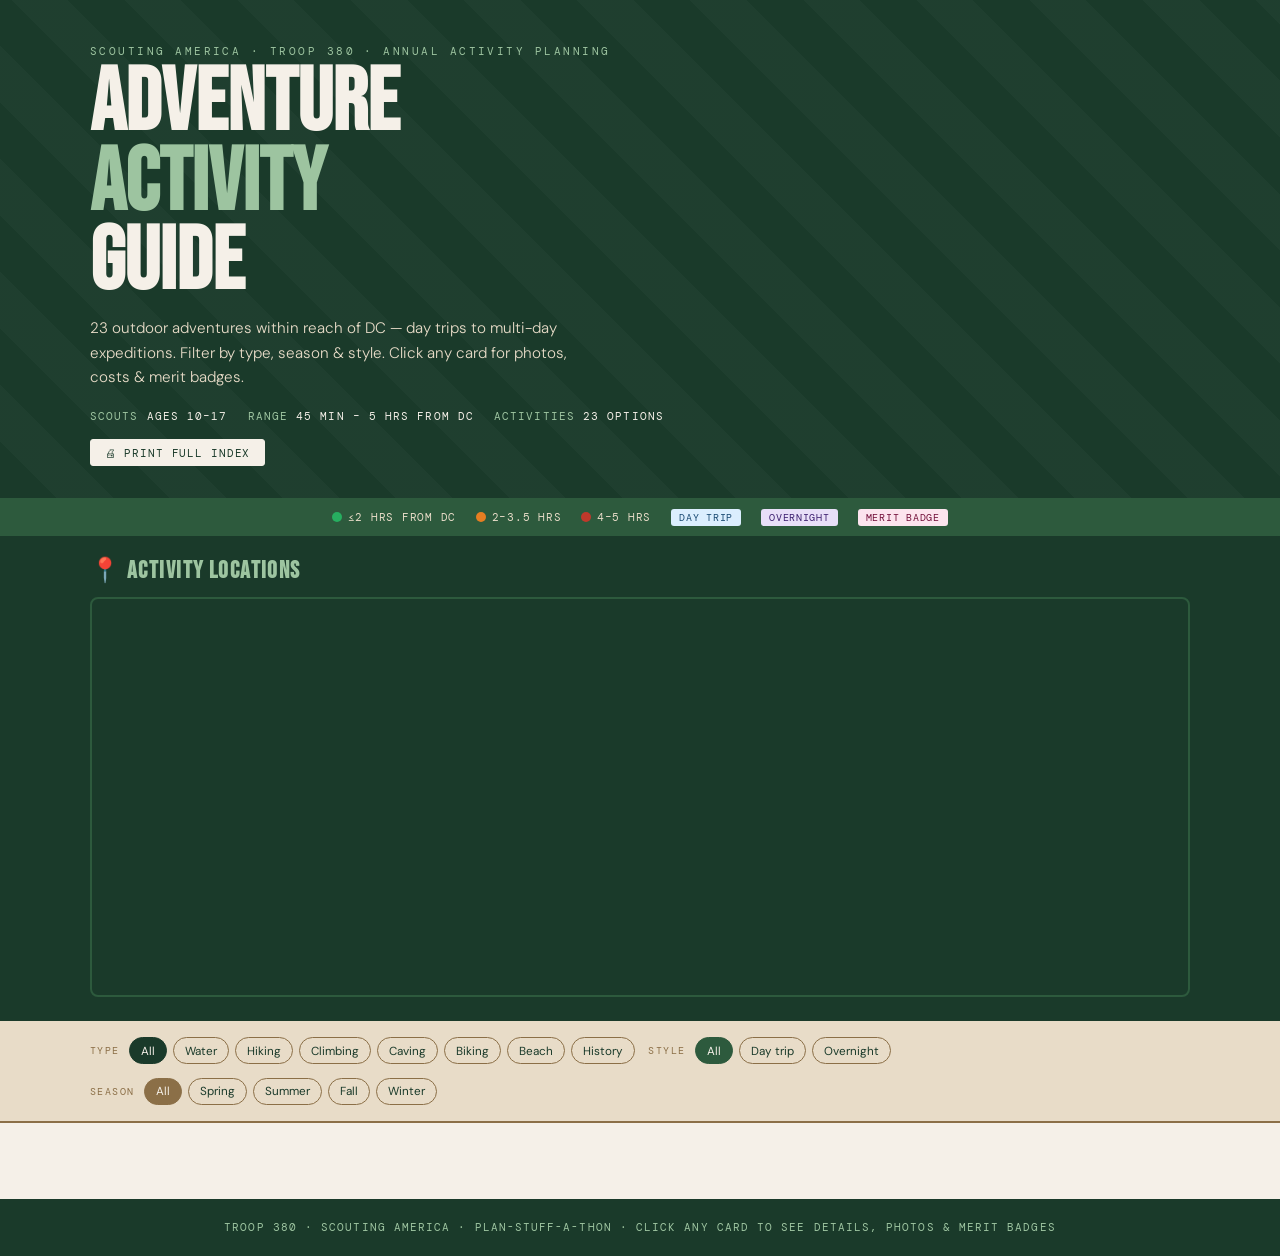
==== index.html @ 4d71c9b0 "Add location mini-maps to activity detail overlay Agent-Logs-Url: https://github.com/ajturner/plan-s" ====
<!DOCTYPE html>

<html lang="en">
<head>
<meta charset="UTF-8">
<meta name="viewport" content="width=device-width, initial-scale=1.0">
<title>Troop 380 · Adventure Activity Guide</title>

<!-- ArcGIS JS SDK 5 -->

<link rel="stylesheet" href="https://js.arcgis.com/5.0/esri/themes/light/main.css">

<!-- Google Fonts -->

<link rel="preconnect" href="https://fonts.googleapis.com">
<link rel="preconnect" href="https://fonts.gstatic.com" crossorigin>
<link href="https://fonts.googleapis.com/css2?family=Bebas+Neue&family=DM+Sans:wght@300;400;500&family=DM+Mono:wght@400;500&display=swap" rel="stylesheet">

<style>
/* ── TOKENS ── */
:root {
  --forest: #1a3a2a; --pine: #2d5a3d; --moss: #6b9c78; --fern: #9dc4a0;
  --cream: #f5f0e8; --sand: #e8dcc8; --bark: #8b6f47; --slate: #34495e;
  --c-near: #27ae60; --c-mid: #e67e22; --c-far: #c0392b;
}
* { box-sizing: border-box; margin: 0; padding: 0; }
html, body { height: 100%; }
body { font-family: 'DM Sans', sans-serif; background: var(--cream); color: var(--forest); }

/* ── HEADER ── */
header {
  background: var(--forest); color: var(--cream);
  padding: 2.75rem 2rem 2rem; position: relative; overflow: hidden;
}
header::before {
  content: ''; position: absolute; inset: 0;
  background: repeating-linear-gradient(45deg, transparent, transparent 40px,
    rgba(255,255,255,.025) 40px, rgba(255,255,255,.025) 80px);
  pointer-events: none;
}
.hdr { max-width: 1100px; margin: 0 auto; position: relative; }
.troop-label {
  font-family: 'DM Mono', monospace; font-size: .7rem;
  letter-spacing: .22em; text-transform: uppercase; color: var(--fern); margin-bottom: .4rem;
}
h1 {
  font-family: 'Bebas Neue', sans-serif;
  font-size: clamp(2.8rem, 7vw, 5.5rem); line-height: .9;
  color: var(--cream); margin-bottom: .9rem;
}
h1 em { color: var(--fern); font-style: normal; }
.hdr-sub { font-size: .95rem; color: var(--sand); max-width: 520px; line-height: 1.6; font-weight: 300; }
.hdr-meta {
  margin-top: 1.25rem; display: flex; flex-wrap: wrap; gap: 1.25rem;
  font-family: 'DM Mono', monospace; font-size: .68rem; letter-spacing: .1em; text-transform: uppercase;
}
.hdr-meta span { color: var(--fern); }
.hdr-meta b { color: var(--cream); font-weight: 400; }

/* ── LEGEND ── */
.legend {
  background: var(--pine); padding: .65rem 2rem;
  display: flex; flex-wrap: wrap; gap: 1.25rem; justify-content: center;
}
.leg-item {
  display: flex; align-items: center; gap: .35rem;
  font-family: 'DM Mono', monospace; font-size: .66rem;
  color: var(--sand); letter-spacing: .07em; text-transform: uppercase;
}
.leg-dot { width: 10px; height: 10px; border-radius: 50%; flex-shrink: 0; }
.leg-pill {
  padding: 2px 8px; border-radius: 3px;
  font-family: 'DM Mono', monospace; font-size: .62rem;
}

/* ── MAP ── */
#map-wrap { background: var(--forest); padding: 1.25rem 2rem 1.5rem; }
#map-wrap h2 {
  font-family: 'Bebas Neue', sans-serif; font-size: 1.5rem;
  color: var(--fern); letter-spacing: .06em;
  max-width: 1100px; margin: 0 auto .75rem;
}
#mapView {
  height: 400px; max-width: 1100px; margin: 0 auto;
  border-radius: 8px; border: 2px solid var(--pine);
  overflow: hidden;
}

/* ── FILTERS ── */
.filters {
  background: var(--sand); padding: 1rem 2rem;
  border-bottom: 2px solid var(--bark);
  position: sticky; top: 0; z-index: 100;
}
.filters-inner {
  max-width: 1100px; margin: 0 auto;
  display: flex; flex-wrap: wrap; gap: .85rem; align-items: center;
}
.fg { display: flex; flex-wrap: wrap; gap: .35rem; align-items: center; }
.flabel {
  font-family: 'DM Mono', monospace; font-size: .62rem;
  letter-spacing: .15em; text-transform: uppercase;
  color: var(--bark); margin-right: .2rem; white-space: nowrap;
}
.fb {
  padding: .28rem .7rem; border: 1.5px solid var(--bark); border-radius: 20px;
  background: transparent; color: var(--forest);
  font-family: 'DM Sans', sans-serif; font-size: .73rem;
  cursor: pointer; transition: all .14s; white-space: nowrap;
}
.fb:hover { background: var(--forest); color: var(--cream); border-color: var(--forest); }
.fb.on { background: var(--forest); color: var(--cream); border-color: var(--forest); }
.fb.on-t { background: var(--pine); color: var(--cream); border-color: var(--pine); }
.fb.on-s { background: var(--bark); color: var(--cream); border-color: var(--bark); }
#countBadge {
  margin-left: auto; font-family: 'DM Mono', monospace;
  font-size: .68rem; color: var(--bark); letter-spacing: .07em; white-space: nowrap;
}

/* ── GRID ── */
.main { max-width: 1100px; margin: 0 auto; padding: 1.75rem 2rem 3rem; }
.grid { display: grid; grid-template-columns: repeat(auto-fill, minmax(295px, 1fr)); gap: 1.1rem; }

/* ── CARD ── */
.card {
  background: #fff; border-radius: 8px; border: 1.5px solid var(--sand);
  overflow: hidden; display: flex; flex-direction: column;
  cursor: pointer; transition: transform .14s, box-shadow .14s;
}
.card:hover { transform: translateY(-3px); box-shadow: 0 8px 22px rgba(26,58,42,.13); }
.card:focus-visible { outline: 2px solid var(--pine); outline-offset: 2px; }
.c-stripe { height: 5px; }
.s-near { background: var(--c-near); }
.s-mid  { background: var(--c-mid);  }
.s-far  { background: var(--c-far);  }
.c-body { padding: .95rem 1.05rem .8rem; flex: 1; display: flex; flex-direction: column; gap: .5rem; }
.c-top  { display: flex; justify-content: space-between; align-items: flex-start; gap: .45rem; }
.c-title {
  font-family: 'Bebas Neue', sans-serif; font-size: 1.1rem;
  letter-spacing: .04em; color: var(--forest); line-height: 1.1; flex: 1;
}
.dbadge {
  font-family: 'DM Mono', monospace; font-size: .63rem;
  padding: 2px 7px; border-radius: 3px; white-space: nowrap; flex-shrink: 0; font-weight: 500;
}
.d-near { background: #d5f5e0; color: #1a6b37; }
.d-mid  { background: #fde8cc; color: #7d4b0a; }
.d-far  { background: #fad7d5; color: #7b1c19; }

/* Season dots */
.seas { display: flex; gap: 3px; }
.sd {
  width: 22px; height: 16px; border-radius: 3px;
  font-size: .58rem; font-family: 'DM Mono', monospace;
  display: flex; align-items: center; justify-content: center;
  font-weight: 500; opacity: .2;
}
.sd.on { opacity: 1; }
.sd-sp { background: #c8ebd0; color: #1a5c32; }
.sd-su { background: #fce4b0; color: #7d4a00; }
.sd-fa { background: #f5c8a8; color: #7d3010; }
.sd-wi { background: #c8dcf0; color: #1a3a5c; }

/* Tag badges */
.tags { display: flex; flex-wrap: wrap; gap: 3px; }
.tag {
  font-size: .62rem; padding: 2px 7px; border-radius: 3px;
  font-family: 'DM Mono', monospace; letter-spacing: .03em; font-weight: 500;
}
.t-day   { background: #dbeefe; color: #1a4a72; }
.t-over  { background: #e8dff8; color: #3d2070; }
.t-bike  { background: #fff0cc; color: #7d5200; }
.t-beach { background: #ccf0ea; color: #0a5a4a; }
.t-merit { background: #fce4ee; color: #72103a; }
.t-bsa   { background: #ffe0cc; color: #7d3000; }
.t-def   { background: #eee;    color: #555;    }

.c-desc { font-size: .8rem; color: var(--slate); line-height: 1.55; font-weight: 300; flex: 1; }
.c-cost { display: flex; align-items: center; gap: .35rem; }
.cost-lbl { font-family: 'DM Mono', monospace; font-size: .58rem; text-transform: uppercase; letter-spacing: .1em; color: var(--bark); }
.cost-val { font-family: 'DM Mono', monospace; font-size: .73rem; font-weight: 500; color: var(--forest); }
.c-foot { padding: .55rem 1.05rem .7rem; border-top: 1px solid var(--sand); }
.detail-btn {
  font-size: .7rem; font-family: 'DM Mono', monospace; color: var(--pine);
  background: none; border: 1px solid var(--pine); border-radius: 3px;
  padding: 3px 9px; cursor: pointer; letter-spacing: .04em; text-transform: uppercase;
  transition: all .14s;
}
.detail-btn:hover { background: var(--pine); color: var(--cream); }

.empty {
  grid-column: 1 / -1; text-align: center; padding: 3.5rem 2rem; color: var(--bark);
  font-size: .9rem;
}

/* ── OVERLAY ── */
.overlay {
  display: none; position: fixed; inset: 0; z-index: 500;
  background: rgba(10,20,15,.8); backdrop-filter: blur(3px);
  overflow-y: auto; padding: 1.5rem 1rem;
  align-items: flex-start; justify-content: center;
}
.overlay.open { display: flex; }
.ol-panel {
  background: var(--cream); border-radius: 10px;
  max-width: 760px; width: 100%; position: relative;
  overflow: hidden; box-shadow: 0 18px 55px rgba(0,0,0,.45);
  margin: auto;
}
.ol-close {
  position: absolute; top: .85rem; right: .85rem; z-index: 10;
  background: rgba(0,0,0,.48); color: #fff; border: none;
  border-radius: 50%; width: 32px; height: 32px; font-size: 1rem;
  cursor: pointer; display: flex; align-items: center; justify-content: center;
  transition: background .14s; line-height: 1;
}
.ol-close:hover { background: var(--c-far); }

/* Gallery */
.gallery {
  position: relative; height: 270px; background: var(--forest);
  overflow: hidden; flex-shrink: 0;
}
.g-img {
  position: absolute; inset: 0; width: 100%; height: 100%;
  object-fit: cover; opacity: 0; transition: opacity .3s;
}
.g-img.on { opacity: 1; }
.g-nav {
  position: absolute; top: 50%; transform: translateY(-50%);
  background: rgba(0,0,0,.42); color: #fff; border: none;
  border-radius: 50%; width: 34px; height: 34px; font-size: 1.2rem;
  cursor: pointer; z-index: 3; display: flex; align-items: center;
  justify-content: center; transition: background .14s; line-height: 1; padding: 0;
}
.g-nav:hover { background: rgba(0,0,0,.72); }
.g-prev { left: .65rem; } .g-next { right: .65rem; }
.g-dots {
  position: absolute; bottom: 2.6rem; left: 50%;
  transform: translateX(-50%); display: flex; gap: .35rem; z-index: 3;
}
.g-dot {
  width: 7px; height: 7px; border-radius: 50%; border: none; padding: 0;
  background: rgba(255,255,255,.38); cursor: pointer; transition: background .14s;
}
.g-dot.on { background: #fff; }
.g-cap {
  position: absolute; bottom: 0; left: 0; right: 0; z-index: 3;
  padding: .4rem .7rem; min-height: 1.8rem;
  background: linear-gradient(transparent, rgba(0,0,0,.52));
  font-size: .62rem; font-family: 'DM Mono', monospace;
  color: rgba(255,255,255,.82); letter-spacing: .04em; text-transform: uppercase;
}
.g-loader {
  position: absolute; inset: 0; z-index: 2;
  display: flex; flex-direction: column;
  align-items: center; justify-content: center; gap: .65rem;
  color: rgba(255,255,255,.55); font-family: 'DM Mono', monospace;
  font-size: .72rem; letter-spacing: .07em;
}
.spinner {
  width: 28px; height: 28px; border-radius: 50%;
  border: 3px solid rgba(255,255,255,.18);
  border-top-color: rgba(255,255,255,.72);
  animation: spin .75s linear infinite;
}
@keyframes spin { to { transform: rotate(360deg); } }
.g-empty {
  position: absolute; inset: 0; z-index: 2;
  display: flex; align-items: center; justify-content: center;
  color: rgba(255,255,255,.38); font-family: 'DM Mono', monospace;
  font-size: .78rem; text-align: center; padding: 1rem;
}

/* Overlay body */
.ol-body { padding: 1.35rem 1.5rem 1.5rem; }
.ol-title {
  font-family: 'Bebas Neue', sans-serif; font-size: 1.7rem;
  letter-spacing: .05em; color: var(--forest); margin-bottom: .55rem; line-height: 1;
}
.ol-meta { display: flex; flex-wrap: wrap; gap: .38rem; margin-bottom: .8rem; }
.ol-desc { font-size: .88rem; color: var(--slate); line-height: 1.65; margin-bottom: 1.15rem; font-weight: 300; }
.detail-grid { display: grid; grid-template-columns: 1fr 1fr; gap: .9rem; margin-bottom: .9rem; }
.dbox { background: #fff; border: 1px solid var(--sand); border-radius: 6px; padding: .8rem; }
.dbox-title {
  font-family: 'DM Mono', monospace; font-size: .62rem;
  text-transform: uppercase; letter-spacing: .12em;
  color: var(--bark); margin-bottom: .5rem;
}
.cost-big { font-family: 'Bebas Neue', sans-serif; font-size: 1.35rem; color: var(--pine); letter-spacing: .05em; }
.cost-note { font-size: .76rem; color: var(--slate); margin-top: .2rem; font-weight: 300; line-height: 1.5; }
.site-link {
  display: inline-block; margin-top: .45rem; font-size: .7rem;
  font-family: 'DM Mono', monospace; color: #2471a3;
  text-decoration: none; border-bottom: 1px solid #2471a3;
}
.site-link:hover { color: var(--pine); border-color: var(--pine); }
.req-list { list-style: none; display: flex; flex-direction: column; gap: .32rem; }
.req-list li {
  font-size: .8rem; color: var(--slate); line-height: 1.45;
  padding-left: 1rem; position: relative;
}
.req-list li::before { content: '→'; position: absolute; left: 0; color: var(--moss); font-size: .72rem; }
.merits-box { background: #fff; border: 1px solid var(--sand); border-radius: 6px; padding: .8rem; }
.merit-chips { display: flex; flex-wrap: wrap; gap: .38rem; margin-top: .38rem; }
.merit-chip {
  background: #fce4ee; color: #72103a; border-radius: 4px;
  padding: 2px 9px; font-family: 'DM Mono', monospace; font-size: .67rem; font-weight: 500;
}

/* ── OVERLAY MINI-MAPS ── */
.ol-maps {
  display: grid; grid-template-columns: 3fr 2fr; gap: .75rem; margin-bottom: 1.15rem;
}
.ol-map-label {
  font-family: 'DM Mono', monospace; font-size: .62rem;
  text-transform: uppercase; letter-spacing: .12em;
  color: var(--bark); margin-bottom: .3rem;
}
#olMapDetail, #olMapContext {
  height: 200px; border-radius: 6px;
  border: 1px solid var(--sand); overflow: hidden;
}

/* ArcGIS popup overrides */
.esri-widget { font-family: 'DM Sans', sans-serif !important; }
.esri-popup__header-title { font-family: 'Bebas Neue', sans-serif !important; font-size: 1.05rem !important; }

/* Footer */
footer {
  background: var(--forest); color: var(--fern); text-align: center;
  padding: 1.35rem; font-family: 'DM Mono', monospace;
  font-size: .67rem; letter-spacing: .1em; text-transform: uppercase;
}

@media (max-width: 600px) {
  header, #map-wrap, .filters, .main { padding-left: 1rem; padding-right: 1rem; }
  #mapView { height: 260px; }
  .detail-grid { grid-template-columns: 1fr; }
  .overlay { padding: .5rem; }
  .ol-body { padding: 1rem; }
  .gallery { height: 200px; }
}

/* ═══════════════════════════════════════════════════════════════════════════
   PRINT BUTTONS (screen)
   ═══════════════════════════════════════════════════════════════════════════ */
.print-btn {
  display: inline-flex; align-items: center; gap: .35rem;
  padding: .35rem .85rem; margin-top: 1rem;
  background: var(--cream); color: var(--forest);
  border: 1.5px solid var(--cream); border-radius: 3px;
  font-family: 'DM Mono', monospace; font-size: .68rem;
  letter-spacing: .08em; text-transform: uppercase;
  cursor: pointer; transition: all .14s;
}
.print-btn:hover { background: var(--fern); border-color: var(--fern); color: var(--forest); }
.print-btn-inline {
  background: transparent; color: var(--pine); border-color: var(--pine);
  margin-top: 1rem; padding: .3rem .7rem; font-size: .66rem;
}
.print-btn-inline:hover { background: var(--pine); color: var(--cream); }

/* Notes section in overlay — hidden on screen, only shown when printing single */
.notes-block { display: none; }

/* ═══════════════════════════════════════════════════════════════════════════
   PRINT STYLES — MODE A: full index (everything visible)
   Used when printing without .print-single class on body
   ═══════════════════════════════════════════════════════════════════════════ */
@media print {
  /* Reset page setup */
  @page {
    size: letter portrait;
    margin: 0.5in;
  }
  html, body { background: #fff !important; color: #000 !important; }
  body { font-family: 'DM Sans', Arial, sans-serif; font-size: 10pt; }

  /* Hide interactive / non-printable elements */
  .filters, .legend, footer, .overlay, .print-btn, #map-wrap,
  .leaflet-container, .esri-view, .detail-btn, .c-foot {
    display: none !important;
  }

  /* Header — compact print version */
  header {
    background: #fff !important; color: #000 !important;
    padding: 0 0 .25in 0 !important; border-bottom: 2px solid #1a3a2a;
    margin-bottom: .25in;
  }
  header::before { display: none !important; }
  .troop-label { color: #2d5a3d !important; font-size: 8pt; margin-bottom: 4pt; }
  h1 {
    color: #1a3a2a !important; font-size: 32pt !important;
    line-height: 1 !important; margin-bottom: 6pt !important;
  }
  h1 br { display: inline; }
  h1 br + em::before { content: ' '; }
  h1 em { color: #2d5a3d !important; }
  .hdr-sub { color: #333 !important; font-size: 9pt; margin-bottom: 4pt; }
  .hdr-meta { font-size: 8pt; color: #555 !important; gap: .75rem; margin-top: 4pt; }
  .hdr-meta span { color: #2d5a3d !important; }
  .hdr-meta b { color: #000 !important; }

  /* Card grid — 2 columns for print */
  .main { padding: 0 !important; max-width: none !important; }
  .grid {
    grid-template-columns: 1fr 1fr !important;
    gap: 8pt !important;
  }

  /* Cards — print appearance */
  .card {
    background: #fff !important; box-shadow: none !important;
    border: 1px solid #888 !important; border-radius: 4pt !important;
    transform: none !important; page-break-inside: avoid;
    break-inside: avoid;
  }
  .c-stripe { height: 3pt !important; }
  .s-near { background: #27ae60 !important; -webkit-print-color-adjust: exact; print-color-adjust: exact; }
  .s-mid  { background: #e67e22 !important; -webkit-print-color-adjust: exact; print-color-adjust: exact; }
  .s-far  { background: #c0392b !important; -webkit-print-color-adjust: exact; print-color-adjust: exact; }
  .c-body { padding: 6pt 8pt !important; gap: 4pt !important; }
  .c-title { font-size: 12pt !important; color: #000 !important; }
  .c-desc { font-size: 8.5pt !important; color: #333 !important; line-height: 1.35 !important; }
  .dbadge, .tag, .sd {
    -webkit-print-color-adjust: exact !important;
    print-color-adjust: exact !important;
  }
  .sd { width: 18pt !important; height: 12pt !important; font-size: 6pt !important; }
  .tag { font-size: 6.5pt !important; padding: 1pt 5pt !important; }
  .dbadge { font-size: 7pt !important; }
  .cost-lbl { font-size: 6.5pt !important; }
  .cost-val { font-size: 8pt !important; }

  /* Force colors to print on Chrome/Edge/Safari */
  * {
    -webkit-print-color-adjust: exact !important;
    print-color-adjust: exact !important;
  }
}

/* ═══════════════════════════════════════════════════════════════════════════
   PRINT STYLES — MODE B: single activity sheet (one-pager)
   Activated when body has .print-single class
   ═══════════════════════════════════════════════════════════════════════════ */
@media print {
  body.print-single header,
  body.print-single .grid,
  body.print-single .main,
  body.print-single .legend {
    display: none !important;
  }

  /* Show overlay panel as the print content, but stripped of overlay backdrop */
  body.print-single .overlay {
    display: block !important;
    position: static !important;
    background: none !important;
    backdrop-filter: none !important;
    padding: 0 !important;
    overflow: visible !important;
  }
  body.print-single .ol-panel {
    box-shadow: none !important;
    border-radius: 0 !important;
    max-width: none !important;
    width: 100% !important;
    background: #fff !important;
    margin: 0 !important;
  }
  body.print-single .ol-close,
  body.print-single .g-nav,
  body.print-single .g-dots,
  body.print-single .print-btn,
  body.print-single .g-loader {
    display: none !important;
  }

  /* Print header for single activity sheet */
  body.print-single .ol-panel::before {
    content: 'Troop 380  ·  Activity Planning Sheet';
    display: block;
    font-family: 'DM Mono', monospace;
    font-size: 8pt;
    letter-spacing: .15em;
    text-transform: uppercase;
    color: #2d5a3d;
    border-bottom: 2px solid #1a3a2a;
    padding-bottom: 4pt;
    margin-bottom: 8pt;
  }

  /* Gallery — show only the active image, smaller for print */
  body.print-single .gallery {
    height: 2in !important;
    background: #fff !important;
    border: 1px solid #ccc;
    margin-bottom: 10pt;
    page-break-inside: avoid;
  }
  body.print-single .g-img {
    position: static !important;
    height: 100% !important;
    width: 100% !important;
    object-fit: cover !important;
    display: none !important;
  }
  body.print-single .g-img.on {
    display: block !important;
    opacity: 1 !important;
  }
  body.print-single .g-cap {
    position: static !important;
    background: none !important;
    color: #555 !important;
    font-size: 7.5pt !important;
    padding: 2pt 0 !important;
    text-align: left;
  }
  body.print-single .g-empty {
    color: #888 !important;
    font-size: 9pt !important;
  }

  /* Body of the activity sheet */
  body.print-single .ol-body { padding: 0 !important; }
  body.print-single .ol-title {
    font-size: 26pt !important;
    color: #1a3a2a !important;
    margin-bottom: 6pt !important;
  }
  body.print-single .ol-meta {
    margin-bottom: 8pt !important;
    gap: 4pt !important;
  }
  body.print-single .ol-meta .tag,
  body.print-single .ol-meta .dbadge {
    font-size: 8pt !important;
    padding: 2pt 7pt !important;
  }
  body.print-single .ol-desc {
    font-size: 10pt !important;
    color: #222 !important;
    margin-bottom: 10pt !important;
  }

  body.print-single .detail-grid {
    grid-template-columns: 1fr 1fr !important;
    gap: 8pt !important;
    margin-bottom: 8pt !important;
  }
  body.print-single .dbox {
    border: 1px solid #888 !important;
    background: #fafaf5 !important;
    padding: 7pt !important;
    page-break-inside: avoid;
  }
  body.print-single .dbox-title {
    font-size: 7.5pt !important;
    color: #2d5a3d !important;
    margin-bottom: 4pt !important;
  }
  body.print-single .cost-big {
    font-size: 18pt !important;
    color: #2d5a3d !important;
  }
  body.print-single .cost-note {
    font-size: 8.5pt !important;
    color: #333 !important;
  }
  body.print-single .req-list li {
    font-size: 8.5pt !important;
    color: #222 !important;
  }
  body.print-single .req-list li::before { color: #2d5a3d !important; }
  body.print-single .site-link {
    color: #2471a3 !important;
    border-bottom: none !important;
    font-size: 8pt !important;
  }
  body.print-single .site-link::after { content: ' (' attr(href) ')'; font-size: 7pt; color: #555; }

  body.print-single .merits-box {
    border: 1px solid #888 !important;
    padding: 7pt !important;
    margin-bottom: 10pt !important;
    page-break-inside: avoid;
  }
  body.print-single .merit-chip {
    font-size: 8pt !important;
    padding: 1pt 7pt !important;
    background: #fce4ee !important;
    color: #72103a !important;
    -webkit-print-color-adjust: exact !important;
    print-color-adjust: exact !important;
  }

  /* Notes section — visible only when printing single */
  body.print-single .notes-block {
    display: block !important;
    margin-top: 14pt;
    page-break-inside: avoid;
  }
  body.print-single .notes-title {
    font-family: 'DM Mono', monospace;
    font-size: 8pt;
    color: #2d5a3d;
    text-transform: uppercase;
    letter-spacing: .12em;
    margin-bottom: 6pt;
    border-bottom: 1px solid #1a3a2a;
    padding-bottom: 3pt;
  }
  body.print-single .notes-grid {
    display: grid;
    grid-template-columns: 1fr 1fr;
    gap: 10pt;
    margin-bottom: 10pt;
  }
  body.print-single .notes-field {
    border: 1px solid #888;
    padding: 6pt;
    background: #fff;
  }
  body.print-single .notes-label {
    font-family: 'DM Mono', monospace;
    font-size: 7pt;
    color: #2d5a3d;
    text-transform: uppercase;
    letter-spacing: .1em;
    margin-bottom: 3pt;
  }
  body.print-single .notes-lines {
    border: 1px solid #888;
    padding: 6pt;
    min-height: 1.2in;
    background-image: repeating-linear-gradient(
      transparent, transparent 18pt,
      #ddd 18pt, #ddd 18.5pt
    );
    background-size: 100% 18.5pt;
  }
  body.print-single .notes-lines-large {
    min-height: 2in;
  }
  body.print-single .notes-lines-label {
    font-family: 'DM Mono', monospace;
    font-size: 7pt;
    color: #2d5a3d;
    text-transform: uppercase;
    letter-spacing: .1em;
    margin-bottom: 4pt;
  }

  /* Print footer — small line of text at bottom of single sheet */
  body.print-single .ol-panel::after {
    content: 'Scouting America · Troop 380 · Plan-Stuff-A-Thon';
    display: block;
    margin-top: 14pt;
    padding-top: 4pt;
    border-top: 1px solid #ccc;
    font-family: 'DM Mono', monospace;
    font-size: 7pt;
    letter-spacing: .12em;
    text-transform: uppercase;
    color: #888;
    text-align: center;
  }
}
</style>

</head>
<body>

<!-- HEADER -->

<header>
  <div class="hdr">
    <div class="troop-label">Scouting America · Troop 380 · Annual Activity Planning</div>
    <h1>Adventure<br><em>Activity</em><br>Guide</h1>
    <p class="hdr-sub">23 outdoor adventures within reach of DC — day trips to multi-day expeditions. Filter by type, season &amp; style. Click any card for photos, costs &amp; merit badges.</p>
    <div class="hdr-meta">
      <div><span>Scouts</span> <b>Ages 10–17</b></div>
      <div><span>Range</span> <b>45 min – 5 hrs from DC</b></div>
      <div><span>Activities</span> <b>23 options</b></div>
    </div>
    <button class="print-btn" id="printIndexBtn" type="button">🖨 Print full index</button>
  </div>
</header>

<!-- LEGEND -->

<div class="legend">
  <div class="leg-item"><div class="leg-dot" style="background:var(--c-near)"></div>≤2 hrs from DC</div>
  <div class="leg-item"><div class="leg-dot" style="background:var(--c-mid)"></div>2–3.5 hrs</div>
  <div class="leg-item"><div class="leg-dot" style="background:var(--c-far)"></div>4–5 hrs</div>
  <div class="leg-item"><span class="leg-pill t-day">Day trip</span></div>
  <div class="leg-item"><span class="leg-pill t-over">Overnight</span></div>
  <div class="leg-item"><span class="leg-pill t-merit">Merit badge</span></div>
</div>

<!-- MAP -->

<div id="map-wrap">
  <h2>📍 Activity Locations</h2>
  <div id="mapView"></div>
</div>

<!-- FILTERS -->

<div class="filters">
  <div class="filters-inner">
    <div class="fg">
      <span class="flabel">Type</span>
      <button class="fb on"  data-g="type" data-v="all">All</button>
      <button class="fb" data-g="type" data-v="water">Water</button>
      <button class="fb" data-g="type" data-v="hiking">Hiking</button>
      <button class="fb" data-g="type" data-v="climbing">Climbing</button>
      <button class="fb" data-g="type" data-v="cave">Caving</button>
      <button class="fb" data-g="type" data-v="bike">Biking</button>
      <button class="fb" data-g="type" data-v="beach">Beach</button>
      <button class="fb" data-g="type" data-v="history">History</button>
    </div>
    <div class="fg">
      <span class="flabel">Style</span>
      <button class="fb on-t" data-g="trip" data-v="all">All</button>
      <button class="fb" data-g="trip" data-v="day">Day trip</button>
      <button class="fb" data-g="trip" data-v="overnight">Overnight</button>
    </div>
    <div class="fg">
      <span class="flabel">Season</span>
      <button class="fb on-s" data-g="seas" data-v="all">All</button>
      <button class="fb" data-g="seas" data-v="Sp">Spring</button>
      <button class="fb" data-g="seas" data-v="Su">Summer</button>
      <button class="fb" data-g="seas" data-v="Fa">Fall</button>
      <button class="fb" data-g="seas" data-v="Wi">Winter</button>
    </div>
    <div id="countBadge"></div>
  </div>
</div>

<!-- CARDS -->

<main class="main">
  <div class="grid" id="grid"></div>
</main>

<footer>Troop 380 · Scouting America · Plan-Stuff-A-Thon · Click any card to see details, photos &amp; merit badges</footer>

<!-- OVERLAY -->

<div id="overlay" class="overlay" role="dialog" aria-modal="true" aria-label="Activity details">
  <div class="ol-panel">
    <button class="ol-close" id="olClose" aria-label="Close">✕</button>
    <div class="gallery" id="gallery">
      <button class="g-nav g-prev" id="gPrev" aria-label="Previous photo">&#8249;</button>
      <button class="g-nav g-next" id="gNext" aria-label="Next photo">&#8250;</button>
      <div class="g-dots" id="gDots"></div>
      <div class="g-cap"  id="gCap"></div>
    </div>
    <div class="ol-body">
      <div class="ol-title" id="olTitle"></div>
      <div class="ol-meta"  id="olMeta"></div>
      <p   class="ol-desc"  id="olDesc"></p>
      <div class="detail-grid" id="olGrid"></div>
      <div id="olMerits"></div>

```
  <!-- Print button (screen only) -->
  <button class="print-btn print-btn-inline" id="printActivityBtn" type="button">🖨 Print this activity sheet</button>

  <!-- Notes section — print-only, used when scouts/chairs annotate sheet -->
  <div class="notes-block">
    <div class="notes-title">📝 Planning Notes</div>
    <div class="notes-grid">
      <div class="notes-field">
        <div class="notes-label">Proposed Date(s)</div>
        <div style="min-height:.4in"></div>
      </div>
      <div class="notes-field">
        <div class="notes-label">Activity Chair</div>
        <div style="min-height:.4in"></div>
      </div>
      <div class="notes-field">
        <div class="notes-label">Estimated # of Scouts</div>
        <div style="min-height:.4in"></div>
      </div>
      <div class="notes-field">
        <div class="notes-label">Estimated # of Adults</div>
        <div style="min-height:.4in"></div>
      </div>
    </div>

    <div class="notes-lines-label">Scout Preferences &amp; Interest Level</div>
    <div class="notes-lines"></div>

    <div class="notes-lines-label" style="margin-top:10pt">Logistics &amp; Transportation Notes</div>
    <div class="notes-lines"></div>

    <div class="notes-lines-label" style="margin-top:10pt">Additional Notes / Action Items</div>
    <div class="notes-lines notes-lines-large"></div>
  </div>
</div>
```

  </div>
</div>

<script type="module">
'use strict';

/* ── DATA ──────────────────────────────────────────────────────────────────── */
var ACTS = [
  {id:1,lat:38.983,lng:-77.234,dist:'near',drive:'45 min',style:'day',types:['hiking'],seas:['Sp','Su','Fa','Wi'],badges:['day'],labels:['Day trip','Free trail'],title:'Billy Goat Trail — Great Falls',cost:'~$5/person',costNote:'$20/car at Great Falls Tavern lot. Free via Carderock lot (0.5 mi walk). No per-person fee.',desc:'Rugged river gorge scramble along the Potomac. Class A requires hand-over-hand boulder climbing — genuinely challenging. No dogs on Section A. One of the best half-day hikes near DC.',wiki:['Great_Falls_(Potomac_River)','Chesapeake_and_Ohio_Canal_National_Historical_Park','Potomac_River'],reqs:['Sturdy hiking shoes with ankle support','2–3 hrs for Section A loop','No dogs allowed on Section A','Bring 2L water minimum','Check flood closures at nps.gov before going','America the Beautiful pass or $20/car'],merits:['Hiking','Orienteering','Environmental Science'],website:'https://www.nps.gov/choh/planyourvisit/billy-goat-trail.htm'},
  {id:2,lat:38.914,lng:-77.098,dist:'near',drive:'30 min',style:'day',types:['hiking','bike'],seas:['Sp','Su','Fa','Wi'],badges:['day'],labels:['Day trip','Free'],title:'C&O Canal — day hike or bike',cost:'Free',costNote:'No trail fee. $20/car if parking at Great Falls. Free parking at Carderock, Brunswick, and other access points.',desc:'185-mile flat towpath starting in Georgetown. Perfect day ride or walk along the Potomac. Well-shaded, free access, easy for all levels.',wiki:['Chesapeake_and_Ohio_Canal_National_Historical_Park','Potomac_River','Great_Falls_(Potomac_River)'],reqs:['Hybrid or mountain bike recommended (gravel surface)','Bring food and water (limited services)','Free parking at most access points','Check trail conditions after heavy rain'],merits:['Cycling','Hiking','American Heritage'],website:'https://www.canaltrust.org'},
  {id:3,lat:38.850,lng:-77.850,dist:'near',drive:'0 min',style:'overnight',types:['bike','hiking'],seas:['Sp','Su','Fa'],badges:['over','bike','merit'],labels:['Overnight','Bikepacking','Lockhouse rentals'],title:'C&O Canal — bike camping',cost:'~$15–40/person',costNote:'Free hiker-biker campsites every ~10 miles. Historic lockhouse rentals $65–$110/night. Amtrak return from Cumberland ~$35.',desc:'Multi-day bikepacking from DC to Cumberland MD — 185 miles of flat car-free towpath. Free campsites every ~10 mi. Historic lockhouses via Canal Trust. Great as a 2-day section too.',wiki:['Chesapeake_and_Ohio_Canal_National_Historical_Park','Cumberland,_Maryland','Bicycle_camping'],reqs:['Bikepacking-capable bike (hybrid or MTB)','Tent and sleeping bag','Water filter (pump water may not be potable)','31 free hiker-biker campsites — no reservation needed','Lockhouses: reserve at canaltrust.org','Amtrak back from Cumberland $25–40'],merits:['Cycling','Camping','Environmental Science','American Heritage'],website:'https://www.canaltrust.org/plan/things-to-do-co-canal/camping-along-the-co-canal/'},
  {id:4,lat:39.100,lng:-77.730,dist:'near',drive:'30–60 min',style:'day',types:['water'],seas:['Sp','Su','Fa'],badges:['day'],labels:['Day trip','Beginner friendly'],title:'Potomac paddling — Georgetown/Harpers Ferry',cost:'$35–60/person',costNote:'Half-day kayak or canoe rental. Life jackets included. Key Bridge Boathouse, River & Trail, or Brunswick rentals available.',desc:'Kayak and canoe rentals on the Potomac. Calm beginner stretches near DC; Class I–II near Harpers Ferry. Multiple outfitters with guided and self-guided options.',wiki:['Potomac_River','Harpers_Ferry,_West_Virginia','Shenandoah_River'],reqs:['Minimum age varies by outfitter (typically 7+)','Life jackets provided','Check river levels before booking','Sunscreen, water shoes, dry change of clothes','Book in advance on summer weekends'],merits:['Kayaking','Canoeing','Swimming'],website:'https://www.rivertrail.com'},
  {id:5,lat:39.325,lng:-77.738,dist:'near',drive:'1 hr',style:'day',types:['water'],seas:['Sp','Su','Fa'],badges:['day','merit'],labels:['Day trip','Merit badge','Scout Days'],title:'Shenandoah River rafting',cost:'$45–75/person',costNote:'Scout Days May and Sept/Oct: ~$25/person. Standard guided trip $55–75. Whitewater Merit Badge program available.',desc:'Class I–III whitewater on the lower Shenandoah near Harpers Ferry. Scout Days in May and Sept/Oct. Merit Badge eligible. Min age 7 (12 for solo kayak).',wiki:['Shenandoah_River','Harpers_Ferry_National_Historical_Park','Harpers_Ferry,_West_Virginia'],reqs:['Ability to swim','Minimum age 7 (solo kayak: 12)','Life jackets and helmets provided','Book Scout Days rate in advance','Check river gauge levels'],merits:['Kayaking','Canoeing','Swimming','Whitewater'],website:'https://www.rivertrail.com'},
  {id:6,lat:38.551,lng:-78.315,dist:'near',drive:'1.5 hr',style:'day',types:['hiking','climbing'],seas:['Sp','Su','Fa'],badges:['day'],labels:['Day trip','Permit required','Rock scramble'],title:'Old Rag Mountain — Shenandoah NP',cost:'~$10/person',costNote:'$10 timed-entry permit per person at recreation.gov. $35/vehicle Shenandoah NP entry or America the Beautiful pass.',desc:'9-mile circuit with iconic rock scramble near the summit. Requires squeezing through crevices and hand-over-hand climbing — unforgettable. Timed-entry permit required.',wiki:['Old_Rag_Mountain','Shenandoah_National_Park'],reqs:['Reserve timed-entry permit at recreation.gov ($10/person)','$35/car Shenandoah entry or America the Beautiful','Sturdy hiking boots required','9 miles, 2,800 ft gain — plan 6–8 hrs','Bring 3L water minimum','No pets allowed'],merits:['Hiking','Climbing','Environmental Science'],website:'https://www.nps.gov/shen/planyourvisit/oldrag.htm'},
  {id:7,lat:38.475,lng:-78.453,dist:'near',drive:'1.5 hr',style:'overnight',types:['hiking'],seas:['Sp','Su','Fa'],badges:['over','merit'],labels:['Overnight','AT','Merit badge'],title:'Skyline Drive backpack — Shenandoah NP',cost:'~$15–25/person',costNote:'$35/car park entry. $10/night backcountry permit (waived at group sites). Group campsites at Big Meadows ~$30/night total.',desc:'Multi-day AT backpacking in Shenandoah National Park. Group campsites at Big Meadows, Loft Mountain, and Dundo. Dozens of route options at all difficulty levels.',wiki:['Appalachian_Trail','Shenandoah_National_Park','Big_Meadows'],reqs:['Backcountry permit required (recreation.gov)','Bear canister or food hang required','Leave No Trace — group max 10','$35/car Shenandoah NP entry','Water filter required (springs on trail)'],merits:['Backpacking','Hiking','Wilderness Survival','Camping','Environmental Science'],website:'https://www.nps.gov/shen/planyourvisit/backcountry.htm'},
  {id:8,lat:38.585,lng:-77.384,dist:'near',drive:'45 min',style:'overnight',types:['hiking'],seas:['Sp','Fa','Wi'],badges:['over','day'],labels:['Day or overnight','Near DC'],title:'Prince William Forest Park',cost:'~$10–20/person',costNote:'$20/car entry. Backcountry camping free with permit. Group campsites $30/night. Military/veterans free.',desc:'37 miles of trails across 15,000 acres near Triangle VA. Excellent first backpacking destination. Both car camping and backcountry sites available.',wiki:['Prince_William_Forest_Park','Northern_Virginia'],reqs:['Backcountry permit required (free at visitor center)','Bear-resistant food storage','$20/car or America the Beautiful','Check trail closures before visiting','Great first backpack destination'],merits:['Camping','Hiking','Environmental Science','Nature'],website:'https://www.nps.gov/prwi'},
  {id:9,lat:38.664,lng:-78.483,dist:'near',drive:'1.75 hr',style:'day',types:['cave'],seas:['Sp','Su','Fa','Wi'],badges:['day'],labels:['Day trip','Year-round','Group rates'],title:'Luray Caverns — show cave & spelunking',cost:'$32–38/person',costNote:'Adults $38, youth (6–14) $17. Group rates for 15+. Wild cave add-on extra. Open daily year-round at 54°F.',desc:'Largest caverns in the eastern US. 1.5-mile tour through massive formations and underground pools, including the Great Stalacpipe Organ. Wild spelunking add-on available.',wiki:['Luray_Caverns','Shenandoah_Valley'],reqs:['Comfortable walking shoes','Light jacket (54°F inside year-round)','Book group tour in advance','Photography allowed on standard tour','Wild cave requires old clothes'],merits:['Geology','Environmental Science','Nature'],website:'https://luraycaverns.com'},
  {id:10,lat:38.259,lng:-78.834,dist:'near',drive:'2 hr',style:'day',types:['cave'],seas:['Sp','Su','Fa','Wi'],badges:['day'],labels:['Day trip','3 difficulty levels'],title:'Grand Caverns — wild spelunking',cost:'$22–65/person',costNote:'Standard tour $22. Rock Bottom wild cave $45. Grottoes Crawl $55. The Gauntlet (3–4 hr) $65. Group discounts apply.',desc:'Oldest continually operating show cave in the US (1806). Three spelunking levels including the Gauntlet — 4 hours of crawling, squeezing, and rappelling.',wiki:['Grand_Caverns','Speleology'],reqs:['Closed-toe shoes required for wild cave tours','Old clothes — they will get muddy','Helmet and headlamp provided','Minimum age 8 for wild cave tours','Advance reservation required'],merits:['Geology','Environmental Science'],website:'http://www.grandcaverns.com'},
  {id:11,lat:39.370,lng:-77.860,dist:'near',drive:'1.25 hr',style:'day',types:['cave'],seas:['Sp','Su','Fa'],badges:['day','merit'],labels:['Day trip','Guided','Rappel option'],title:"Whiting's Neck — wild caving (GO Adventures)",cost:'~$55–75/person',costNote:'Group pricing for 8–15 scouts. Level 1 intro ~$55/person. Level 2 with rappel ~$75/person. All gear included.',desc:'Guided wild caving in WV for youth groups. Level 1 explores tight passages. Level 2 adds a 40-foot rappel into lower chambers. All gear provided.',wiki:['Harpers_Ferry,_West_Virginia','Caving'],reqs:['No experience needed for Level 1','Level 2: comfort with heights required','No claustrophobia','Old clothes (will get muddy)','Minimum group size 8','Advance reservation required'],merits:['Geology','Climbing','Environmental Science'],website:'https://www.goadventures.com'},
  {id:12,lat:39.211,lng:-78.386,dist:'near',drive:'1.5 hr',style:'overnight',types:['climbing'],seas:['Sp','Su','Fa'],badges:['over','bsa','merit'],labels:['Overnight','BSA camp','Natural rock'],title:'Camp Rock Enon — climbing & rappelling',cost:'~$30–60/person/night',costNote:'Unit camping fee + per-person activity fee. Climbing merit badge program ~$40–60 extra. Contact camp for group rates.',desc:'BSA Scout camp near Winchester VA with natural rock faces — best Mid-Atlantic climbing for scouts. Merit badge programs, open climbing periods, BSA-certified staff.',wiki:['Rock_climbing','Rappelling','Shenandoah_Valley'],reqs:['BSA climbing safety standards apply','Closed-toe shoes required','Helmets and harnesses provided','Medical form required','Reserve through NCAC','Open spring through fall'],merits:['Climbing','Camping','Physical Fitness'],website:'https://www.camprockenon.org'},
  {id:13,lat:39.325,lng:-77.740,dist:'near',drive:'1 hr',style:'overnight',types:['water','hiking','history'],seas:['Sp','Su','Fa'],badges:['over','merit'],labels:['Overnight','Multi-activity','4 national parks'],title:'Harpers Ferry — multi-activity weekend',cost:'~$60–100/person',costNote:'Brunswick campground $8/youth. Rafting $55. NPS entry free with America the Beautiful. Budget ~$80 all-in for 2 days.',desc:'Ultimate Troop basecamp: raft the Shenandoah, hike Maryland Heights, explore historic Harpers Ferry, camp at Brunswick — within 30 min of 4 national parks.',wiki:['Harpers_Ferry_National_Historical_Park','Harpers_Ferry,_West_Virginia','Maryland_Heights'],reqs:['NPS entry: $20/car or America the Beautiful','Campsite: reserve at brunswickfamilycampground.com','Rafting: book River & Trail Outfitters','Comfortable shoes for historic town tour','Swim ability for water activities'],merits:['American Heritage','Kayaking','Canoeing','Hiking','Citizenship in the Nation'],website:'https://www.nps.gov/hafe'},
  {id:14,lat:39.467,lng:-77.736,dist:'near',drive:'1.25 hr',style:'overnight',types:['hiking','history'],seas:['Sp','Su','Fa'],badges:['over','bsa'],labels:['Overnight','Scouts only','Civil War'],title:'Antietam Battlefield — hike & camp',cost:'~$15–25/person',costNote:'Free for scout groups. Rohrbach campground free for organized youth (Mar–Nov). NPS entry $20/car or America the Beautiful.',desc:'Rohrbach Group Campground for scouts/youth groups only. Hike the battlefield, climb the observation tower, attend ranger programs.',wiki:['Antietam_National_Battlefield','Battle_of_Antietam'],reqs:['Reservation required at nps.gov/anti','Primitive camping — bring your own water or filter','Portable toilets on-site, no showers','Group max 30 per site','Open March 1 – November 30'],merits:['American Heritage','Citizenship in the Nation','Hiking'],website:'https://www.nps.gov/anti'},
  {id:15,lat:38.780,lng:-76.799,dist:'near',drive:'45 min',style:'day',types:['bike'],seas:['Sp','Su','Fa'],badges:['day','bike'],labels:['Day trip','MTB','Youth pass'],title:'Rosaryville — mountain biking',cost:'Free',costNote:'MD Youth Group Pass provides free day-use. Apply at MD DNR 4–6 weeks ahead. Bring your own bikes — no rental on-site.',desc:'9.75-mile singletrack network in Upper Marlboro MD. Mix of technical sections and fast descents. Great intro to trail mountain biking, very close to DC.',wiki:['Mountain_biking','Singletrack'],reqs:['Mountain bike required (no rental on-site)','Helmet required','MD Youth Group Pass (apply 4–6 weeks ahead)','Trails close when wet — check conditions','Skill level: beginner to intermediate'],merits:['Cycling','Physical Fitness'],website:'https://dnr.maryland.gov/publiclands/pages/southern/rosaryville.aspx'},
  {id:16,lat:39.805,lng:-77.242,dist:'mid',drive:'1.5 hr',style:'overnight',types:['history','bike','hiking'],seas:['Sp','Su','Fa'],badges:['over','bsa','bike'],labels:['Overnight','Civil War','Biking','Heritage patch'],title:'Gettysburg — bike, hike & camp',cost:'~$20–40/person',costNote:'NPS entry free. Scout camping free at McMillan Woods (verify open status). Museum/Cyclorama $15/adult. Commercial camping ~$20/night.',desc:'Bike or hike 40+ miles of tour roads through the Civil War battlefield. Scout-only campground (verify status). Ranger programs and the Heritage Trail patch program.',wiki:['Gettysburg_National_Military_Park','Battle_of_Gettysburg','Little_Round_Top'],reqs:['Bikes: 40 mi of paved tour roads (helmets required)','McMillan Woods: primitive, youth groups only — VERIFY availability','Museum: $15/adult, $9/youth','Heritage Trail Patch: contact NBNF council','Ranger-led programs are free'],merits:['Cycling','American Heritage','Citizenship in the Nation','Hiking'],website:'https://www.nps.gov/gett'},
  {id:17,lat:38.834,lng:-79.377,dist:'mid',drive:'2.5 hr',style:'overnight',types:['climbing'],seas:['Sp','Su','Fa'],badges:['over','merit'],labels:['Overnight','Advanced','Guided'],title:'Seneca Rocks — rock climbing',cost:'~$120–180/person',costNote:'Half-day guided climb ~$150/person (1 guide per 2 scouts). Camping at Seneca Shadows USFS campground ~$25/night.',desc:'World-class quartzite ridgeline in WV. Guided multi-pitch climbs for youth. Seneca Rocks Mountain Guides is 5-star rated. Camp next door at Seneca Shadows.',wiki:['Seneca_Rocks','Monongahela_National_Forest'],reqs:['Guided only — contact Seneca Rocks Mountain Guides','1 guide per 2 scouts recommended','All gear provided','Minimum age 12 recommended','Reserve camping at recreation.gov (Seneca Shadows)','Sturdy lug-sole boots required'],merits:['Climbing','Physical Fitness'],website:'http://www.senecarocks.com'},
  {id:18,lat:38.075,lng:-75.235,dist:'mid',drive:'3 hr',style:'overnight',types:['beach','water'],seas:['Sp','Su','Fa'],badges:['over','beach'],labels:['Overnight','Beach','Wild ponies'],title:'Assateague Island — beach camping',cost:'~$30–50/person',costNote:'Group sites $30/night + $15/vehicle NPS entry. Reserve at recreation.gov up to 6 months ahead. Summer fills extremely fast.',desc:'Wild ponies roam your campsite. Ocean-side and bay-side group camping on Assateague National Seashore. Swimming, kayaking, crabbing, fishing, biking.',wiki:['Assateague_Island_National_Seashore','Chincoteague_pony'],reqs:['Reserve group sites at recreation.gov 6 months ahead','Secure ALL food from ponies in hard-sided coolers','$15/vehicle NPS entry','Bring sunscreen, bug spray (biting flies May–Sept)','Unheated showers available Mar 15–Nov 15 only'],merits:['Camping','Environmental Science','Nature','Swimming'],website:'https://www.nps.gov/asis'},
  {id:19,lat:38.782,lng:-75.103,dist:'mid',drive:'2.5 hr',style:'overnight',types:['beach'],seas:['Sp','Su','Fa'],badges:['over','beach'],labels:['Overnight','Bay + ocean beach','WWII history'],title:'Cape Henlopen — beach camping, DE',cost:'~$40–65/person',costNote:'DE state park entry $4–8/person. Tent camping $35–55/night per site. Army barracks ~$60/night for group. Reserve at destateparks.com.',desc:'Bay-side (calm, shallow) and ocean-side (life-guarded) beaches in Delaware. Army barracks cabin stays. Biking, kayaking, WWII bunker exploration, ranger-led programs.',wiki:['Cape_Henlopen_State_Park','Lewes,_Delaware'],reqs:['Reserve at destateparks.com (fills fast in summer)','Army barracks: book well ahead for groups','DE park entry: $4–8/person','FREE bike rentals at Bike Barn','Life-guarded ocean beach in season'],merits:['Camping','Swimming','Environmental Science','Nature'],website:'https://www.destateparks.com/park/cape-henlopen'},
  {id:20,lat:39.868,lng:-79.494,dist:'far',drive:'3.5 hr',style:'overnight',types:['water','climbing','bike'],seas:['Sp','Su','Fa'],badges:['over','merit'],labels:['Overnight','Merit badge','Class III+'],title:'Ohiopyle — Lower Yough rafting',cost:'~$100–160/person',costNote:'Guided raft $60–90/person. Camping $15–30/night. Paddles & Biners package (2-night + raft + climb) ~$150/person.',desc:"Class III–III+ whitewater in PA's largest state park. Scout merit badge packages include rafting, climbing, and fly fishing. Also connects to the Great Allegheny Passage for biking.",wiki:['Ohiopyle_State_Park','Youghiogheny_River'],reqs:['Min age 12 for Lower Yough','Swim ability required','Helmets and life jackets provided','Book Wilderness Voyageurs well in advance','PA State Park camping reservation required'],merits:['Kayaking','Canoeing','Whitewater','Climbing','Environmental Science'],website:'https://www.dcnr.pa.gov/StateParks/FindAPark/OhiopyleStatePark'},
  {id:21,lat:37.975,lng:-81.097,dist:'far',drive:'4 hr',style:'overnight',types:['multi','water','climbing'],seas:['Su'],badges:['over','merit'],labels:['Multi-day','High adventure','Merit badge'],title:'ACE Adventure Resort — New River Gorge',cost:'~$200–350/person',costNote:'2-night package with rafting + activities ~$250/person. Day raft only $80–120. Climbing add-on $75. On-site camping or lodging included.',desc:'1,500-acre scout-focused resort in New River Gorge NP WV. 40+ years serving scouts. Class III–V rafting, rock climbing, zip line, aerial park. Near Summit Bechtel Reserve.',wiki:['New_River_Gorge_National_Park','New_River_Gorge_Bridge'],reqs:['Book 6+ months ahead for summer','BSA high adventure qualifying trip','Min age 12 for Class V sections','All safety equipment provided','Tour 72 requirements apply for youth','Liability waivers required for all participants'],merits:['Whitewater','Climbing','Camping','Physical Fitness'],website:'https://aceraft.com'},
  {id:22,lat:39.044,lng:-79.343,dist:'far',drive:'3.5 hr',style:'overnight',types:['hiking'],seas:['Sp','Fa','Wi'],badges:['over'],labels:['Multi-day','Advanced','Winter capable'],title:'Dolly Sods — wilderness backpack',cost:'~$10–20/person',costNote:'Free dispersed camping (no fee, no permit). $35/car Monongahela NF entry or America the Beautiful pass.',desc:'Remote WV high plateau wilderness — open heath barrens, rocky outcrops, boreal forest. Ice hiking Nov–Mar. Your troop has been here before. Rugged and spectacular.',wiki:['Dolly_Sods_Wilderness','Monongahela_National_Forest'],reqs:['No permits required (dispersed camping)','7-mile rocky access road — high clearance vehicle recommended','Bear canister required','Navigation skills required (limited signage)','Microspikes or crampons for winter visits','Emergency device recommended — no cell signal'],merits:['Backpacking','Wilderness Survival','Environmental Science','Camping'],website:'https://www.fs.usda.gov/recarea/mnf/recarea/?recid=12382'},
  {id:23,lat:41.335,lng:-76.260,dist:'far',drive:'3.5 hr',style:'day',types:['hiking'],seas:['Sp','Fa','Wi'],badges:['day','over'],labels:['Day or overnight','22 waterfalls','Winter ice hiking'],title:'Ricketts Glen — waterfall/ice hike',cost:'~$5–8/person',costNote:'PA state park vehicle entry $3–8. Camping available $20–30/night. Free on some weekday off-season visits.',desc:'22 named waterfalls in Pennsylvania. In winter (Dec–Feb) the falls freeze into dramatic ice formations. Microspikes required. Your troop has visited before.',wiki:['Ricketts_Glen_State_Park','Waterfall'],reqs:['Falls Trail: 7.2 miles, 900 ft elevation change','Winter: microspikes or crampons REQUIRED','Some sections closed Dec–Mar — check pa.gov before going','Falls Trail extremely slippery when icy','Camping: reserve at PA State Parks online','Trekking poles strongly recommended in winter'],merits:['Hiking','Environmental Science','Nature'],website:'https://www.dcnr.pa.gov/StateParks/FindAPark/RickettsGlenStatePark'}
];

/* ── ARCGIS MAP (SDK 5 ES modules) ─────────────────────────────────────────── */
import Map          from 'https://js.arcgis.com/5.0/@arcgis/core/Map.js';
import MapView      from 'https://js.arcgis.com/5.0/@arcgis/core/views/MapView.js';
import Graphic      from 'https://js.arcgis.com/5.0/@arcgis/core/Graphic.js';
import GraphicsLayer from 'https://js.arcgis.com/5.0/@arcgis/core/layers/GraphicsLayer.js';

(function initMap() {
  var esriMap = new Map({ basemap: 'topo-vector' });

  var view = new MapView({
    container: 'mapView',
    map: esriMap,
    center: [-77.8, 38.95],
    zoom: 7
  });

  var layer = new GraphicsLayer();
  esriMap.add(layer);

  var distColor = { near: [39, 174, 96], mid: [230, 126, 34], far: [192, 57, 43] };

  ACTS.forEach(function(a) {
    var popupContent =
      '<div style="font-family:DM Sans,sans-serif;font-size:13px;line-height:1.5">' +
      '<div style="font-family:Bebas Neue,sans-serif;font-size:1.1rem;letter-spacing:.04em;color:#1a3a2a;margin-bottom:3px">' + a.title + '</div>' +
      '<div style="font-family:DM Mono,monospace;font-size:.68rem;color:#8b6f47">' + a.drive + ' from DC · ' + (a.style === 'day' ? 'Day trip' : 'Overnight') + '</div>' +
      '<div style="font-family:DM Mono,monospace;font-size:.72rem;color:#2d5a3d;font-weight:500;margin:4px 0">' + a.cost + '</div>' +
      '<button onclick="window.openOverlay(' + a.id + ')" style="margin-top:6px;padding:4px 12px;background:#2d5a3d;color:#fff;border:none;border-radius:3px;font-size:.68rem;font-family:DM Mono,monospace;cursor:pointer;text-transform:uppercase;letter-spacing:.04em">View details</button>' +
      '</div>';
    var graphic = new Graphic({
      geometry: { type: 'point', longitude: a.lng, latitude: a.lat },
      symbol: {
        type: 'simple-marker',
        style: 'circle',
        color: distColor[a.dist],
        size: '14px',
        outline: { color: [255, 255, 255], width: 2 }
      },
      popupTemplate: { title: a.title, content: popupContent }
    });
    layer.add(graphic);
  });
}());

/* ── GALLERY ───────────────────────────────────────────────────────────────── */
var gPhotos = [];
var gIdx = 0;

function gSetPhoto(idx) {
  if (!gPhotos.length) return;
  gIdx = ((idx % gPhotos.length) + gPhotos.length) % gPhotos.length;
  document.querySelectorAll('.g-img').forEach(function(el, i) {
    el.classList.toggle('on', i === gIdx);
  });
  document.querySelectorAll('.g-dot').forEach(function(el, i) {
    el.classList.toggle('on', i === gIdx);
  });
  document.getElementById('gCap').textContent = gPhotos[gIdx] ? gPhotos[gIdx].cap : '';
}

document.getElementById('gPrev').addEventListener('click', function() { gSetPhoto(gIdx - 1); });
document.getElementById('gNext').addEventListener('click', function() { gSetPhoto(gIdx + 1); });

async function loadGallery(wikiTitles) {
  var gallery = document.getElementById('gallery');
  // Remove previous dynamic elements
  gallery.querySelectorAll('.g-img, .g-loader, .g-empty').forEach(function(el) { el.remove(); });
  document.getElementById('gDots').innerHTML = '';
  document.getElementById('gCap').textContent = '';
  gPhotos = [];
  gIdx = 0;

  // Spinner
  var loader = document.createElement('div');
  loader.className = 'g-loader';
  loader.innerHTML = '<div class="spinner"></div><span>Loading photos…</span>';
  gallery.insertBefore(loader, document.getElementById('gPrev'));

  // Fetch from Wikipedia Action API (CORS-safe, more reliable than REST v1 summary)
  var imgs = [];
  for (var i = 0; i < wikiTitles.length && imgs.length < 3; i++) {
    try {
      var t = wikiTitles[i].replace(/_/g, ' ');
      // Primary: Wikipedia representative page image
      var wpUrl = 'https://en.wikipedia.org/w/api.php?action=query' +
        '&titles=' + encodeURIComponent(t) +
        '&prop=pageimages&pithumbsize=800&pilicense=any&format=json&origin=*';
      var resp = await fetch(wpUrl);
      if (resp.ok) {
        var data = await resp.json();
        var pages = data.query && data.query.pages;
        if (pages) {
          var page = Object.values(pages)[0];
          if (page && page.thumbnail && page.thumbnail.source) {
            imgs.push({ url: page.thumbnail.source, cap: page.title || t });
            continue;
          }
        }
      }
      // Fallback: Wikimedia Commons image search
      var commonsUrl = 'https://commons.wikimedia.org/w/api.php?action=query' +
        '&generator=search&gsrnamespace=6&gsrlimit=3' +
        '&gsrsearch=' + encodeURIComponent(t) +
        '&prop=imageinfo&iiprop=url&iiurlwidth=800&format=json&origin=*';
      var cresp = await fetch(commonsUrl);
      if (!cresp.ok) continue;
      var cdata = await cresp.json();
      if (!cdata.query || !cdata.query.pages) continue;
      var cpages = Object.values(cdata.query.pages);
      for (var j = 0; j < cpages.length && imgs.length < 3; j++) {
        var cp = cpages[j];
        if (!cp.imageinfo || !cp.imageinfo[0] || !cp.imageinfo[0].thumburl) continue;
        var thu = cp.imageinfo[0].thumburl;
        // Skip SVG diagrams, animations, and icons
        if (/\.(svg|gif|ico|ogv|ogg)/i.test(thu)) continue;
        var cap = (cp.title || t).replace(/^File:/, '').replace(/\.[^.]+$/, '');
        imgs.push({ url: thu, cap: cap });
      }
    } catch (_) { /* network error — skip */ }
  }

  loader.remove();

  if (!imgs.length) {
    var empty = document.createElement('div');
    empty.className = 'g-empty';
    empty.textContent = '📷 Photos load when connected to the internet';
    gallery.insertBefore(empty, document.getElementById('gPrev'));
    return;
  }

  gPhotos = imgs;
  var dotsEl = document.getElementById('gDots');

  imgs.forEach(function(p, i) {
    var img = document.createElement('img');
    img.className = 'g-img' + (i === 0 ? ' on' : '');
    img.src = p.url;
    img.alt = p.cap;
    img.onerror = function() { this.style.display = 'none'; };
    gallery.insertBefore(img, document.getElementById('gPrev'));

    var dot = document.createElement('button');
    dot.className = 'g-dot' + (i === 0 ? ' on' : '');
    dot.setAttribute('aria-label', 'Photo ' + (i + 1));
    // Closure to capture correct index
    (function(idx) {
      dot.addEventListener('click', function() { gSetPhoto(idx); });
    }(i));
    dotsEl.appendChild(dot);
  });

  document.getElementById('gCap').textContent = imgs[0].cap;
}

/* ── OVERLAY ───────────────────────────────────────────────────────────────── */
var BADGE_CLS = { day:'t-day', over:'t-over', bike:'t-bike', beach:'t-beach', merit:'t-merit', bsa:'t-bsa' };

function openOverlay(id) {
  var a = null;
  for (var i = 0; i < ACTS.length; i++) { if (ACTS[i].id === id) { a = ACTS[i]; break; } }
  if (!a) return;

  loadGallery(a.wiki || []);

  document.getElementById('olTitle').textContent = a.title;

  var metaHtml = '';
  metaHtml += '<span class="tag dbadge d-' + a.dist + '">' + a.drive + '</span>';
  metaHtml += '<span class="tag ' + (a.style === 'day' ? 't-day' : 't-over') + '">' + (a.style === 'day' ? 'Day trip' : 'Overnight') + '</span>';
  if (a.badges.indexOf('merit') !== -1) metaHtml += '<span class="tag t-merit">Merit badge eligible</span>';
  if (a.badges.indexOf('bsa')   !== -1) metaHtml += '<span class="tag t-bsa">BSA camp</span>';
  document.getElementById('olMeta').innerHTML = metaHtml;

  document.getElementById('olDesc').textContent = a.desc;

  var reqHtml = '';
  (a.reqs || []).forEach(function(r) { reqHtml += '<li>' + r + '</li>'; });
  var siteHtml = a.website
    ? '<a class="site-link" href="' + a.website + '" target="_blank" rel="noopener">Official website &#8599;</a>'
    : '';
  document.getElementById('olGrid').innerHTML =
    '<div class="dbox">' +
      '<div class="dbox-title">&#128176; Cost &amp; Logistics</div>' +
      '<div class="cost-big">' + a.cost + '</div>' +
      '<p class="cost-note">' + a.costNote + '</p>' +
      siteHtml +
    '</div>' +
    '<div class="dbox">' +
      '<div class="dbox-title">&#9989; Requirements &amp; What to Know</div>' +
      '<ul class="req-list">' + reqHtml + '</ul>' +
    '</div>';

  var meritsEl = document.getElementById('olMerits');
  if (a.merits && a.merits.length) {
    var chips = '';
    a.merits.forEach(function(m) { chips += '<span class="merit-chip">' + m + '</span>'; });
    meritsEl.innerHTML =
      '<div class="merits-box">' +
        '<div class="dbox-title">&#127885; Merit Badge Opportunities</div>' +
        '<div class="merit-chips">' + chips + '</div>' +
      '</div>';
  } else {
    meritsEl.innerHTML = '';
  }

  document.getElementById('overlay').classList.add('open');
  document.body.style.overflow = 'hidden';
}

function closeOverlay() {
  document.getElementById('overlay').classList.remove('open');
  document.body.style.overflow = '';
}

// Expose to window scope so ArcGIS popup buttons (inline HTML) can call it
window.openOverlay = openOverlay;

document.getElementById('olClose').addEventListener('click', closeOverlay);
document.getElementById('overlay').addEventListener('click', function(e) {
  if (e.target === this) closeOverlay();
});
document.addEventListener('keydown', function(e) {
  if (e.key === 'Escape') closeOverlay();
});

/* ── CARDS ─────────────────────────────────────────────────────────────────── */
var fType = 'all', fTrip = 'all', fSeas = 'all';
var SD_CLS = { Sp: 'sd-sp', Su: 'sd-su', Fa: 'sd-fa', Wi: 'sd-wi' };

function renderCards() {
  var filtered = ACTS.filter(function(a) {
    return (fType === 'all' || a.types.indexOf(fType) !== -1) &&
           (fTrip === 'all' || a.style === fTrip) &&
           (fSeas === 'all' || a.seas.indexOf(fSeas) !== -1);
  });

  document.getElementById('countBadge').textContent =
    filtered.length + ' activit' + (filtered.length === 1 ? 'y' : 'ies');

  if (!filtered.length) {
    document.getElementById('grid').innerHTML =
      '<div class="empty">&#127957;&#65039; No activities match — try broadening your filters.</div>';
    return;
  }

  var html = '';
  filtered.forEach(function(a) {
    var seaDots = '';
    ['Sp','Su','Fa','Wi'].forEach(function(s) {
      seaDots += '<div class="sd ' + SD_CLS[s] + (a.seas.indexOf(s) !== -1 ? ' on' : '') + '">' + s + '</div>';
    });

    var tagHtml = '';
    a.badges.forEach(function(b, i) {
      var cls = BADGE_CLS[b] || 't-def';
      tagHtml += '<span class="tag ' + cls + '">' + (a.labels[i] || '') + '</span>';
    });
    for (var j = a.badges.length; j < a.labels.length; j++) {
      tagHtml += '<span class="tag t-def">' + a.labels[j] + '</span>';
    }

    html +=
      '<article class="card" onclick="window.openOverlay(' + a.id + ')" tabindex="0" role="button" aria-label="' + a.title.replace(/'/g, '&#39;') + '">' +
        '<div class="c-stripe s-' + a.dist + '"></div>' +
        '<div class="c-body">' +
          '<div class="c-top">' +
            '<div class="c-title">' + a.title + '</div>' +
            '<span class="dbadge d-' + a.dist + '">' + a.drive + '</span>' +
          '</div>' +
          '<div class="seas">' + seaDots + '</div>' +
          '<div class="tags">' + tagHtml + '</div>' +
          '<p class="c-desc">' + a.desc + '</p>' +
          '<div class="c-cost"><span class="cost-lbl">Cost:</span><span class="cost-val">' + a.cost + '</span></div>' +
        '</div>' +
        '<div class="c-foot">' +
          '<button class="detail-btn" onclick="event.stopPropagation();window.openOverlay(' + a.id + ')">Details + Photos &#8594;</button>' +
        '</div>' +
      '</article>';
  });
  document.getElementById('grid').innerHTML = html;

  // Keyboard support
  document.querySelectorAll('.card').forEach(function(card) {
    card.addEventListener('keydown', function(e) {
      if (e.key === 'Enter' || e.key === ' ') { e.preventDefault(); card.click(); }
    });
  });
}

/* ── FILTERS ───────────────────────────────────────────────────────────────── */
document.querySelectorAll('.fb').forEach(function(btn) {
  btn.addEventListener('click', function() {
    var g = btn.getAttribute('data-g');
    var v = btn.getAttribute('data-v');
    document.querySelectorAll('[data-g="' + g + '"]').forEach(function(b) {
      b.classList.remove('on', 'on-t', 'on-s');
    });
    btn.classList.add(g === 'type' ? 'on' : g === 'trip' ? 'on-t' : 'on-s');
    if      (g === 'type') fType = v;
    else if (g === 'trip') fTrip = v;
    else                   fSeas = v;
    renderCards();
  });
});

/* ── PRINT HANDLERS ────────────────────────────────────────────────────────── */
var currentActivityId = null;

document.getElementById('printIndexBtn').addEventListener('click', function() {
  // Make sure we are NOT in single-activity print mode
  document.body.classList.remove('print-single');
  // Close any open overlay
  closeOverlay();
  // Slight delay so DOM updates before print dialog
  setTimeout(function() { window.print(); }, 50);
});

document.getElementById('printActivityBtn').addEventListener('click', function() {
  // Add the print-single class so the print stylesheet shows just this overlay
  document.body.classList.add('print-single');
  setTimeout(function() { window.print(); }, 50);
});

// Always remove print-single class after the print dialog closes
window.addEventListener('afterprint', function() {
  document.body.classList.remove('print-single');
});

// Track which activity is open (helpful for future single-activity print routes)
var _origOpenOverlay = openOverlay;
window.openOverlay = function(id) {
  currentActivityId = id;
  _origOpenOverlay(id);
};

/* ── INIT ──────────────────────────────────────────────────────────────────── */
renderCards();
</script>

</body>
</html>
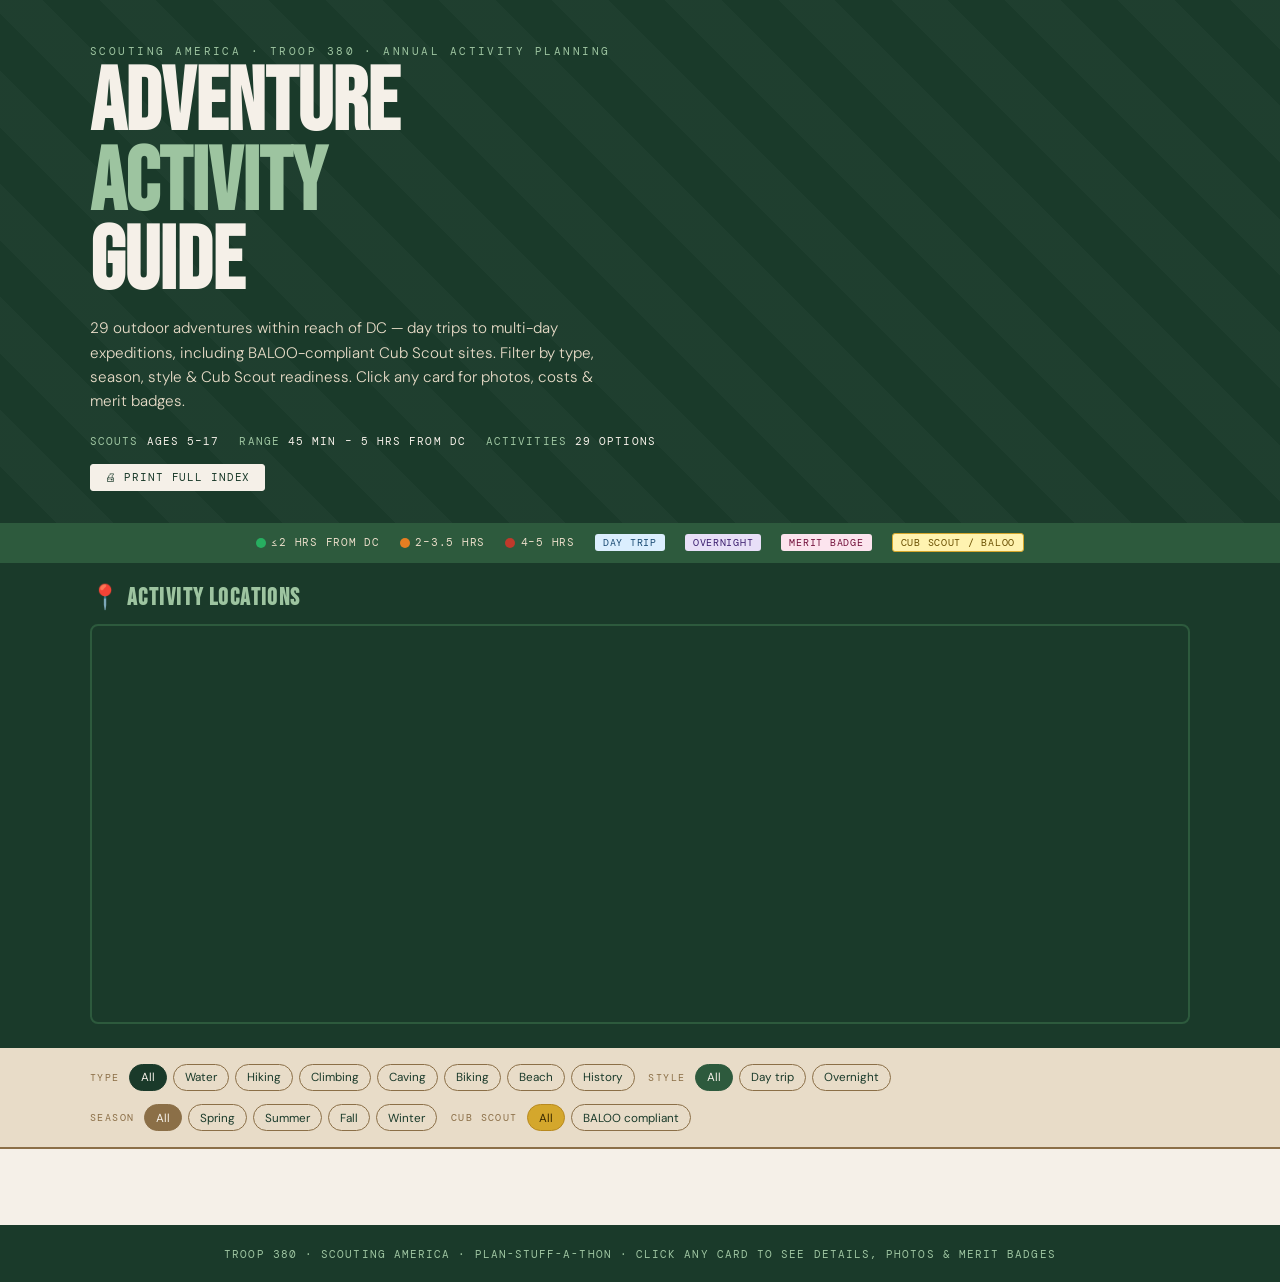
==== commit 2b4830aa: "Add BALOO-compliant Cub Scout sites, label, and filter Adds 6 new family-friendly camping/activity s" ====
--- a/index.html
+++ b/index.html
@@ -7,669 +7,15 @@
 <title>Troop 380 · Adventure Activity Guide</title>
 
 <!-- ArcGIS JS SDK 5 -->
-
 <link rel="stylesheet" href="https://js.arcgis.com/5.0/esri/themes/light/main.css">
 
 <!-- Google Fonts -->
-
 <link rel="preconnect" href="https://fonts.googleapis.com">
 <link rel="preconnect" href="https://fonts.gstatic.com" crossorigin>
 <link href="https://fonts.googleapis.com/css2?family=Bebas+Neue&family=DM+Sans:wght@300;400;500&family=DM+Mono:wght@400;500&display=swap" rel="stylesheet">
 
-<style>
-/* ── TOKENS ── */
-:root {
-  --forest: #1a3a2a; --pine: #2d5a3d; --moss: #6b9c78; --fern: #9dc4a0;
-  --cream: #f5f0e8; --sand: #e8dcc8; --bark: #8b6f47; --slate: #34495e;
-  --c-near: #27ae60; --c-mid: #e67e22; --c-far: #c0392b;
-}
-* { box-sizing: border-box; margin: 0; padding: 0; }
-html, body { height: 100%; }
-body { font-family: 'DM Sans', sans-serif; background: var(--cream); color: var(--forest); }
-
-/* ── HEADER ── */
-header {
-  background: var(--forest); color: var(--cream);
-  padding: 2.75rem 2rem 2rem; position: relative; overflow: hidden;
-}
-header::before {
-  content: ''; position: absolute; inset: 0;
-  background: repeating-linear-gradient(45deg, transparent, transparent 40px,
-    rgba(255,255,255,.025) 40px, rgba(255,255,255,.025) 80px);
-  pointer-events: none;
-}
-.hdr { max-width: 1100px; margin: 0 auto; position: relative; }
-.troop-label {
-  font-family: 'DM Mono', monospace; font-size: .7rem;
-  letter-spacing: .22em; text-transform: uppercase; color: var(--fern); margin-bottom: .4rem;
-}
-h1 {
-  font-family: 'Bebas Neue', sans-serif;
-  font-size: clamp(2.8rem, 7vw, 5.5rem); line-height: .9;
-  color: var(--cream); margin-bottom: .9rem;
-}
-h1 em { color: var(--fern); font-style: normal; }
-.hdr-sub { font-size: .95rem; color: var(--sand); max-width: 520px; line-height: 1.6; font-weight: 300; }
-.hdr-meta {
-  margin-top: 1.25rem; display: flex; flex-wrap: wrap; gap: 1.25rem;
-  font-family: 'DM Mono', monospace; font-size: .68rem; letter-spacing: .1em; text-transform: uppercase;
-}
-.hdr-meta span { color: var(--fern); }
-.hdr-meta b { color: var(--cream); font-weight: 400; }
-
-/* ── LEGEND ── */
-.legend {
-  background: var(--pine); padding: .65rem 2rem;
-  display: flex; flex-wrap: wrap; gap: 1.25rem; justify-content: center;
-}
-.leg-item {
-  display: flex; align-items: center; gap: .35rem;
-  font-family: 'DM Mono', monospace; font-size: .66rem;
-  color: var(--sand); letter-spacing: .07em; text-transform: uppercase;
-}
-.leg-dot { width: 10px; height: 10px; border-radius: 50%; flex-shrink: 0; }
-.leg-pill {
-  padding: 2px 8px; border-radius: 3px;
-  font-family: 'DM Mono', monospace; font-size: .62rem;
-}
-
-/* ── MAP ── */
-#map-wrap { background: var(--forest); padding: 1.25rem 2rem 1.5rem; }
-#map-wrap h2 {
-  font-family: 'Bebas Neue', sans-serif; font-size: 1.5rem;
-  color: var(--fern); letter-spacing: .06em;
-  max-width: 1100px; margin: 0 auto .75rem;
-}
-#mapView {
-  height: 400px; max-width: 1100px; margin: 0 auto;
-  border-radius: 8px; border: 2px solid var(--pine);
-  overflow: hidden;
-}
-
-/* ── FILTERS ── */
-.filters {
-  background: var(--sand); padding: 1rem 2rem;
-  border-bottom: 2px solid var(--bark);
-  position: sticky; top: 0; z-index: 100;
-}
-.filters-inner {
-  max-width: 1100px; margin: 0 auto;
-  display: flex; flex-wrap: wrap; gap: .85rem; align-items: center;
-}
-.fg { display: flex; flex-wrap: wrap; gap: .35rem; align-items: center; }
-.flabel {
-  font-family: 'DM Mono', monospace; font-size: .62rem;
-  letter-spacing: .15em; text-transform: uppercase;
-  color: var(--bark); margin-right: .2rem; white-space: nowrap;
-}
-.fb {
-  padding: .28rem .7rem; border: 1.5px solid var(--bark); border-radius: 20px;
-  background: transparent; color: var(--forest);
-  font-family: 'DM Sans', sans-serif; font-size: .73rem;
-  cursor: pointer; transition: all .14s; white-space: nowrap;
-}
-.fb:hover { background: var(--forest); color: var(--cream); border-color: var(--forest); }
-.fb.on { background: var(--forest); color: var(--cream); border-color: var(--forest); }
-.fb.on-t { background: var(--pine); color: var(--cream); border-color: var(--pine); }
-.fb.on-s { background: var(--bark); color: var(--cream); border-color: var(--bark); }
-#countBadge {
-  margin-left: auto; font-family: 'DM Mono', monospace;
-  font-size: .68rem; color: var(--bark); letter-spacing: .07em; white-space: nowrap;
-}
-
-/* ── GRID ── */
-.main { max-width: 1100px; margin: 0 auto; padding: 1.75rem 2rem 3rem; }
-.grid { display: grid; grid-template-columns: repeat(auto-fill, minmax(295px, 1fr)); gap: 1.1rem; }
-
-/* ── CARD ── */
-.card {
-  background: #fff; border-radius: 8px; border: 1.5px solid var(--sand);
-  overflow: hidden; display: flex; flex-direction: column;
-  cursor: pointer; transition: transform .14s, box-shadow .14s;
-}
-.card:hover { transform: translateY(-3px); box-shadow: 0 8px 22px rgba(26,58,42,.13); }
-.card:focus-visible { outline: 2px solid var(--pine); outline-offset: 2px; }
-.c-stripe { height: 5px; }
-.s-near { background: var(--c-near); }
-.s-mid  { background: var(--c-mid);  }
-.s-far  { background: var(--c-far);  }
-.c-body { padding: .95rem 1.05rem .8rem; flex: 1; display: flex; flex-direction: column; gap: .5rem; }
-.c-top  { display: flex; justify-content: space-between; align-items: flex-start; gap: .45rem; }
-.c-title {
-  font-family: 'Bebas Neue', sans-serif; font-size: 1.1rem;
-  letter-spacing: .04em; color: var(--forest); line-height: 1.1; flex: 1;
-}
-.dbadge {
-  font-family: 'DM Mono', monospace; font-size: .63rem;
-  padding: 2px 7px; border-radius: 3px; white-space: nowrap; flex-shrink: 0; font-weight: 500;
-}
-.d-near { background: #d5f5e0; color: #1a6b37; }
-.d-mid  { background: #fde8cc; color: #7d4b0a; }
-.d-far  { background: #fad7d5; color: #7b1c19; }
-
-/* Season dots */
-.seas { display: flex; gap: 3px; }
-.sd {
-  width: 22px; height: 16px; border-radius: 3px;
-  font-size: .58rem; font-family: 'DM Mono', monospace;
-  display: flex; align-items: center; justify-content: center;
-  font-weight: 500; opacity: .2;
-}
-.sd.on { opacity: 1; }
-.sd-sp { background: #c8ebd0; color: #1a5c32; }
-.sd-su { background: #fce4b0; color: #7d4a00; }
-.sd-fa { background: #f5c8a8; color: #7d3010; }
-.sd-wi { background: #c8dcf0; color: #1a3a5c; }
-
-/* Tag badges */
-.tags { display: flex; flex-wrap: wrap; gap: 3px; }
-.tag {
-  font-size: .62rem; padding: 2px 7px; border-radius: 3px;
-  font-family: 'DM Mono', monospace; letter-spacing: .03em; font-weight: 500;
-}
-.t-day   { background: #dbeefe; color: #1a4a72; }
-.t-over  { background: #e8dff8; color: #3d2070; }
-.t-bike  { background: #fff0cc; color: #7d5200; }
-.t-beach { background: #ccf0ea; color: #0a5a4a; }
-.t-merit { background: #fce4ee; color: #72103a; }
-.t-bsa   { background: #ffe0cc; color: #7d3000; }
-.t-def   { background: #eee;    color: #555;    }
-
-.c-desc { font-size: .8rem; color: var(--slate); line-height: 1.55; font-weight: 300; flex: 1; }
-.c-cost { display: flex; align-items: center; gap: .35rem; }
-.cost-lbl { font-family: 'DM Mono', monospace; font-size: .58rem; text-transform: uppercase; letter-spacing: .1em; color: var(--bark); }
-.cost-val { font-family: 'DM Mono', monospace; font-size: .73rem; font-weight: 500; color: var(--forest); }
-.c-foot { padding: .55rem 1.05rem .7rem; border-top: 1px solid var(--sand); }
-.detail-btn {
-  font-size: .7rem; font-family: 'DM Mono', monospace; color: var(--pine);
-  background: none; border: 1px solid var(--pine); border-radius: 3px;
-  padding: 3px 9px; cursor: pointer; letter-spacing: .04em; text-transform: uppercase;
-  transition: all .14s;
-}
-.detail-btn:hover { background: var(--pine); color: var(--cream); }
-
-.empty {
-  grid-column: 1 / -1; text-align: center; padding: 3.5rem 2rem; color: var(--bark);
-  font-size: .9rem;
-}
-
-/* ── OVERLAY ── */
-.overlay {
-  display: none; position: fixed; inset: 0; z-index: 500;
-  background: rgba(10,20,15,.8); backdrop-filter: blur(3px);
-  overflow-y: auto; padding: 1.5rem 1rem;
-  align-items: flex-start; justify-content: center;
-}
-.overlay.open { display: flex; }
-.ol-panel {
-  background: var(--cream); border-radius: 10px;
-  max-width: 760px; width: 100%; position: relative;
-  overflow: hidden; box-shadow: 0 18px 55px rgba(0,0,0,.45);
-  margin: auto;
-}
-.ol-close {
-  position: absolute; top: .85rem; right: .85rem; z-index: 10;
-  background: rgba(0,0,0,.48); color: #fff; border: none;
-  border-radius: 50%; width: 32px; height: 32px; font-size: 1rem;
-  cursor: pointer; display: flex; align-items: center; justify-content: center;
-  transition: background .14s; line-height: 1;
-}
-.ol-close:hover { background: var(--c-far); }
-
-/* Gallery */
-.gallery {
-  position: relative; height: 270px; background: var(--forest);
-  overflow: hidden; flex-shrink: 0;
-}
-.g-img {
-  position: absolute; inset: 0; width: 100%; height: 100%;
-  object-fit: cover; opacity: 0; transition: opacity .3s;
-}
-.g-img.on { opacity: 1; }
-.g-nav {
-  position: absolute; top: 50%; transform: translateY(-50%);
-  background: rgba(0,0,0,.42); color: #fff; border: none;
-  border-radius: 50%; width: 34px; height: 34px; font-size: 1.2rem;
-  cursor: pointer; z-index: 3; display: flex; align-items: center;
-  justify-content: center; transition: background .14s; line-height: 1; padding: 0;
-}
-.g-nav:hover { background: rgba(0,0,0,.72); }
-.g-prev { left: .65rem; } .g-next { right: .65rem; }
-.g-dots {
-  position: absolute; bottom: 2.6rem; left: 50%;
-  transform: translateX(-50%); display: flex; gap: .35rem; z-index: 3;
-}
-.g-dot {
-  width: 7px; height: 7px; border-radius: 50%; border: none; padding: 0;
-  background: rgba(255,255,255,.38); cursor: pointer; transition: background .14s;
-}
-.g-dot.on { background: #fff; }
-.g-cap {
-  position: absolute; bottom: 0; left: 0; right: 0; z-index: 3;
-  padding: .4rem .7rem; min-height: 1.8rem;
-  background: linear-gradient(transparent, rgba(0,0,0,.52));
-  font-size: .62rem; font-family: 'DM Mono', monospace;
-  color: rgba(255,255,255,.82); letter-spacing: .04em; text-transform: uppercase;
-}
-.g-loader {
-  position: absolute; inset: 0; z-index: 2;
-  display: flex; flex-direction: column;
-  align-items: center; justify-content: center; gap: .65rem;
-  color: rgba(255,255,255,.55); font-family: 'DM Mono', monospace;
-  font-size: .72rem; letter-spacing: .07em;
-}
-.spinner {
-  width: 28px; height: 28px; border-radius: 50%;
-  border: 3px solid rgba(255,255,255,.18);
-  border-top-color: rgba(255,255,255,.72);
-  animation: spin .75s linear infinite;
-}
-@keyframes spin { to { transform: rotate(360deg); } }
-.g-empty {
-  position: absolute; inset: 0; z-index: 2;
-  display: flex; align-items: center; justify-content: center;
-  color: rgba(255,255,255,.38); font-family: 'DM Mono', monospace;
-  font-size: .78rem; text-align: center; padding: 1rem;
-}
-
-/* Overlay body */
-.ol-body { padding: 1.35rem 1.5rem 1.5rem; }
-.ol-title {
-  font-family: 'Bebas Neue', sans-serif; font-size: 1.7rem;
-  letter-spacing: .05em; color: var(--forest); margin-bottom: .55rem; line-height: 1;
-}
-.ol-meta { display: flex; flex-wrap: wrap; gap: .38rem; margin-bottom: .8rem; }
-.ol-desc { font-size: .88rem; color: var(--slate); line-height: 1.65; margin-bottom: 1.15rem; font-weight: 300; }
-.detail-grid { display: grid; grid-template-columns: 1fr 1fr; gap: .9rem; margin-bottom: .9rem; }
-.dbox { background: #fff; border: 1px solid var(--sand); border-radius: 6px; padding: .8rem; }
-.dbox-title {
-  font-family: 'DM Mono', monospace; font-size: .62rem;
-  text-transform: uppercase; letter-spacing: .12em;
-  color: var(--bark); margin-bottom: .5rem;
-}
-.cost-big { font-family: 'Bebas Neue', sans-serif; font-size: 1.35rem; color: var(--pine); letter-spacing: .05em; }
-.cost-note { font-size: .76rem; color: var(--slate); margin-top: .2rem; font-weight: 300; line-height: 1.5; }
-.site-link {
-  display: inline-block; margin-top: .45rem; font-size: .7rem;
-  font-family: 'DM Mono', monospace; color: #2471a3;
-  text-decoration: none; border-bottom: 1px solid #2471a3;
-}
-.site-link:hover { color: var(--pine); border-color: var(--pine); }
-.req-list { list-style: none; display: flex; flex-direction: column; gap: .32rem; }
-.req-list li {
-  font-size: .8rem; color: var(--slate); line-height: 1.45;
-  padding-left: 1rem; position: relative;
-}
-.req-list li::before { content: '→'; position: absolute; left: 0; color: var(--moss); font-size: .72rem; }
-.merits-box { background: #fff; border: 1px solid var(--sand); border-radius: 6px; padding: .8rem; }
-.merit-chips { display: flex; flex-wrap: wrap; gap: .38rem; margin-top: .38rem; }
-.merit-chip {
-  background: #fce4ee; color: #72103a; border-radius: 4px;
-  padding: 2px 9px; font-family: 'DM Mono', monospace; font-size: .67rem; font-weight: 500;
-}
-
-/* ── OVERLAY MINI-MAPS ── */
-.ol-maps {
-  display: grid; grid-template-columns: 3fr 2fr; gap: .75rem; margin-bottom: 1.15rem;
-}
-.ol-map-label {
-  font-family: 'DM Mono', monospace; font-size: .62rem;
-  text-transform: uppercase; letter-spacing: .12em;
-  color: var(--bark); margin-bottom: .3rem;
-}
-#olMapDetail, #olMapContext {
-  height: 200px; border-radius: 6px;
-  border: 1px solid var(--sand); overflow: hidden;
-}
-
-/* ArcGIS popup overrides */
-.esri-widget { font-family: 'DM Sans', sans-serif !important; }
-.esri-popup__header-title { font-family: 'Bebas Neue', sans-serif !important; font-size: 1.05rem !important; }
-
-/* Footer */
-footer {
-  background: var(--forest); color: var(--fern); text-align: center;
-  padding: 1.35rem; font-family: 'DM Mono', monospace;
-  font-size: .67rem; letter-spacing: .1em; text-transform: uppercase;
-}
-
-@media (max-width: 600px) {
-  header, #map-wrap, .filters, .main { padding-left: 1rem; padding-right: 1rem; }
-  #mapView { height: 260px; }
-  .detail-grid { grid-template-columns: 1fr; }
-  .overlay { padding: .5rem; }
-  .ol-body { padding: 1rem; }
-  .gallery { height: 200px; }
-}
-
-/* ═══════════════════════════════════════════════════════════════════════════
-   PRINT BUTTONS (screen)
-   ═══════════════════════════════════════════════════════════════════════════ */
-.print-btn {
-  display: inline-flex; align-items: center; gap: .35rem;
-  padding: .35rem .85rem; margin-top: 1rem;
-  background: var(--cream); color: var(--forest);
-  border: 1.5px solid var(--cream); border-radius: 3px;
-  font-family: 'DM Mono', monospace; font-size: .68rem;
-  letter-spacing: .08em; text-transform: uppercase;
-  cursor: pointer; transition: all .14s;
-}
-.print-btn:hover { background: var(--fern); border-color: var(--fern); color: var(--forest); }
-.print-btn-inline {
-  background: transparent; color: var(--pine); border-color: var(--pine);
-  margin-top: 1rem; padding: .3rem .7rem; font-size: .66rem;
-}
-.print-btn-inline:hover { background: var(--pine); color: var(--cream); }
-
-/* Notes section in overlay — hidden on screen, only shown when printing single */
-.notes-block { display: none; }
-
-/* ═══════════════════════════════════════════════════════════════════════════
-   PRINT STYLES — MODE A: full index (everything visible)
-   Used when printing without .print-single class on body
-   ═══════════════════════════════════════════════════════════════════════════ */
-@media print {
-  /* Reset page setup */
-  @page {
-    size: letter portrait;
-    margin: 0.5in;
-  }
-  html, body { background: #fff !important; color: #000 !important; }
-  body { font-family: 'DM Sans', Arial, sans-serif; font-size: 10pt; }
-
-  /* Hide interactive / non-printable elements */
-  .filters, .legend, footer, .overlay, .print-btn, #map-wrap,
-  .leaflet-container, .esri-view, .detail-btn, .c-foot {
-    display: none !important;
-  }
-
-  /* Header — compact print version */
-  header {
-    background: #fff !important; color: #000 !important;
-    padding: 0 0 .25in 0 !important; border-bottom: 2px solid #1a3a2a;
-    margin-bottom: .25in;
-  }
-  header::before { display: none !important; }
-  .troop-label { color: #2d5a3d !important; font-size: 8pt; margin-bottom: 4pt; }
-  h1 {
-    color: #1a3a2a !important; font-size: 32pt !important;
-    line-height: 1 !important; margin-bottom: 6pt !important;
-  }
-  h1 br { display: inline; }
-  h1 br + em::before { content: ' '; }
-  h1 em { color: #2d5a3d !important; }
-  .hdr-sub { color: #333 !important; font-size: 9pt; margin-bottom: 4pt; }
-  .hdr-meta { font-size: 8pt; color: #555 !important; gap: .75rem; margin-top: 4pt; }
-  .hdr-meta span { color: #2d5a3d !important; }
-  .hdr-meta b { color: #000 !important; }
-
-  /* Card grid — 2 columns for print */
-  .main { padding: 0 !important; max-width: none !important; }
-  .grid {
-    grid-template-columns: 1fr 1fr !important;
-    gap: 8pt !important;
-  }
-
-  /* Cards — print appearance */
-  .card {
-    background: #fff !important; box-shadow: none !important;
-    border: 1px solid #888 !important; border-radius: 4pt !important;
-    transform: none !important; page-break-inside: avoid;
-    break-inside: avoid;
-  }
-  .c-stripe { height: 3pt !important; }
-  .s-near { background: #27ae60 !important; -webkit-print-color-adjust: exact; print-color-adjust: exact; }
-  .s-mid  { background: #e67e22 !important; -webkit-print-color-adjust: exact; print-color-adjust: exact; }
-  .s-far  { background: #c0392b !important; -webkit-print-color-adjust: exact; print-color-adjust: exact; }
-  .c-body { padding: 6pt 8pt !important; gap: 4pt !important; }
-  .c-title { font-size: 12pt !important; color: #000 !important; }
-  .c-desc { font-size: 8.5pt !important; color: #333 !important; line-height: 1.35 !important; }
-  .dbadge, .tag, .sd {
-    -webkit-print-color-adjust: exact !important;
-    print-color-adjust: exact !important;
-  }
-  .sd { width: 18pt !important; height: 12pt !important; font-size: 6pt !important; }
-  .tag { font-size: 6.5pt !important; padding: 1pt 5pt !important; }
-  .dbadge { font-size: 7pt !important; }
-  .cost-lbl { font-size: 6.5pt !important; }
-  .cost-val { font-size: 8pt !important; }
-
-  /* Force colors to print on Chrome/Edge/Safari */
-  * {
-    -webkit-print-color-adjust: exact !important;
-    print-color-adjust: exact !important;
-  }
-}
-
-/* ═══════════════════════════════════════════════════════════════════════════
-   PRINT STYLES — MODE B: single activity sheet (one-pager)
-   Activated when body has .print-single class
-   ═══════════════════════════════════════════════════════════════════════════ */
-@media print {
-  body.print-single header,
-  body.print-single .grid,
-  body.print-single .main,
-  body.print-single .legend {
-    display: none !important;
-  }
-
-  /* Show overlay panel as the print content, but stripped of overlay backdrop */
-  body.print-single .overlay {
-    display: block !important;
-    position: static !important;
-    background: none !important;
-    backdrop-filter: none !important;
-    padding: 0 !important;
-    overflow: visible !important;
-  }
-  body.print-single .ol-panel {
-    box-shadow: none !important;
-    border-radius: 0 !important;
-    max-width: none !important;
-    width: 100% !important;
-    background: #fff !important;
-    margin: 0 !important;
-  }
-  body.print-single .ol-close,
-  body.print-single .g-nav,
-  body.print-single .g-dots,
-  body.print-single .print-btn,
-  body.print-single .g-loader {
-    display: none !important;
-  }
-
-  /* Print header for single activity sheet */
-  body.print-single .ol-panel::before {
-    content: 'Troop 380  ·  Activity Planning Sheet';
-    display: block;
-    font-family: 'DM Mono', monospace;
-    font-size: 8pt;
-    letter-spacing: .15em;
-    text-transform: uppercase;
-    color: #2d5a3d;
-    border-bottom: 2px solid #1a3a2a;
-    padding-bottom: 4pt;
-    margin-bottom: 8pt;
-  }
-
-  /* Gallery — show only the active image, smaller for print */
-  body.print-single .gallery {
-    height: 2in !important;
-    background: #fff !important;
-    border: 1px solid #ccc;
-    margin-bottom: 10pt;
-    page-break-inside: avoid;
-  }
-  body.print-single .g-img {
-    position: static !important;
-    height: 100% !important;
-    width: 100% !important;
-    object-fit: cover !important;
-    display: none !important;
-  }
-  body.print-single .g-img.on {
-    display: block !important;
-    opacity: 1 !important;
-  }
-  body.print-single .g-cap {
-    position: static !important;
-    background: none !important;
-    color: #555 !important;
-    font-size: 7.5pt !important;
-    padding: 2pt 0 !important;
-    text-align: left;
-  }
-  body.print-single .g-empty {
-    color: #888 !important;
-    font-size: 9pt !important;
-  }
-
-  /* Body of the activity sheet */
-  body.print-single .ol-body { padding: 0 !important; }
-  body.print-single .ol-title {
-    font-size: 26pt !important;
-    color: #1a3a2a !important;
-    margin-bottom: 6pt !important;
-  }
-  body.print-single .ol-meta {
-    margin-bottom: 8pt !important;
-    gap: 4pt !important;
-  }
-  body.print-single .ol-meta .tag,
-  body.print-single .ol-meta .dbadge {
-    font-size: 8pt !important;
-    padding: 2pt 7pt !important;
-  }
-  body.print-single .ol-desc {
-    font-size: 10pt !important;
-    color: #222 !important;
-    margin-bottom: 10pt !important;
-  }
-
-  body.print-single .detail-grid {
-    grid-template-columns: 1fr 1fr !important;
-    gap: 8pt !important;
-    margin-bottom: 8pt !important;
-  }
-  body.print-single .dbox {
-    border: 1px solid #888 !important;
-    background: #fafaf5 !important;
-    padding: 7pt !important;
-    page-break-inside: avoid;
-  }
-  body.print-single .dbox-title {
-    font-size: 7.5pt !important;
-    color: #2d5a3d !important;
-    margin-bottom: 4pt !important;
-  }
-  body.print-single .cost-big {
-    font-size: 18pt !important;
-    color: #2d5a3d !important;
-  }
-  body.print-single .cost-note {
-    font-size: 8.5pt !important;
-    color: #333 !important;
-  }
-  body.print-single .req-list li {
-    font-size: 8.5pt !important;
-    color: #222 !important;
-  }
-  body.print-single .req-list li::before { color: #2d5a3d !important; }
-  body.print-single .site-link {
-    color: #2471a3 !important;
-    border-bottom: none !important;
-    font-size: 8pt !important;
-  }
-  body.print-single .site-link::after { content: ' (' attr(href) ')'; font-size: 7pt; color: #555; }
-
-  body.print-single .merits-box {
-    border: 1px solid #888 !important;
-    padding: 7pt !important;
-    margin-bottom: 10pt !important;
-    page-break-inside: avoid;
-  }
-  body.print-single .merit-chip {
-    font-size: 8pt !important;
-    padding: 1pt 7pt !important;
-    background: #fce4ee !important;
-    color: #72103a !important;
-    -webkit-print-color-adjust: exact !important;
-    print-color-adjust: exact !important;
-  }
-
-  /* Notes section — visible only when printing single */
-  body.print-single .notes-block {
-    display: block !important;
-    margin-top: 14pt;
-    page-break-inside: avoid;
-  }
-  body.print-single .notes-title {
-    font-family: 'DM Mono', monospace;
-    font-size: 8pt;
-    color: #2d5a3d;
-    text-transform: uppercase;
-    letter-spacing: .12em;
-    margin-bottom: 6pt;
-    border-bottom: 1px solid #1a3a2a;
-    padding-bottom: 3pt;
-  }
-  body.print-single .notes-grid {
-    display: grid;
-    grid-template-columns: 1fr 1fr;
-    gap: 10pt;
-    margin-bottom: 10pt;
-  }
-  body.print-single .notes-field {
-    border: 1px solid #888;
-    padding: 6pt;
-    background: #fff;
-  }
-  body.print-single .notes-label {
-    font-family: 'DM Mono', monospace;
-    font-size: 7pt;
-    color: #2d5a3d;
-    text-transform: uppercase;
-    letter-spacing: .1em;
-    margin-bottom: 3pt;
-  }
-  body.print-single .notes-lines {
-    border: 1px solid #888;
-    padding: 6pt;
-    min-height: 1.2in;
-    background-image: repeating-linear-gradient(
-      transparent, transparent 18pt,
-      #ddd 18pt, #ddd 18.5pt
-    );
-    background-size: 100% 18.5pt;
-  }
-  body.print-single .notes-lines-large {
-    min-height: 2in;
-  }
-  body.print-single .notes-lines-label {
-    font-family: 'DM Mono', monospace;
-    font-size: 7pt;
-    color: #2d5a3d;
-    text-transform: uppercase;
-    letter-spacing: .1em;
-    margin-bottom: 4pt;
-  }
-
-  /* Print footer — small line of text at bottom of single sheet */
-  body.print-single .ol-panel::after {
-    content: 'Scouting America · Troop 380 · Plan-Stuff-A-Thon';
-    display: block;
-    margin-top: 14pt;
-    padding-top: 4pt;
-    border-top: 1px solid #ccc;
-    font-family: 'DM Mono', monospace;
-    font-size: 7pt;
-    letter-spacing: .12em;
-    text-transform: uppercase;
-    color: #888;
-    text-align: center;
-  }
-}
-</style>
+<!-- App styles -->
+<link rel="stylesheet" href="styles.css">
 
 </head>
 <body>
@@ -680,11 +26,11 @@
   <div class="hdr">
     <div class="troop-label">Scouting America · Troop 380 · Annual Activity Planning</div>
     <h1>Adventure<br><em>Activity</em><br>Guide</h1>
-    <p class="hdr-sub">23 outdoor adventures within reach of DC — day trips to multi-day expeditions. Filter by type, season &amp; style. Click any card for photos, costs &amp; merit badges.</p>
+    <p class="hdr-sub">29 outdoor adventures within reach of DC — day trips to multi-day expeditions, including BALOO-compliant Cub Scout sites. Filter by type, season, style &amp; Cub Scout readiness. Click any card for photos, costs &amp; merit badges.</p>
     <div class="hdr-meta">
-      <div><span>Scouts</span> <b>Ages 10–17</b></div>
+      <div><span>Scouts</span> <b>Ages 5–17</b></div>
       <div><span>Range</span> <b>45 min – 5 hrs from DC</b></div>
-      <div><span>Activities</span> <b>23 options</b></div>
+      <div><span>Activities</span> <b>29 options</b></div>
     </div>
     <button class="print-btn" id="printIndexBtn" type="button">🖨 Print full index</button>
   </div>
@@ -699,6 +45,7 @@
   <div class="leg-item"><span class="leg-pill t-day">Day trip</span></div>
   <div class="leg-item"><span class="leg-pill t-over">Overnight</span></div>
   <div class="leg-item"><span class="leg-pill t-merit">Merit badge</span></div>
+  <div class="leg-item"><span class="leg-pill t-baloo">Cub Scout / BALOO</span></div>
 </div>
 
 <!-- MAP -->
@@ -737,6 +84,11 @@
       <button class="fb" data-g="seas" data-v="Fa">Fall</button>
       <button class="fb" data-g="seas" data-v="Wi">Winter</button>
     </div>
+    <div class="fg">
+      <span class="flabel">Cub Scout</span>
+      <button class="fb on-b" data-g="baloo" data-v="all">All</button>
+      <button class="fb" data-g="baloo" data-v="yes">BALOO compliant</button>
+    </div>
     <div id="countBadge"></div>
   </div>
 </div>
@@ -767,416 +119,45 @@
       <div class="detail-grid" id="olGrid"></div>
       <div id="olMerits"></div>
 
-```
-  <!-- Print button (screen only) -->
-  <button class="print-btn print-btn-inline" id="printActivityBtn" type="button">🖨 Print this activity sheet</button>
+      <!-- Print button (screen only) -->
+      <button class="print-btn print-btn-inline" id="printActivityBtn" type="button">🖨 Print this activity sheet</button>
 
-  <!-- Notes section — print-only, used when scouts/chairs annotate sheet -->
-  <div class="notes-block">
-    <div class="notes-title">📝 Planning Notes</div>
-    <div class="notes-grid">
-      <div class="notes-field">
-        <div class="notes-label">Proposed Date(s)</div>
-        <div style="min-height:.4in"></div>
-      </div>
-      <div class="notes-field">
-        <div class="notes-label">Activity Chair</div>
-        <div style="min-height:.4in"></div>
-      </div>
-      <div class="notes-field">
-        <div class="notes-label">Estimated # of Scouts</div>
-        <div style="min-height:.4in"></div>
-      </div>
-      <div class="notes-field">
-        <div class="notes-label">Estimated # of Adults</div>
-        <div style="min-height:.4in"></div>
+      <!-- Notes section — print-only, used when scouts/chairs annotate sheet -->
+      <div class="notes-block">
+        <div class="notes-title">📝 Planning Notes</div>
+        <div class="notes-grid">
+          <div class="notes-field">
+            <div class="notes-label">Proposed Date(s)</div>
+            <div style="min-height:.4in"></div>
+          </div>
+          <div class="notes-field">
+            <div class="notes-label">Activity Chair</div>
+            <div style="min-height:.4in"></div>
+          </div>
+          <div class="notes-field">
+            <div class="notes-label">Estimated # of Scouts</div>
+            <div style="min-height:.4in"></div>
+          </div>
+          <div class="notes-field">
+            <div class="notes-label">Estimated # of Adults</div>
+            <div style="min-height:.4in"></div>
+          </div>
+        </div>
+
+        <div class="notes-lines-label">Scout Preferences &amp; Interest Level</div>
+        <div class="notes-lines"></div>
+
+        <div class="notes-lines-label" style="margin-top:10pt">Logistics &amp; Transportation Notes</div>
+        <div class="notes-lines"></div>
+
+        <div class="notes-lines-label" style="margin-top:10pt">Additional Notes / Action Items</div>
+        <div class="notes-lines notes-lines-large"></div>
       </div>
     </div>
-
-    <div class="notes-lines-label">Scout Preferences &amp; Interest Level</div>
-    <div class="notes-lines"></div>
-
-    <div class="notes-lines-label" style="margin-top:10pt">Logistics &amp; Transportation Notes</div>
-    <div class="notes-lines"></div>
-
-    <div class="notes-lines-label" style="margin-top:10pt">Additional Notes / Action Items</div>
-    <div class="notes-lines notes-lines-large"></div>
-  </div>
-</div>
-```
-
   </div>
 </div>
 
-<script type="module">
-'use strict';
-
-/* ── DATA ──────────────────────────────────────────────────────────────────── */
-var ACTS = [
-  {id:1,lat:38.983,lng:-77.234,dist:'near',drive:'45 min',style:'day',types:['hiking'],seas:['Sp','Su','Fa','Wi'],badges:['day'],labels:['Day trip','Free trail'],title:'Billy Goat Trail — Great Falls',cost:'~$5/person',costNote:'$20/car at Great Falls Tavern lot. Free via Carderock lot (0.5 mi walk). No per-person fee.',desc:'Rugged river gorge scramble along the Potomac. Class A requires hand-over-hand boulder climbing — genuinely challenging. No dogs on Section A. One of the best half-day hikes near DC.',wiki:['Great_Falls_(Potomac_River)','Chesapeake_and_Ohio_Canal_National_Historical_Park','Potomac_River'],reqs:['Sturdy hiking shoes with ankle support','2–3 hrs for Section A loop','No dogs allowed on Section A','Bring 2L water minimum','Check flood closures at nps.gov before going','America the Beautiful pass or $20/car'],merits:['Hiking','Orienteering','Environmental Science'],website:'https://www.nps.gov/choh/planyourvisit/billy-goat-trail.htm'},
-  {id:2,lat:38.914,lng:-77.098,dist:'near',drive:'30 min',style:'day',types:['hiking','bike'],seas:['Sp','Su','Fa','Wi'],badges:['day'],labels:['Day trip','Free'],title:'C&O Canal — day hike or bike',cost:'Free',costNote:'No trail fee. $20/car if parking at Great Falls. Free parking at Carderock, Brunswick, and other access points.',desc:'185-mile flat towpath starting in Georgetown. Perfect day ride or walk along the Potomac. Well-shaded, free access, easy for all levels.',wiki:['Chesapeake_and_Ohio_Canal_National_Historical_Park','Potomac_River','Great_Falls_(Potomac_River)'],reqs:['Hybrid or mountain bike recommended (gravel surface)','Bring food and water (limited services)','Free parking at most access points','Check trail conditions after heavy rain'],merits:['Cycling','Hiking','American Heritage'],website:'https://www.canaltrust.org'},
-  {id:3,lat:38.850,lng:-77.850,dist:'near',drive:'0 min',style:'overnight',types:['bike','hiking'],seas:['Sp','Su','Fa'],badges:['over','bike','merit'],labels:['Overnight','Bikepacking','Lockhouse rentals'],title:'C&O Canal — bike camping',cost:'~$15–40/person',costNote:'Free hiker-biker campsites every ~10 miles. Historic lockhouse rentals $65–$110/night. Amtrak return from Cumberland ~$35.',desc:'Multi-day bikepacking from DC to Cumberland MD — 185 miles of flat car-free towpath. Free campsites every ~10 mi. Historic lockhouses via Canal Trust. Great as a 2-day section too.',wiki:['Chesapeake_and_Ohio_Canal_National_Historical_Park','Cumberland,_Maryland','Bicycle_camping'],reqs:['Bikepacking-capable bike (hybrid or MTB)','Tent and sleeping bag','Water filter (pump water may not be potable)','31 free hiker-biker campsites — no reservation needed','Lockhouses: reserve at canaltrust.org','Amtrak back from Cumberland $25–40'],merits:['Cycling','Camping','Environmental Science','American Heritage'],website:'https://www.canaltrust.org/plan/things-to-do-co-canal/camping-along-the-co-canal/'},
-  {id:4,lat:39.100,lng:-77.730,dist:'near',drive:'30–60 min',style:'day',types:['water'],seas:['Sp','Su','Fa'],badges:['day'],labels:['Day trip','Beginner friendly'],title:'Potomac paddling — Georgetown/Harpers Ferry',cost:'$35–60/person',costNote:'Half-day kayak or canoe rental. Life jackets included. Key Bridge Boathouse, River & Trail, or Brunswick rentals available.',desc:'Kayak and canoe rentals on the Potomac. Calm beginner stretches near DC; Class I–II near Harpers Ferry. Multiple outfitters with guided and self-guided options.',wiki:['Potomac_River','Harpers_Ferry,_West_Virginia','Shenandoah_River'],reqs:['Minimum age varies by outfitter (typically 7+)','Life jackets provided','Check river levels before booking','Sunscreen, water shoes, dry change of clothes','Book in advance on summer weekends'],merits:['Kayaking','Canoeing','Swimming'],website:'https://www.rivertrail.com'},
-  {id:5,lat:39.325,lng:-77.738,dist:'near',drive:'1 hr',style:'day',types:['water'],seas:['Sp','Su','Fa'],badges:['day','merit'],labels:['Day trip','Merit badge','Scout Days'],title:'Shenandoah River rafting',cost:'$45–75/person',costNote:'Scout Days May and Sept/Oct: ~$25/person. Standard guided trip $55–75. Whitewater Merit Badge program available.',desc:'Class I–III whitewater on the lower Shenandoah near Harpers Ferry. Scout Days in May and Sept/Oct. Merit Badge eligible. Min age 7 (12 for solo kayak).',wiki:['Shenandoah_River','Harpers_Ferry_National_Historical_Park','Harpers_Ferry,_West_Virginia'],reqs:['Ability to swim','Minimum age 7 (solo kayak: 12)','Life jackets and helmets provided','Book Scout Days rate in advance','Check river gauge levels'],merits:['Kayaking','Canoeing','Swimming','Whitewater'],website:'https://www.rivertrail.com'},
-  {id:6,lat:38.551,lng:-78.315,dist:'near',drive:'1.5 hr',style:'day',types:['hiking','climbing'],seas:['Sp','Su','Fa'],badges:['day'],labels:['Day trip','Permit required','Rock scramble'],title:'Old Rag Mountain — Shenandoah NP',cost:'~$10/person',costNote:'$10 timed-entry permit per person at recreation.gov. $35/vehicle Shenandoah NP entry or America the Beautiful pass.',desc:'9-mile circuit with iconic rock scramble near the summit. Requires squeezing through crevices and hand-over-hand climbing — unforgettable. Timed-entry permit required.',wiki:['Old_Rag_Mountain','Shenandoah_National_Park'],reqs:['Reserve timed-entry permit at recreation.gov ($10/person)','$35/car Shenandoah entry or America the Beautiful','Sturdy hiking boots required','9 miles, 2,800 ft gain — plan 6–8 hrs','Bring 3L water minimum','No pets allowed'],merits:['Hiking','Climbing','Environmental Science'],website:'https://www.nps.gov/shen/planyourvisit/oldrag.htm'},
-  {id:7,lat:38.475,lng:-78.453,dist:'near',drive:'1.5 hr',style:'overnight',types:['hiking'],seas:['Sp','Su','Fa'],badges:['over','merit'],labels:['Overnight','AT','Merit badge'],title:'Skyline Drive backpack — Shenandoah NP',cost:'~$15–25/person',costNote:'$35/car park entry. $10/night backcountry permit (waived at group sites). Group campsites at Big Meadows ~$30/night total.',desc:'Multi-day AT backpacking in Shenandoah National Park. Group campsites at Big Meadows, Loft Mountain, and Dundo. Dozens of route options at all difficulty levels.',wiki:['Appalachian_Trail','Shenandoah_National_Park','Big_Meadows'],reqs:['Backcountry permit required (recreation.gov)','Bear canister or food hang required','Leave No Trace — group max 10','$35/car Shenandoah NP entry','Water filter required (springs on trail)'],merits:['Backpacking','Hiking','Wilderness Survival','Camping','Environmental Science'],website:'https://www.nps.gov/shen/planyourvisit/backcountry.htm'},
-  {id:8,lat:38.585,lng:-77.384,dist:'near',drive:'45 min',style:'overnight',types:['hiking'],seas:['Sp','Fa','Wi'],badges:['over','day'],labels:['Day or overnight','Near DC'],title:'Prince William Forest Park',cost:'~$10–20/person',costNote:'$20/car entry. Backcountry camping free with permit. Group campsites $30/night. Military/veterans free.',desc:'37 miles of trails across 15,000 acres near Triangle VA. Excellent first backpacking destination. Both car camping and backcountry sites available.',wiki:['Prince_William_Forest_Park','Northern_Virginia'],reqs:['Backcountry permit required (free at visitor center)','Bear-resistant food storage','$20/car or America the Beautiful','Check trail closures before visiting','Great first backpack destination'],merits:['Camping','Hiking','Environmental Science','Nature'],website:'https://www.nps.gov/prwi'},
-  {id:9,lat:38.664,lng:-78.483,dist:'near',drive:'1.75 hr',style:'day',types:['cave'],seas:['Sp','Su','Fa','Wi'],badges:['day'],labels:['Day trip','Year-round','Group rates'],title:'Luray Caverns — show cave & spelunking',cost:'$32–38/person',costNote:'Adults $38, youth (6–14) $17. Group rates for 15+. Wild cave add-on extra. Open daily year-round at 54°F.',desc:'Largest caverns in the eastern US. 1.5-mile tour through massive formations and underground pools, including the Great Stalacpipe Organ. Wild spelunking add-on available.',wiki:['Luray_Caverns','Shenandoah_Valley'],reqs:['Comfortable walking shoes','Light jacket (54°F inside year-round)','Book group tour in advance','Photography allowed on standard tour','Wild cave requires old clothes'],merits:['Geology','Environmental Science','Nature'],website:'https://luraycaverns.com'},
-  {id:10,lat:38.259,lng:-78.834,dist:'near',drive:'2 hr',style:'day',types:['cave'],seas:['Sp','Su','Fa','Wi'],badges:['day'],labels:['Day trip','3 difficulty levels'],title:'Grand Caverns — wild spelunking',cost:'$22–65/person',costNote:'Standard tour $22. Rock Bottom wild cave $45. Grottoes Crawl $55. The Gauntlet (3–4 hr) $65. Group discounts apply.',desc:'Oldest continually operating show cave in the US (1806). Three spelunking levels including the Gauntlet — 4 hours of crawling, squeezing, and rappelling.',wiki:['Grand_Caverns','Speleology'],reqs:['Closed-toe shoes required for wild cave tours','Old clothes — they will get muddy','Helmet and headlamp provided','Minimum age 8 for wild cave tours','Advance reservation required'],merits:['Geology','Environmental Science'],website:'http://www.grandcaverns.com'},
-  {id:11,lat:39.370,lng:-77.860,dist:'near',drive:'1.25 hr',style:'day',types:['cave'],seas:['Sp','Su','Fa'],badges:['day','merit'],labels:['Day trip','Guided','Rappel option'],title:"Whiting's Neck — wild caving (GO Adventures)",cost:'~$55–75/person',costNote:'Group pricing for 8–15 scouts. Level 1 intro ~$55/person. Level 2 with rappel ~$75/person. All gear included.',desc:'Guided wild caving in WV for youth groups. Level 1 explores tight passages. Level 2 adds a 40-foot rappel into lower chambers. All gear provided.',wiki:['Harpers_Ferry,_West_Virginia','Caving'],reqs:['No experience needed for Level 1','Level 2: comfort with heights required','No claustrophobia','Old clothes (will get muddy)','Minimum group size 8','Advance reservation required'],merits:['Geology','Climbing','Environmental Science'],website:'https://www.goadventures.com'},
-  {id:12,lat:39.211,lng:-78.386,dist:'near',drive:'1.5 hr',style:'overnight',types:['climbing'],seas:['Sp','Su','Fa'],badges:['over','bsa','merit'],labels:['Overnight','BSA camp','Natural rock'],title:'Camp Rock Enon — climbing & rappelling',cost:'~$30–60/person/night',costNote:'Unit camping fee + per-person activity fee. Climbing merit badge program ~$40–60 extra. Contact camp for group rates.',desc:'BSA Scout camp near Winchester VA with natural rock faces — best Mid-Atlantic climbing for scouts. Merit badge programs, open climbing periods, BSA-certified staff.',wiki:['Rock_climbing','Rappelling','Shenandoah_Valley'],reqs:['BSA climbing safety standards apply','Closed-toe shoes required','Helmets and harnesses provided','Medical form required','Reserve through NCAC','Open spring through fall'],merits:['Climbing','Camping','Physical Fitness'],website:'https://www.camprockenon.org'},
-  {id:13,lat:39.325,lng:-77.740,dist:'near',drive:'1 hr',style:'overnight',types:['water','hiking','history'],seas:['Sp','Su','Fa'],badges:['over','merit'],labels:['Overnight','Multi-activity','4 national parks'],title:'Harpers Ferry — multi-activity weekend',cost:'~$60–100/person',costNote:'Brunswick campground $8/youth. Rafting $55. NPS entry free with America the Beautiful. Budget ~$80 all-in for 2 days.',desc:'Ultimate Troop basecamp: raft the Shenandoah, hike Maryland Heights, explore historic Harpers Ferry, camp at Brunswick — within 30 min of 4 national parks.',wiki:['Harpers_Ferry_National_Historical_Park','Harpers_Ferry,_West_Virginia','Maryland_Heights'],reqs:['NPS entry: $20/car or America the Beautiful','Campsite: reserve at brunswickfamilycampground.com','Rafting: book River & Trail Outfitters','Comfortable shoes for historic town tour','Swim ability for water activities'],merits:['American Heritage','Kayaking','Canoeing','Hiking','Citizenship in the Nation'],website:'https://www.nps.gov/hafe'},
-  {id:14,lat:39.467,lng:-77.736,dist:'near',drive:'1.25 hr',style:'overnight',types:['hiking','history'],seas:['Sp','Su','Fa'],badges:['over','bsa'],labels:['Overnight','Scouts only','Civil War'],title:'Antietam Battlefield — hike & camp',cost:'~$15–25/person',costNote:'Free for scout groups. Rohrbach campground free for organized youth (Mar–Nov). NPS entry $20/car or America the Beautiful.',desc:'Rohrbach Group Campground for scouts/youth groups only. Hike the battlefield, climb the observation tower, attend ranger programs.',wiki:['Antietam_National_Battlefield','Battle_of_Antietam'],reqs:['Reservation required at nps.gov/anti','Primitive camping — bring your own water or filter','Portable toilets on-site, no showers','Group max 30 per site','Open March 1 – November 30'],merits:['American Heritage','Citizenship in the Nation','Hiking'],website:'https://www.nps.gov/anti'},
-  {id:15,lat:38.780,lng:-76.799,dist:'near',drive:'45 min',style:'day',types:['bike'],seas:['Sp','Su','Fa'],badges:['day','bike'],labels:['Day trip','MTB','Youth pass'],title:'Rosaryville — mountain biking',cost:'Free',costNote:'MD Youth Group Pass provides free day-use. Apply at MD DNR 4–6 weeks ahead. Bring your own bikes — no rental on-site.',desc:'9.75-mile singletrack network in Upper Marlboro MD. Mix of technical sections and fast descents. Great intro to trail mountain biking, very close to DC.',wiki:['Mountain_biking','Singletrack'],reqs:['Mountain bike required (no rental on-site)','Helmet required','MD Youth Group Pass (apply 4–6 weeks ahead)','Trails close when wet — check conditions','Skill level: beginner to intermediate'],merits:['Cycling','Physical Fitness'],website:'https://dnr.maryland.gov/publiclands/pages/southern/rosaryville.aspx'},
-  {id:16,lat:39.805,lng:-77.242,dist:'mid',drive:'1.5 hr',style:'overnight',types:['history','bike','hiking'],seas:['Sp','Su','Fa'],badges:['over','bsa','bike'],labels:['Overnight','Civil War','Biking','Heritage patch'],title:'Gettysburg — bike, hike & camp',cost:'~$20–40/person',costNote:'NPS entry free. Scout camping free at McMillan Woods (verify open status). Museum/Cyclorama $15/adult. Commercial camping ~$20/night.',desc:'Bike or hike 40+ miles of tour roads through the Civil War battlefield. Scout-only campground (verify status). Ranger programs and the Heritage Trail patch program.',wiki:['Gettysburg_National_Military_Park','Battle_of_Gettysburg','Little_Round_Top'],reqs:['Bikes: 40 mi of paved tour roads (helmets required)','McMillan Woods: primitive, youth groups only — VERIFY availability','Museum: $15/adult, $9/youth','Heritage Trail Patch: contact NBNF council','Ranger-led programs are free'],merits:['Cycling','American Heritage','Citizenship in the Nation','Hiking'],website:'https://www.nps.gov/gett'},
-  {id:17,lat:38.834,lng:-79.377,dist:'mid',drive:'2.5 hr',style:'overnight',types:['climbing'],seas:['Sp','Su','Fa'],badges:['over','merit'],labels:['Overnight','Advanced','Guided'],title:'Seneca Rocks — rock climbing',cost:'~$120–180/person',costNote:'Half-day guided climb ~$150/person (1 guide per 2 scouts). Camping at Seneca Shadows USFS campground ~$25/night.',desc:'World-class quartzite ridgeline in WV. Guided multi-pitch climbs for youth. Seneca Rocks Mountain Guides is 5-star rated. Camp next door at Seneca Shadows.',wiki:['Seneca_Rocks','Monongahela_National_Forest'],reqs:['Guided only — contact Seneca Rocks Mountain Guides','1 guide per 2 scouts recommended','All gear provided','Minimum age 12 recommended','Reserve camping at recreation.gov (Seneca Shadows)','Sturdy lug-sole boots required'],merits:['Climbing','Physical Fitness'],website:'http://www.senecarocks.com'},
-  {id:18,lat:38.075,lng:-75.235,dist:'mid',drive:'3 hr',style:'overnight',types:['beach','water'],seas:['Sp','Su','Fa'],badges:['over','beach'],labels:['Overnight','Beach','Wild ponies'],title:'Assateague Island — beach camping',cost:'~$30–50/person',costNote:'Group sites $30/night + $15/vehicle NPS entry. Reserve at recreation.gov up to 6 months ahead. Summer fills extremely fast.',desc:'Wild ponies roam your campsite. Ocean-side and bay-side group camping on Assateague National Seashore. Swimming, kayaking, crabbing, fishing, biking.',wiki:['Assateague_Island_National_Seashore','Chincoteague_pony'],reqs:['Reserve group sites at recreation.gov 6 months ahead','Secure ALL food from ponies in hard-sided coolers','$15/vehicle NPS entry','Bring sunscreen, bug spray (biting flies May–Sept)','Unheated showers available Mar 15–Nov 15 only'],merits:['Camping','Environmental Science','Nature','Swimming'],website:'https://www.nps.gov/asis'},
-  {id:19,lat:38.782,lng:-75.103,dist:'mid',drive:'2.5 hr',style:'overnight',types:['beach'],seas:['Sp','Su','Fa'],badges:['over','beach'],labels:['Overnight','Bay + ocean beach','WWII history'],title:'Cape Henlopen — beach camping, DE',cost:'~$40–65/person',costNote:'DE state park entry $4–8/person. Tent camping $35–55/night per site. Army barracks ~$60/night for group. Reserve at destateparks.com.',desc:'Bay-side (calm, shallow) and ocean-side (life-guarded) beaches in Delaware. Army barracks cabin stays. Biking, kayaking, WWII bunker exploration, ranger-led programs.',wiki:['Cape_Henlopen_State_Park','Lewes,_Delaware'],reqs:['Reserve at destateparks.com (fills fast in summer)','Army barracks: book well ahead for groups','DE park entry: $4–8/person','FREE bike rentals at Bike Barn','Life-guarded ocean beach in season'],merits:['Camping','Swimming','Environmental Science','Nature'],website:'https://www.destateparks.com/park/cape-henlopen'},
-  {id:20,lat:39.868,lng:-79.494,dist:'far',drive:'3.5 hr',style:'overnight',types:['water','climbing','bike'],seas:['Sp','Su','Fa'],badges:['over','merit'],labels:['Overnight','Merit badge','Class III+'],title:'Ohiopyle — Lower Yough rafting',cost:'~$100–160/person',costNote:'Guided raft $60–90/person. Camping $15–30/night. Paddles & Biners package (2-night + raft + climb) ~$150/person.',desc:"Class III–III+ whitewater in PA's largest state park. Scout merit badge packages include rafting, climbing, and fly fishing. Also connects to the Great Allegheny Passage for biking.",wiki:['Ohiopyle_State_Park','Youghiogheny_River'],reqs:['Min age 12 for Lower Yough','Swim ability required','Helmets and life jackets provided','Book Wilderness Voyageurs well in advance','PA State Park camping reservation required'],merits:['Kayaking','Canoeing','Whitewater','Climbing','Environmental Science'],website:'https://www.dcnr.pa.gov/StateParks/FindAPark/OhiopyleStatePark'},
-  {id:21,lat:37.975,lng:-81.097,dist:'far',drive:'4 hr',style:'overnight',types:['multi','water','climbing'],seas:['Su'],badges:['over','merit'],labels:['Multi-day','High adventure','Merit badge'],title:'ACE Adventure Resort — New River Gorge',cost:'~$200–350/person',costNote:'2-night package with rafting + activities ~$250/person. Day raft only $80–120. Climbing add-on $75. On-site camping or lodging included.',desc:'1,500-acre scout-focused resort in New River Gorge NP WV. 40+ years serving scouts. Class III–V rafting, rock climbing, zip line, aerial park. Near Summit Bechtel Reserve.',wiki:['New_River_Gorge_National_Park','New_River_Gorge_Bridge'],reqs:['Book 6+ months ahead for summer','BSA high adventure qualifying trip','Min age 12 for Class V sections','All safety equipment provided','Tour 72 requirements apply for youth','Liability waivers required for all participants'],merits:['Whitewater','Climbing','Camping','Physical Fitness'],website:'https://aceraft.com'},
-  {id:22,lat:39.044,lng:-79.343,dist:'far',drive:'3.5 hr',style:'overnight',types:['hiking'],seas:['Sp','Fa','Wi'],badges:['over'],labels:['Multi-day','Advanced','Winter capable'],title:'Dolly Sods — wilderness backpack',cost:'~$10–20/person',costNote:'Free dispersed camping (no fee, no permit). $35/car Monongahela NF entry or America the Beautiful pass.',desc:'Remote WV high plateau wilderness — open heath barrens, rocky outcrops, boreal forest. Ice hiking Nov–Mar. Your troop has been here before. Rugged and spectacular.',wiki:['Dolly_Sods_Wilderness','Monongahela_National_Forest'],reqs:['No permits required (dispersed camping)','7-mile rocky access road — high clearance vehicle recommended','Bear canister required','Navigation skills required (limited signage)','Microspikes or crampons for winter visits','Emergency device recommended — no cell signal'],merits:['Backpacking','Wilderness Survival','Environmental Science','Camping'],website:'https://www.fs.usda.gov/recarea/mnf/recarea/?recid=12382'},
-  {id:23,lat:41.335,lng:-76.260,dist:'far',drive:'3.5 hr',style:'day',types:['hiking'],seas:['Sp','Fa','Wi'],badges:['day','over'],labels:['Day or overnight','22 waterfalls','Winter ice hiking'],title:'Ricketts Glen — waterfall/ice hike',cost:'~$5–8/person',costNote:'PA state park vehicle entry $3–8. Camping available $20–30/night. Free on some weekday off-season visits.',desc:'22 named waterfalls in Pennsylvania. In winter (Dec–Feb) the falls freeze into dramatic ice formations. Microspikes required. Your troop has visited before.',wiki:['Ricketts_Glen_State_Park','Waterfall'],reqs:['Falls Trail: 7.2 miles, 900 ft elevation change','Winter: microspikes or crampons REQUIRED','Some sections closed Dec–Mar — check pa.gov before going','Falls Trail extremely slippery when icy','Camping: reserve at PA State Parks online','Trekking poles strongly recommended in winter'],merits:['Hiking','Environmental Science','Nature'],website:'https://www.dcnr.pa.gov/StateParks/FindAPark/RickettsGlenStatePark'}
-];
-
-/* ── ARCGIS MAP (SDK 5 ES modules) ─────────────────────────────────────────── */
-import Map          from 'https://js.arcgis.com/5.0/@arcgis/core/Map.js';
-import MapView      from 'https://js.arcgis.com/5.0/@arcgis/core/views/MapView.js';
-import Graphic      from 'https://js.arcgis.com/5.0/@arcgis/core/Graphic.js';
-import GraphicsLayer from 'https://js.arcgis.com/5.0/@arcgis/core/layers/GraphicsLayer.js';
-
-(function initMap() {
-  var esriMap = new Map({ basemap: 'topo-vector' });
-
-  var view = new MapView({
-    container: 'mapView',
-    map: esriMap,
-    center: [-77.8, 38.95],
-    zoom: 7
-  });
-
-  var layer = new GraphicsLayer();
-  esriMap.add(layer);
-
-  var distColor = { near: [39, 174, 96], mid: [230, 126, 34], far: [192, 57, 43] };
-
-  ACTS.forEach(function(a) {
-    var popupContent =
-      '<div style="font-family:DM Sans,sans-serif;font-size:13px;line-height:1.5">' +
-      '<div style="font-family:Bebas Neue,sans-serif;font-size:1.1rem;letter-spacing:.04em;color:#1a3a2a;margin-bottom:3px">' + a.title + '</div>' +
-      '<div style="font-family:DM Mono,monospace;font-size:.68rem;color:#8b6f47">' + a.drive + ' from DC · ' + (a.style === 'day' ? 'Day trip' : 'Overnight') + '</div>' +
-      '<div style="font-family:DM Mono,monospace;font-size:.72rem;color:#2d5a3d;font-weight:500;margin:4px 0">' + a.cost + '</div>' +
-      '<button onclick="window.openOverlay(' + a.id + ')" style="margin-top:6px;padding:4px 12px;background:#2d5a3d;color:#fff;border:none;border-radius:3px;font-size:.68rem;font-family:DM Mono,monospace;cursor:pointer;text-transform:uppercase;letter-spacing:.04em">View details</button>' +
-      '</div>';
-    var graphic = new Graphic({
-      geometry: { type: 'point', longitude: a.lng, latitude: a.lat },
-      symbol: {
-        type: 'simple-marker',
-        style: 'circle',
-        color: distColor[a.dist],
-        size: '14px',
-        outline: { color: [255, 255, 255], width: 2 }
-      },
-      popupTemplate: { title: a.title, content: popupContent }
-    });
-    layer.add(graphic);
-  });
-}());
-
-/* ── GALLERY ───────────────────────────────────────────────────────────────── */
-var gPhotos = [];
-var gIdx = 0;
-
-function gSetPhoto(idx) {
-  if (!gPhotos.length) return;
-  gIdx = ((idx % gPhotos.length) + gPhotos.length) % gPhotos.length;
-  document.querySelectorAll('.g-img').forEach(function(el, i) {
-    el.classList.toggle('on', i === gIdx);
-  });
-  document.querySelectorAll('.g-dot').forEach(function(el, i) {
-    el.classList.toggle('on', i === gIdx);
-  });
-  document.getElementById('gCap').textContent = gPhotos[gIdx] ? gPhotos[gIdx].cap : '';
-}
-
-document.getElementById('gPrev').addEventListener('click', function() { gSetPhoto(gIdx - 1); });
-document.getElementById('gNext').addEventListener('click', function() { gSetPhoto(gIdx + 1); });
-
-async function loadGallery(wikiTitles) {
-  var gallery = document.getElementById('gallery');
-  // Remove previous dynamic elements
-  gallery.querySelectorAll('.g-img, .g-loader, .g-empty').forEach(function(el) { el.remove(); });
-  document.getElementById('gDots').innerHTML = '';
-  document.getElementById('gCap').textContent = '';
-  gPhotos = [];
-  gIdx = 0;
-
-  // Spinner
-  var loader = document.createElement('div');
-  loader.className = 'g-loader';
-  loader.innerHTML = '<div class="spinner"></div><span>Loading photos…</span>';
-  gallery.insertBefore(loader, document.getElementById('gPrev'));
-
-  // Fetch from Wikipedia Action API (CORS-safe, more reliable than REST v1 summary)
-  var imgs = [];
-  for (var i = 0; i < wikiTitles.length && imgs.length < 3; i++) {
-    try {
-      var t = wikiTitles[i].replace(/_/g, ' ');
-      // Primary: Wikipedia representative page image
-      var wpUrl = 'https://en.wikipedia.org/w/api.php?action=query' +
-        '&titles=' + encodeURIComponent(t) +
-        '&prop=pageimages&pithumbsize=800&pilicense=any&format=json&origin=*';
-      var resp = await fetch(wpUrl);
-      if (resp.ok) {
-        var data = await resp.json();
-        var pages = data.query && data.query.pages;
-        if (pages) {
-          var page = Object.values(pages)[0];
-          if (page && page.thumbnail && page.thumbnail.source) {
-            imgs.push({ url: page.thumbnail.source, cap: page.title || t });
-            continue;
-          }
-        }
-      }
-      // Fallback: Wikimedia Commons image search
-      var commonsUrl = 'https://commons.wikimedia.org/w/api.php?action=query' +
-        '&generator=search&gsrnamespace=6&gsrlimit=3' +
-        '&gsrsearch=' + encodeURIComponent(t) +
-        '&prop=imageinfo&iiprop=url&iiurlwidth=800&format=json&origin=*';
-      var cresp = await fetch(commonsUrl);
-      if (!cresp.ok) continue;
-      var cdata = await cresp.json();
-      if (!cdata.query || !cdata.query.pages) continue;
-      var cpages = Object.values(cdata.query.pages);
-      for (var j = 0; j < cpages.length && imgs.length < 3; j++) {
-        var cp = cpages[j];
-        if (!cp.imageinfo || !cp.imageinfo[0] || !cp.imageinfo[0].thumburl) continue;
-        var thu = cp.imageinfo[0].thumburl;
-        // Skip SVG diagrams, animations, and icons
-        if (/\.(svg|gif|ico|ogv|ogg)/i.test(thu)) continue;
-        var cap = (cp.title || t).replace(/^File:/, '').replace(/\.[^.]+$/, '');
-        imgs.push({ url: thu, cap: cap });
-      }
-    } catch (_) { /* network error — skip */ }
-  }
-
-  loader.remove();
-
-  if (!imgs.length) {
-    var empty = document.createElement('div');
-    empty.className = 'g-empty';
-    empty.textContent = '📷 Photos load when connected to the internet';
-    gallery.insertBefore(empty, document.getElementById('gPrev'));
-    return;
-  }
-
-  gPhotos = imgs;
-  var dotsEl = document.getElementById('gDots');
-
-  imgs.forEach(function(p, i) {
-    var img = document.createElement('img');
-    img.className = 'g-img' + (i === 0 ? ' on' : '');
-    img.src = p.url;
-    img.alt = p.cap;
-    img.onerror = function() { this.style.display = 'none'; };
-    gallery.insertBefore(img, document.getElementById('gPrev'));
-
-    var dot = document.createElement('button');
-    dot.className = 'g-dot' + (i === 0 ? ' on' : '');
-    dot.setAttribute('aria-label', 'Photo ' + (i + 1));
-    // Closure to capture correct index
-    (function(idx) {
-      dot.addEventListener('click', function() { gSetPhoto(idx); });
-    }(i));
-    dotsEl.appendChild(dot);
-  });
-
-  document.getElementById('gCap').textContent = imgs[0].cap;
-}
-
-/* ── OVERLAY ───────────────────────────────────────────────────────────────── */
-var BADGE_CLS = { day:'t-day', over:'t-over', bike:'t-bike', beach:'t-beach', merit:'t-merit', bsa:'t-bsa' };
-
-function openOverlay(id) {
-  var a = null;
-  for (var i = 0; i < ACTS.length; i++) { if (ACTS[i].id === id) { a = ACTS[i]; break; } }
-  if (!a) return;
-
-  loadGallery(a.wiki || []);
-
-  document.getElementById('olTitle').textContent = a.title;
-
-  var metaHtml = '';
-  metaHtml += '<span class="tag dbadge d-' + a.dist + '">' + a.drive + '</span>';
-  metaHtml += '<span class="tag ' + (a.style === 'day' ? 't-day' : 't-over') + '">' + (a.style === 'day' ? 'Day trip' : 'Overnight') + '</span>';
-  if (a.badges.indexOf('merit') !== -1) metaHtml += '<span class="tag t-merit">Merit badge eligible</span>';
-  if (a.badges.indexOf('bsa')   !== -1) metaHtml += '<span class="tag t-bsa">BSA camp</span>';
-  document.getElementById('olMeta').innerHTML = metaHtml;
-
-  document.getElementById('olDesc').textContent = a.desc;
-
-  var reqHtml = '';
-  (a.reqs || []).forEach(function(r) { reqHtml += '<li>' + r + '</li>'; });
-  var siteHtml = a.website
-    ? '<a class="site-link" href="' + a.website + '" target="_blank" rel="noopener">Official website &#8599;</a>'
-    : '';
-  document.getElementById('olGrid').innerHTML =
-    '<div class="dbox">' +
-      '<div class="dbox-title">&#128176; Cost &amp; Logistics</div>' +
-      '<div class="cost-big">' + a.cost + '</div>' +
-      '<p class="cost-note">' + a.costNote + '</p>' +
-      siteHtml +
-    '</div>' +
-    '<div class="dbox">' +
-      '<div class="dbox-title">&#9989; Requirements &amp; What to Know</div>' +
-      '<ul class="req-list">' + reqHtml + '</ul>' +
-    '</div>';
-
-  var meritsEl = document.getElementById('olMerits');
-  if (a.merits && a.merits.length) {
-    var chips = '';
-    a.merits.forEach(function(m) { chips += '<span class="merit-chip">' + m + '</span>'; });
-    meritsEl.innerHTML =
-      '<div class="merits-box">' +
-        '<div class="dbox-title">&#127885; Merit Badge Opportunities</div>' +
-        '<div class="merit-chips">' + chips + '</div>' +
-      '</div>';
-  } else {
-    meritsEl.innerHTML = '';
-  }
-
-  document.getElementById('overlay').classList.add('open');
-  document.body.style.overflow = 'hidden';
-}
-
-function closeOverlay() {
-  document.getElementById('overlay').classList.remove('open');
-  document.body.style.overflow = '';
-}
-
-// Expose to window scope so ArcGIS popup buttons (inline HTML) can call it
-window.openOverlay = openOverlay;
-
-document.getElementById('olClose').addEventListener('click', closeOverlay);
-document.getElementById('overlay').addEventListener('click', function(e) {
-  if (e.target === this) closeOverlay();
-});
-document.addEventListener('keydown', function(e) {
-  if (e.key === 'Escape') closeOverlay();
-});
-
-/* ── CARDS ─────────────────────────────────────────────────────────────────── */
-var fType = 'all', fTrip = 'all', fSeas = 'all';
-var SD_CLS = { Sp: 'sd-sp', Su: 'sd-su', Fa: 'sd-fa', Wi: 'sd-wi' };
-
-function renderCards() {
-  var filtered = ACTS.filter(function(a) {
-    return (fType === 'all' || a.types.indexOf(fType) !== -1) &&
-           (fTrip === 'all' || a.style === fTrip) &&
-           (fSeas === 'all' || a.seas.indexOf(fSeas) !== -1);
-  });
-
-  document.getElementById('countBadge').textContent =
-    filtered.length + ' activit' + (filtered.length === 1 ? 'y' : 'ies');
-
-  if (!filtered.length) {
-    document.getElementById('grid').innerHTML =
-      '<div class="empty">&#127957;&#65039; No activities match — try broadening your filters.</div>';
-    return;
-  }
-
-  var html = '';
-  filtered.forEach(function(a) {
-    var seaDots = '';
-    ['Sp','Su','Fa','Wi'].forEach(function(s) {
-      seaDots += '<div class="sd ' + SD_CLS[s] + (a.seas.indexOf(s) !== -1 ? ' on' : '') + '">' + s + '</div>';
-    });
-
-    var tagHtml = '';
-    a.badges.forEach(function(b, i) {
-      var cls = BADGE_CLS[b] || 't-def';
-      tagHtml += '<span class="tag ' + cls + '">' + (a.labels[i] || '') + '</span>';
-    });
-    for (var j = a.badges.length; j < a.labels.length; j++) {
-      tagHtml += '<span class="tag t-def">' + a.labels[j] + '</span>';
-    }
-
-    html +=
-      '<article class="card" onclick="window.openOverlay(' + a.id + ')" tabindex="0" role="button" aria-label="' + a.title.replace(/'/g, '&#39;') + '">' +
-        '<div class="c-stripe s-' + a.dist + '"></div>' +
-        '<div class="c-body">' +
-          '<div class="c-top">' +
-            '<div class="c-title">' + a.title + '</div>' +
-            '<span class="dbadge d-' + a.dist + '">' + a.drive + '</span>' +
-          '</div>' +
-          '<div class="seas">' + seaDots + '</div>' +
-          '<div class="tags">' + tagHtml + '</div>' +
-          '<p class="c-desc">' + a.desc + '</p>' +
-          '<div class="c-cost"><span class="cost-lbl">Cost:</span><span class="cost-val">' + a.cost + '</span></div>' +
-        '</div>' +
-        '<div class="c-foot">' +
-          '<button class="detail-btn" onclick="event.stopPropagation();window.openOverlay(' + a.id + ')">Details + Photos &#8594;</button>' +
-        '</div>' +
-      '</article>';
-  });
-  document.getElementById('grid').innerHTML = html;
-
-  // Keyboard support
-  document.querySelectorAll('.card').forEach(function(card) {
-    card.addEventListener('keydown', function(e) {
-      if (e.key === 'Enter' || e.key === ' ') { e.preventDefault(); card.click(); }
-    });
-  });
-}
-
-/* ── FILTERS ───────────────────────────────────────────────────────────────── */
-document.querySelectorAll('.fb').forEach(function(btn) {
-  btn.addEventListener('click', function() {
-    var g = btn.getAttribute('data-g');
-    var v = btn.getAttribute('data-v');
-    document.querySelectorAll('[data-g="' + g + '"]').forEach(function(b) {
-      b.classList.remove('on', 'on-t', 'on-s');
-    });
-    btn.classList.add(g === 'type' ? 'on' : g === 'trip' ? 'on-t' : 'on-s');
-    if      (g === 'type') fType = v;
-    else if (g === 'trip') fTrip = v;
-    else                   fSeas = v;
-    renderCards();
-  });
-});
-
-/* ── PRINT HANDLERS ────────────────────────────────────────────────────────── */
-var currentActivityId = null;
-
-document.getElementById('printIndexBtn').addEventListener('click', function() {
-  // Make sure we are NOT in single-activity print mode
-  document.body.classList.remove('print-single');
-  // Close any open overlay
-  closeOverlay();
-  // Slight delay so DOM updates before print dialog
-  setTimeout(function() { window.print(); }, 50);
-});
-
-document.getElementById('printActivityBtn').addEventListener('click', function() {
-  // Add the print-single class so the print stylesheet shows just this overlay
-  document.body.classList.add('print-single');
-  setTimeout(function() { window.print(); }, 50);
-});
-
-// Always remove print-single class after the print dialog closes
-window.addEventListener('afterprint', function() {
-  document.body.classList.remove('print-single');
-});
-
-// Track which activity is open (helpful for future single-activity print routes)
-var _origOpenOverlay = openOverlay;
-window.openOverlay = function(id) {
-  currentActivityId = id;
-  _origOpenOverlay(id);
-};
-
-/* ── INIT ──────────────────────────────────────────────────────────────────── */
-renderCards();
-</script>
+<script type="module" src="app.js"></script>
 
 </body>
 </html>
--- a/styles.css
+++ b/styles.css
@@ -0,0 +1,656 @@
+/* ── TOKENS ── */
+:root {
+  --forest: #1a3a2a; --pine: #2d5a3d; --moss: #6b9c78; --fern: #9dc4a0;
+  --cream: #f5f0e8; --sand: #e8dcc8; --bark: #8b6f47; --slate: #34495e;
+  --c-near: #27ae60; --c-mid: #e67e22; --c-far: #c0392b;
+}
+* { box-sizing: border-box; margin: 0; padding: 0; }
+html, body { height: 100%; }
+body { font-family: 'DM Sans', sans-serif; background: var(--cream); color: var(--forest); }
+
+/* ── HEADER ── */
+header {
+  background: var(--forest); color: var(--cream);
+  padding: 2.75rem 2rem 2rem; position: relative; overflow: hidden;
+}
+header::before {
+  content: ''; position: absolute; inset: 0;
+  background: repeating-linear-gradient(45deg, transparent, transparent 40px,
+    rgba(255,255,255,.025) 40px, rgba(255,255,255,.025) 80px);
+  pointer-events: none;
+}
+.hdr { max-width: 1100px; margin: 0 auto; position: relative; }
+.troop-label {
+  font-family: 'DM Mono', monospace; font-size: .7rem;
+  letter-spacing: .22em; text-transform: uppercase; color: var(--fern); margin-bottom: .4rem;
+}
+h1 {
+  font-family: 'Bebas Neue', sans-serif;
+  font-size: clamp(2.8rem, 7vw, 5.5rem); line-height: .9;
+  color: var(--cream); margin-bottom: .9rem;
+}
+h1 em { color: var(--fern); font-style: normal; }
+.hdr-sub { font-size: .95rem; color: var(--sand); max-width: 520px; line-height: 1.6; font-weight: 300; }
+.hdr-meta {
+  margin-top: 1.25rem; display: flex; flex-wrap: wrap; gap: 1.25rem;
+  font-family: 'DM Mono', monospace; font-size: .68rem; letter-spacing: .1em; text-transform: uppercase;
+}
+.hdr-meta span { color: var(--fern); }
+.hdr-meta b { color: var(--cream); font-weight: 400; }
+
+/* ── LEGEND ── */
+.legend {
+  background: var(--pine); padding: .65rem 2rem;
+  display: flex; flex-wrap: wrap; gap: 1.25rem; justify-content: center;
+}
+.leg-item {
+  display: flex; align-items: center; gap: .35rem;
+  font-family: 'DM Mono', monospace; font-size: .66rem;
+  color: var(--sand); letter-spacing: .07em; text-transform: uppercase;
+}
+.leg-dot { width: 10px; height: 10px; border-radius: 50%; flex-shrink: 0; }
+.leg-pill {
+  padding: 2px 8px; border-radius: 3px;
+  font-family: 'DM Mono', monospace; font-size: .62rem;
+}
+
+/* ── MAP ── */
+#map-wrap { background: var(--forest); padding: 1.25rem 2rem 1.5rem; }
+#map-wrap h2 {
+  font-family: 'Bebas Neue', sans-serif; font-size: 1.5rem;
+  color: var(--fern); letter-spacing: .06em;
+  max-width: 1100px; margin: 0 auto .75rem;
+}
+#mapView {
+  height: 400px; max-width: 1100px; margin: 0 auto;
+  border-radius: 8px; border: 2px solid var(--pine);
+  overflow: hidden;
+}
+
+/* ── FILTERS ── */
+.filters {
+  background: var(--sand); padding: 1rem 2rem;
+  border-bottom: 2px solid var(--bark);
+  position: sticky; top: 0; z-index: 100;
+}
+.filters-inner {
+  max-width: 1100px; margin: 0 auto;
+  display: flex; flex-wrap: wrap; gap: .85rem; align-items: center;
+}
+.fg { display: flex; flex-wrap: wrap; gap: .35rem; align-items: center; }
+.flabel {
+  font-family: 'DM Mono', monospace; font-size: .62rem;
+  letter-spacing: .15em; text-transform: uppercase;
+  color: var(--bark); margin-right: .2rem; white-space: nowrap;
+}
+.fb {
+  padding: .28rem .7rem; border: 1.5px solid var(--bark); border-radius: 20px;
+  background: transparent; color: var(--forest);
+  font-family: 'DM Sans', sans-serif; font-size: .73rem;
+  cursor: pointer; transition: all .14s; white-space: nowrap;
+}
+.fb:hover { background: var(--forest); color: var(--cream); border-color: var(--forest); }
+.fb.on { background: var(--forest); color: var(--cream); border-color: var(--forest); }
+.fb.on-t { background: var(--pine); color: var(--cream); border-color: var(--pine); }
+.fb.on-s { background: var(--bark); color: var(--cream); border-color: var(--bark); }
+.fb.on-b { background: #d4a72c; color: #3a2a00; border-color: #b8891f; }
+#countBadge {
+  margin-left: auto; font-family: 'DM Mono', monospace;
+  font-size: .68rem; color: var(--bark); letter-spacing: .07em; white-space: nowrap;
+}
+
+/* ── GRID ── */
+.main { max-width: 1100px; margin: 0 auto; padding: 1.75rem 2rem 3rem; }
+.grid { display: grid; grid-template-columns: repeat(auto-fill, minmax(295px, 1fr)); gap: 1.1rem; }
+
+/* ── CARD ── */
+.card {
+  background: #fff; border-radius: 8px; border: 1.5px solid var(--sand);
+  overflow: hidden; display: flex; flex-direction: column;
+  cursor: pointer; transition: transform .14s, box-shadow .14s;
+}
+.card:hover { transform: translateY(-3px); box-shadow: 0 8px 22px rgba(26,58,42,.13); }
+.card:focus-visible { outline: 2px solid var(--pine); outline-offset: 2px; }
+.c-stripe { height: 5px; }
+.s-near { background: var(--c-near); }
+.s-mid  { background: var(--c-mid);  }
+.s-far  { background: var(--c-far);  }
+.c-body { padding: .95rem 1.05rem .8rem; flex: 1; display: flex; flex-direction: column; gap: .5rem; }
+.c-top  { display: flex; justify-content: space-between; align-items: flex-start; gap: .45rem; }
+.c-title {
+  font-family: 'Bebas Neue', sans-serif; font-size: 1.1rem;
+  letter-spacing: .04em; color: var(--forest); line-height: 1.1; flex: 1;
+}
+.dbadge {
+  font-family: 'DM Mono', monospace; font-size: .63rem;
+  padding: 2px 7px; border-radius: 3px; white-space: nowrap; flex-shrink: 0; font-weight: 500;
+}
+.d-near { background: #d5f5e0; color: #1a6b37; }
+.d-mid  { background: #fde8cc; color: #7d4b0a; }
+.d-far  { background: #fad7d5; color: #7b1c19; }
+
+/* Season dots */
+.seas { display: flex; gap: 3px; }
+.sd {
+  width: 22px; height: 16px; border-radius: 3px;
+  font-size: .58rem; font-family: 'DM Mono', monospace;
+  display: flex; align-items: center; justify-content: center;
+  font-weight: 500; opacity: .2;
+}
+.sd.on { opacity: 1; }
+.sd-sp { background: #c8ebd0; color: #1a5c32; }
+.sd-su { background: #fce4b0; color: #7d4a00; }
+.sd-fa { background: #f5c8a8; color: #7d3010; }
+.sd-wi { background: #c8dcf0; color: #1a3a5c; }
+
+/* Tag badges */
+.tags { display: flex; flex-wrap: wrap; gap: 3px; }
+.tag {
+  font-size: .62rem; padding: 2px 7px; border-radius: 3px;
+  font-family: 'DM Mono', monospace; letter-spacing: .03em; font-weight: 500;
+}
+.t-day   { background: #dbeefe; color: #1a4a72; }
+.t-over  { background: #e8dff8; color: #3d2070; }
+.t-bike  { background: #fff0cc; color: #7d5200; }
+.t-beach { background: #ccf0ea; color: #0a5a4a; }
+.t-merit { background: #fce4ee; color: #72103a; }
+.t-bsa   { background: #ffe0cc; color: #7d3000; }
+.t-baloo { background: #fff3b0; color: #6a4f00; border: 1px solid #d4a72c; }
+.t-def   { background: #eee;    color: #555;    }
+
+.c-desc { font-size: .8rem; color: var(--slate); line-height: 1.55; font-weight: 300; flex: 1; }
+.c-cost { display: flex; align-items: center; gap: .35rem; }
+.cost-lbl { font-family: 'DM Mono', monospace; font-size: .58rem; text-transform: uppercase; letter-spacing: .1em; color: var(--bark); }
+.cost-val { font-family: 'DM Mono', monospace; font-size: .73rem; font-weight: 500; color: var(--forest); }
+.c-foot { padding: .55rem 1.05rem .7rem; border-top: 1px solid var(--sand); }
+.detail-btn {
+  font-size: .7rem; font-family: 'DM Mono', monospace; color: var(--pine);
+  background: none; border: 1px solid var(--pine); border-radius: 3px;
+  padding: 3px 9px; cursor: pointer; letter-spacing: .04em; text-transform: uppercase;
+  transition: all .14s;
+}
+.detail-btn:hover { background: var(--pine); color: var(--cream); }
+
+.empty {
+  grid-column: 1 / -1; text-align: center; padding: 3.5rem 2rem; color: var(--bark);
+  font-size: .9rem;
+}
+
+/* ── OVERLAY ── */
+.overlay {
+  display: none; position: fixed; inset: 0; z-index: 500;
+  background: rgba(10,20,15,.8); backdrop-filter: blur(3px);
+  overflow-y: auto; padding: 1.5rem 1rem;
+  align-items: flex-start; justify-content: center;
+}
+.overlay.open { display: flex; }
+.ol-panel {
+  background: var(--cream); border-radius: 10px;
+  max-width: 760px; width: 100%; position: relative;
+  overflow: hidden; box-shadow: 0 18px 55px rgba(0,0,0,.45);
+  margin: auto;
+}
+.ol-close {
+  position: absolute; top: .85rem; right: .85rem; z-index: 10;
+  background: rgba(0,0,0,.48); color: #fff; border: none;
+  border-radius: 50%; width: 32px; height: 32px; font-size: 1rem;
+  cursor: pointer; display: flex; align-items: center; justify-content: center;
+  transition: background .14s; line-height: 1;
+}
+.ol-close:hover { background: var(--c-far); }
+
+/* Gallery */
+.gallery {
+  position: relative; height: 270px; background: var(--forest);
+  overflow: hidden; flex-shrink: 0;
+}
+.g-img {
+  position: absolute; inset: 0; width: 100%; height: 100%;
+  object-fit: cover; opacity: 0; transition: opacity .3s;
+}
+.g-img.on { opacity: 1; }
+.g-nav {
+  position: absolute; top: 50%; transform: translateY(-50%);
+  background: rgba(0,0,0,.42); color: #fff; border: none;
+  border-radius: 50%; width: 34px; height: 34px; font-size: 1.2rem;
+  cursor: pointer; z-index: 3; display: flex; align-items: center;
+  justify-content: center; transition: background .14s; line-height: 1; padding: 0;
+}
+.g-nav:hover { background: rgba(0,0,0,.72); }
+.g-prev { left: .65rem; } .g-next { right: .65rem; }
+.g-dots {
+  position: absolute; bottom: 2.6rem; left: 50%;
+  transform: translateX(-50%); display: flex; gap: .35rem; z-index: 3;
+}
+.g-dot {
+  width: 7px; height: 7px; border-radius: 50%; border: none; padding: 0;
+  background: rgba(255,255,255,.38); cursor: pointer; transition: background .14s;
+}
+.g-dot.on { background: #fff; }
+.g-cap {
+  position: absolute; bottom: 0; left: 0; right: 0; z-index: 3;
+  padding: .4rem .7rem; min-height: 1.8rem;
+  background: linear-gradient(transparent, rgba(0,0,0,.52));
+  font-size: .62rem; font-family: 'DM Mono', monospace;
+  color: rgba(255,255,255,.82); letter-spacing: .04em; text-transform: uppercase;
+}
+.g-loader {
+  position: absolute; inset: 0; z-index: 2;
+  display: flex; flex-direction: column;
+  align-items: center; justify-content: center; gap: .65rem;
+  color: rgba(255,255,255,.55); font-family: 'DM Mono', monospace;
+  font-size: .72rem; letter-spacing: .07em;
+}
+.spinner {
+  width: 28px; height: 28px; border-radius: 50%;
+  border: 3px solid rgba(255,255,255,.18);
+  border-top-color: rgba(255,255,255,.72);
+  animation: spin .75s linear infinite;
+}
+@keyframes spin { to { transform: rotate(360deg); } }
+.g-empty {
+  position: absolute; inset: 0; z-index: 2;
+  display: flex; align-items: center; justify-content: center;
+  color: rgba(255,255,255,.38); font-family: 'DM Mono', monospace;
+  font-size: .78rem; text-align: center; padding: 1rem;
+}
+
+/* Overlay body */
+.ol-body { padding: 1.35rem 1.5rem 1.5rem; }
+.ol-title {
+  font-family: 'Bebas Neue', sans-serif; font-size: 1.7rem;
+  letter-spacing: .05em; color: var(--forest); margin-bottom: .55rem; line-height: 1;
+}
+.ol-meta { display: flex; flex-wrap: wrap; gap: .38rem; margin-bottom: .8rem; }
+.ol-desc { font-size: .88rem; color: var(--slate); line-height: 1.65; margin-bottom: 1.15rem; font-weight: 300; }
+.detail-grid { display: grid; grid-template-columns: 1fr 1fr; gap: .9rem; margin-bottom: .9rem; }
+.dbox { background: #fff; border: 1px solid var(--sand); border-radius: 6px; padding: .8rem; }
+.dbox-title {
+  font-family: 'DM Mono', monospace; font-size: .62rem;
+  text-transform: uppercase; letter-spacing: .12em;
+  color: var(--bark); margin-bottom: .5rem;
+}
+.cost-big { font-family: 'Bebas Neue', sans-serif; font-size: 1.35rem; color: var(--pine); letter-spacing: .05em; }
+.cost-note { font-size: .76rem; color: var(--slate); margin-top: .2rem; font-weight: 300; line-height: 1.5; }
+.site-link {
+  display: inline-block; margin-top: .45rem; font-size: .7rem;
+  font-family: 'DM Mono', monospace; color: #2471a3;
+  text-decoration: none; border-bottom: 1px solid #2471a3;
+}
+.site-link:hover { color: var(--pine); border-color: var(--pine); }
+.req-list { list-style: none; display: flex; flex-direction: column; gap: .32rem; }
+.req-list li {
+  font-size: .8rem; color: var(--slate); line-height: 1.45;
+  padding-left: 1rem; position: relative;
+}
+.req-list li::before { content: '→'; position: absolute; left: 0; color: var(--moss); font-size: .72rem; }
+.merits-box { background: #fff; border: 1px solid var(--sand); border-radius: 6px; padding: .8rem; }
+.merit-chips { display: flex; flex-wrap: wrap; gap: .38rem; margin-top: .38rem; }
+.merit-chip {
+  background: #fce4ee; color: #72103a; border-radius: 4px;
+  padding: 2px 9px; font-family: 'DM Mono', monospace; font-size: .67rem; font-weight: 500;
+}
+
+/* ── OVERLAY MINI-MAPS ── */
+.ol-maps {
+  display: grid; grid-template-columns: 3fr 2fr; gap: .75rem; margin-bottom: 1.15rem;
+}
+.ol-map-label {
+  font-family: 'DM Mono', monospace; font-size: .62rem;
+  text-transform: uppercase; letter-spacing: .12em;
+  color: var(--bark); margin-bottom: .3rem;
+}
+#olMapDetail, #olMapContext {
+  height: 200px; border-radius: 6px;
+  border: 1px solid var(--sand); overflow: hidden;
+}
+
+/* ArcGIS popup overrides */
+.esri-widget { font-family: 'DM Sans', sans-serif !important; }
+.esri-popup__header-title { font-family: 'Bebas Neue', sans-serif !important; font-size: 1.05rem !important; }
+
+/* Footer */
+footer {
+  background: var(--forest); color: var(--fern); text-align: center;
+  padding: 1.35rem; font-family: 'DM Mono', monospace;
+  font-size: .67rem; letter-spacing: .1em; text-transform: uppercase;
+}
+
+@media (max-width: 600px) {
+  header, #map-wrap, .filters, .main { padding-left: 1rem; padding-right: 1rem; }
+  #mapView { height: 260px; }
+  .detail-grid { grid-template-columns: 1fr; }
+  .overlay { padding: .5rem; }
+  .ol-body { padding: 1rem; }
+  .gallery { height: 200px; }
+  .ol-maps { grid-template-columns: 1fr; }
+}
+
+/* ═══════════════════════════════════════════════════════════════════════════
+   PRINT BUTTONS (screen)
+   ═══════════════════════════════════════════════════════════════════════════ */
+.print-btn {
+  display: inline-flex; align-items: center; gap: .35rem;
+  padding: .35rem .85rem; margin-top: 1rem;
+  background: var(--cream); color: var(--forest);
+  border: 1.5px solid var(--cream); border-radius: 3px;
+  font-family: 'DM Mono', monospace; font-size: .68rem;
+  letter-spacing: .08em; text-transform: uppercase;
+  cursor: pointer; transition: all .14s;
+}
+.print-btn:hover { background: var(--fern); border-color: var(--fern); color: var(--forest); }
+.print-btn-inline {
+  background: transparent; color: var(--pine); border-color: var(--pine);
+  margin-top: 1rem; padding: .3rem .7rem; font-size: .66rem;
+}
+.print-btn-inline:hover { background: var(--pine); color: var(--cream); }
+
+/* Notes section in overlay — hidden on screen, only shown when printing single */
+.notes-block { display: none; }
+
+/* ═══════════════════════════════════════════════════════════════════════════
+   PRINT STYLES — MODE A: full index (everything visible)
+   Used when printing without .print-single class on body
+   ═══════════════════════════════════════════════════════════════════════════ */
+@media print {
+  /* Reset page setup */
+  @page {
+    size: letter portrait;
+    margin: 0.5in;
+  }
+  html, body { background: #fff !important; color: #000 !important; }
+  body { font-family: 'DM Sans', Arial, sans-serif; font-size: 10pt; }
+
+  /* Hide interactive / non-printable elements */
+  .filters, .legend, footer, .overlay, .print-btn, #map-wrap,
+  .leaflet-container, .esri-view, .detail-btn, .c-foot {
+    display: none !important;
+  }
+
+  /* Header — compact print version */
+  header {
+    background: #fff !important; color: #000 !important;
+    padding: 0 0 .25in 0 !important; border-bottom: 2px solid #1a3a2a;
+    margin-bottom: .25in;
+  }
+  header::before { display: none !important; }
+  .troop-label { color: #2d5a3d !important; font-size: 8pt; margin-bottom: 4pt; }
+  h1 {
+    color: #1a3a2a !important; font-size: 32pt !important;
+    line-height: 1 !important; margin-bottom: 6pt !important;
+  }
+  h1 br { display: inline; }
+  h1 br + em::before { content: ' '; }
+  h1 em { color: #2d5a3d !important; }
+  .hdr-sub { color: #333 !important; font-size: 9pt; margin-bottom: 4pt; }
+  .hdr-meta { font-size: 8pt; color: #555 !important; gap: .75rem; margin-top: 4pt; }
+  .hdr-meta span { color: #2d5a3d !important; }
+  .hdr-meta b { color: #000 !important; }
+
+  /* Card grid — 2 columns for print */
+  .main { padding: 0 !important; max-width: none !important; }
+  .grid {
+    grid-template-columns: 1fr 1fr !important;
+    gap: 8pt !important;
+  }
+
+  /* Cards — print appearance */
+  .card {
+    background: #fff !important; box-shadow: none !important;
+    border: 1px solid #888 !important; border-radius: 4pt !important;
+    transform: none !important; page-break-inside: avoid;
+    break-inside: avoid;
+  }
+  .c-stripe { height: 3pt !important; }
+  .s-near { background: #27ae60 !important; -webkit-print-color-adjust: exact; print-color-adjust: exact; }
+  .s-mid  { background: #e67e22 !important; -webkit-print-color-adjust: exact; print-color-adjust: exact; }
+  .s-far  { background: #c0392b !important; -webkit-print-color-adjust: exact; print-color-adjust: exact; }
+  .c-body { padding: 6pt 8pt !important; gap: 4pt !important; }
+  .c-title { font-size: 12pt !important; color: #000 !important; }
+  .c-desc { font-size: 8.5pt !important; color: #333 !important; line-height: 1.35 !important; }
+  .dbadge, .tag, .sd {
+    -webkit-print-color-adjust: exact !important;
+    print-color-adjust: exact !important;
+  }
+  .sd { width: 18pt !important; height: 12pt !important; font-size: 6pt !important; }
+  .tag { font-size: 6.5pt !important; padding: 1pt 5pt !important; }
+  .dbadge { font-size: 7pt !important; }
+  .cost-lbl { font-size: 6.5pt !important; }
+  .cost-val { font-size: 8pt !important; }
+
+  /* Force colors to print on Chrome/Edge/Safari */
+  * {
+    -webkit-print-color-adjust: exact !important;
+    print-color-adjust: exact !important;
+  }
+}
+
+/* ═══════════════════════════════════════════════════════════════════════════
+   PRINT STYLES — MODE B: single activity sheet (one-pager)
+   Activated when body has .print-single class
+   ═══════════════════════════════════════════════════════════════════════════ */
+@media print {
+  body.print-single header,
+  body.print-single .grid,
+  body.print-single .main,
+  body.print-single .legend {
+    display: none !important;
+  }
+
+  /* Show overlay panel as the print content, but stripped of overlay backdrop */
+  body.print-single .overlay {
+    display: block !important;
+    position: static !important;
+    background: none !important;
+    backdrop-filter: none !important;
+    padding: 0 !important;
+    overflow: visible !important;
+  }
+  body.print-single .ol-panel {
+    box-shadow: none !important;
+    border-radius: 0 !important;
+    max-width: none !important;
+    width: 100% !important;
+    background: #fff !important;
+    margin: 0 !important;
+  }
+  body.print-single .ol-close,
+  body.print-single .g-nav,
+  body.print-single .g-dots,
+  body.print-single .print-btn,
+  body.print-single .g-loader,
+  body.print-single .ol-maps {
+    display: none !important;
+  }
+
+  /* Print header for single activity sheet */
+  body.print-single .ol-panel::before {
+    content: 'Troop 380  ·  Activity Planning Sheet';
+    display: block;
+    font-family: 'DM Mono', monospace;
+    font-size: 8pt;
+    letter-spacing: .15em;
+    text-transform: uppercase;
+    color: #2d5a3d;
+    border-bottom: 2px solid #1a3a2a;
+    padding-bottom: 4pt;
+    margin-bottom: 8pt;
+  }
+
+  /* Gallery — show only the active image, smaller for print */
+  body.print-single .gallery {
+    height: 2in !important;
+    background: #fff !important;
+    border: 1px solid #ccc;
+    margin-bottom: 10pt;
+    page-break-inside: avoid;
+  }
+  body.print-single .g-img {
+    position: static !important;
+    height: 100% !important;
+    width: 100% !important;
+    object-fit: cover !important;
+    display: none !important;
+  }
+  body.print-single .g-img.on {
+    display: block !important;
+    opacity: 1 !important;
+  }
+  body.print-single .g-cap {
+    position: static !important;
+    background: none !important;
+    color: #555 !important;
+    font-size: 7.5pt !important;
+    padding: 2pt 0 !important;
+    text-align: left;
+  }
+  body.print-single .g-empty {
+    color: #888 !important;
+    font-size: 9pt !important;
+  }
+
+  /* Body of the activity sheet */
+  body.print-single .ol-body { padding: 0 !important; }
+  body.print-single .ol-title {
+    font-size: 26pt !important;
+    color: #1a3a2a !important;
+    margin-bottom: 6pt !important;
+  }
+  body.print-single .ol-meta {
+    margin-bottom: 8pt !important;
+    gap: 4pt !important;
+  }
+  body.print-single .ol-meta .tag,
+  body.print-single .ol-meta .dbadge {
+    font-size: 8pt !important;
+    padding: 2pt 7pt !important;
+  }
+  body.print-single .ol-desc {
+    font-size: 10pt !important;
+    color: #222 !important;
+    margin-bottom: 10pt !important;
+  }
+
+  body.print-single .detail-grid {
+    grid-template-columns: 1fr 1fr !important;
+    gap: 8pt !important;
+    margin-bottom: 8pt !important;
+  }
+  body.print-single .dbox {
+    border: 1px solid #888 !important;
+    background: #fafaf5 !important;
+    padding: 7pt !important;
+    page-break-inside: avoid;
+  }
+  body.print-single .dbox-title {
+    font-size: 7.5pt !important;
+    color: #2d5a3d !important;
+    margin-bottom: 4pt !important;
+  }
+  body.print-single .cost-big {
+    font-size: 18pt !important;
+    color: #2d5a3d !important;
+  }
+  body.print-single .cost-note {
+    font-size: 8.5pt !important;
+    color: #333 !important;
+  }
+  body.print-single .req-list li {
+    font-size: 8.5pt !important;
+    color: #222 !important;
+  }
+  body.print-single .req-list li::before { color: #2d5a3d !important; }
+  body.print-single .site-link {
+    color: #2471a3 !important;
+    border-bottom: none !important;
+    font-size: 8pt !important;
+  }
+  body.print-single .site-link::after { content: ' (' attr(href) ')'; font-size: 7pt; color: #555; }
+
+  body.print-single .merits-box {
+    border: 1px solid #888 !important;
+    padding: 7pt !important;
+    margin-bottom: 10pt !important;
+    page-break-inside: avoid;
+  }
+  body.print-single .merit-chip {
+    font-size: 8pt !important;
+    padding: 1pt 7pt !important;
+    background: #fce4ee !important;
+    color: #72103a !important;
+    -webkit-print-color-adjust: exact !important;
+    print-color-adjust: exact !important;
+  }
+
+  /* Notes section — visible only when printing single */
+  body.print-single .notes-block {
+    display: block !important;
+    margin-top: 14pt;
+    page-break-inside: avoid;
+  }
+  body.print-single .notes-title {
+    font-family: 'DM Mono', monospace;
+    font-size: 8pt;
+    color: #2d5a3d;
+    text-transform: uppercase;
+    letter-spacing: .12em;
+    margin-bottom: 6pt;
+    border-bottom: 1px solid #1a3a2a;
+    padding-bottom: 3pt;
+  }
+  body.print-single .notes-grid {
+    display: grid;
+    grid-template-columns: 1fr 1fr;
+    gap: 10pt;
+    margin-bottom: 10pt;
+  }
+  body.print-single .notes-field {
+    border: 1px solid #888;
+    padding: 6pt;
+    background: #fff;
+  }
+  body.print-single .notes-label {
+    font-family: 'DM Mono', monospace;
+    font-size: 7pt;
+    color: #2d5a3d;
+    text-transform: uppercase;
+    letter-spacing: .1em;
+    margin-bottom: 3pt;
+  }
+  body.print-single .notes-lines {
+    border: 1px solid #888;
+    padding: 6pt;
+    min-height: 1.2in;
+    background-image: repeating-linear-gradient(
+      transparent, transparent 18pt,
+      #ddd 18pt, #ddd 18.5pt
+    );
+    background-size: 100% 18.5pt;
+  }
+  body.print-single .notes-lines-large {
+    min-height: 2in;
+  }
+  body.print-single .notes-lines-label {
+    font-family: 'DM Mono', monospace;
+    font-size: 7pt;
+    color: #2d5a3d;
+    text-transform: uppercase;
+    letter-spacing: .1em;
+    margin-bottom: 4pt;
+  }
+
+  /* Print footer — small line of text at bottom of single sheet */
+  body.print-single .ol-panel::after {
+    content: 'Scouting America · Troop 380 · Plan-Stuff-A-Thon';
+    display: block;
+    margin-top: 14pt;
+    padding-top: 4pt;
+    border-top: 1px solid #ccc;
+    font-family: 'DM Mono', monospace;
+    font-size: 7pt;
+    letter-spacing: .12em;
+    text-transform: uppercase;
+    color: #888;
+    text-align: center;
+  }
+}
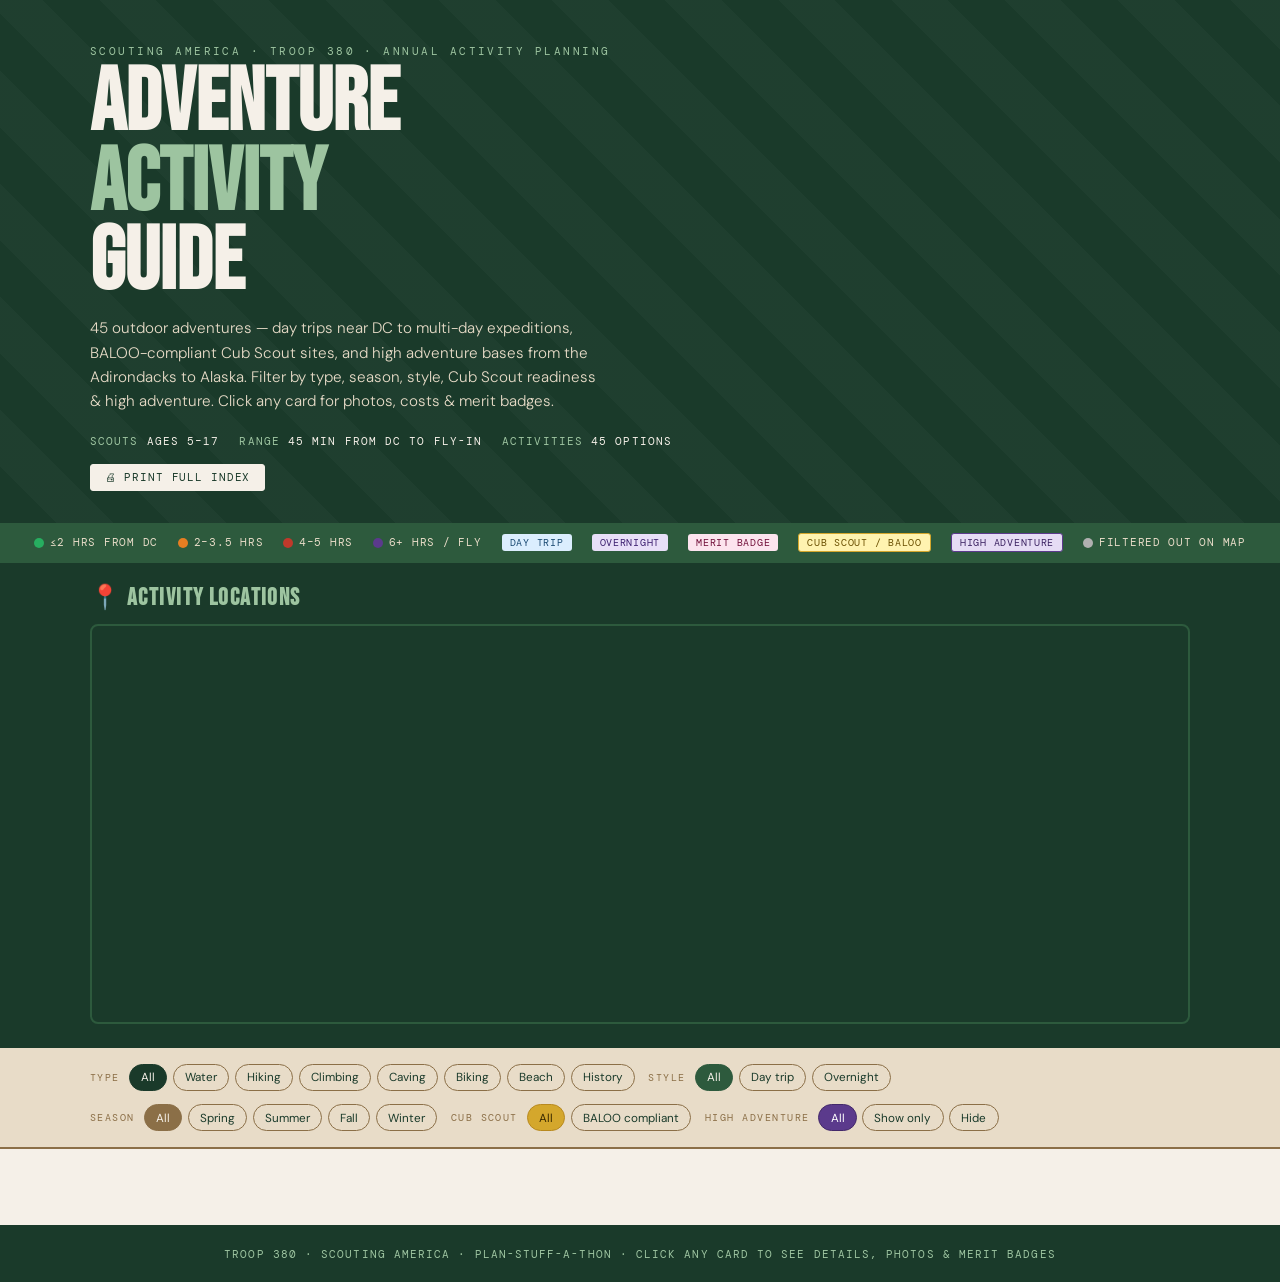
==== commit 91f2fa7d: "Add high adventure activities, filter, and map dimming Adds 16 high adventure programs (ids 30-45) s" ====
--- a/index.html
+++ b/index.html
@@ -26,11 +26,11 @@
   <div class="hdr">
     <div class="troop-label">Scouting America · Troop 380 · Annual Activity Planning</div>
     <h1>Adventure<br><em>Activity</em><br>Guide</h1>
-    <p class="hdr-sub">29 outdoor adventures within reach of DC — day trips to multi-day expeditions, including BALOO-compliant Cub Scout sites. Filter by type, season, style &amp; Cub Scout readiness. Click any card for photos, costs &amp; merit badges.</p>
+    <p class="hdr-sub">45 outdoor adventures — day trips near DC to multi-day expeditions, BALOO-compliant Cub Scout sites, and high adventure bases from the Adirondacks to Alaska. Filter by type, season, style, Cub Scout readiness &amp; high adventure. Click any card for photos, costs &amp; merit badges.</p>
     <div class="hdr-meta">
       <div><span>Scouts</span> <b>Ages 5–17</b></div>
-      <div><span>Range</span> <b>45 min – 5 hrs from DC</b></div>
-      <div><span>Activities</span> <b>29 options</b></div>
+      <div><span>Range</span> <b>45 min from DC to fly-in</b></div>
+      <div><span>Activities</span> <b>45 options</b></div>
     </div>
     <button class="print-btn" id="printIndexBtn" type="button">🖨 Print full index</button>
   </div>
@@ -42,10 +42,13 @@
   <div class="leg-item"><div class="leg-dot" style="background:var(--c-near)"></div>≤2 hrs from DC</div>
   <div class="leg-item"><div class="leg-dot" style="background:var(--c-mid)"></div>2–3.5 hrs</div>
   <div class="leg-item"><div class="leg-dot" style="background:var(--c-far)"></div>4–5 hrs</div>
+  <div class="leg-item"><div class="leg-dot" style="background:var(--c-xfar)"></div>6+ hrs / fly</div>
   <div class="leg-item"><span class="leg-pill t-day">Day trip</span></div>
   <div class="leg-item"><span class="leg-pill t-over">Overnight</span></div>
   <div class="leg-item"><span class="leg-pill t-merit">Merit badge</span></div>
   <div class="leg-item"><span class="leg-pill t-baloo">Cub Scout / BALOO</span></div>
+  <div class="leg-item"><span class="leg-pill t-ha">High adventure</span></div>
+  <div class="leg-item"><div class="leg-dot" style="background:#b0b0b0"></div>Filtered out on map</div>
 </div>
 
 <!-- MAP -->
@@ -88,6 +91,12 @@
       <span class="flabel">Cub Scout</span>
       <button class="fb on-b" data-g="baloo" data-v="all">All</button>
       <button class="fb" data-g="baloo" data-v="yes">BALOO compliant</button>
+    </div>
+    <div class="fg">
+      <span class="flabel">High adventure</span>
+      <button class="fb on-h" data-g="ha" data-v="all">All</button>
+      <button class="fb" data-g="ha" data-v="yes">Show only</button>
+      <button class="fb" data-g="ha" data-v="no">Hide</button>
     </div>
     <div id="countBadge"></div>
   </div>
--- a/styles.css
+++ b/styles.css
@@ -2,7 +2,7 @@
 :root {
   --forest: #1a3a2a; --pine: #2d5a3d; --moss: #6b9c78; --fern: #9dc4a0;
   --cream: #f5f0e8; --sand: #e8dcc8; --bark: #8b6f47; --slate: #34495e;
-  --c-near: #27ae60; --c-mid: #e67e22; --c-far: #c0392b;
+  --c-near: #27ae60; --c-mid: #e67e22; --c-far: #c0392b; --c-xfar: #5b3a8c;
 }
 * { box-sizing: border-box; margin: 0; padding: 0; }
 html, body { height: 100%; }
@@ -94,6 +94,7 @@
 .fb.on-t { background: var(--pine); color: var(--cream); border-color: var(--pine); }
 .fb.on-s { background: var(--bark); color: var(--cream); border-color: var(--bark); }
 .fb.on-b { background: #d4a72c; color: #3a2a00; border-color: #b8891f; }
+.fb.on-h { background: #5b3a8c; color: #fff; border-color: #43296a; }
 #countBadge {
   margin-left: auto; font-family: 'DM Mono', monospace;
   font-size: .68rem; color: var(--bark); letter-spacing: .07em; white-space: nowrap;
@@ -115,6 +116,7 @@
 .s-near { background: var(--c-near); }
 .s-mid  { background: var(--c-mid);  }
 .s-far  { background: var(--c-far);  }
+.s-xfar { background: var(--c-xfar); }
 .c-body { padding: .95rem 1.05rem .8rem; flex: 1; display: flex; flex-direction: column; gap: .5rem; }
 .c-top  { display: flex; justify-content: space-between; align-items: flex-start; gap: .45rem; }
 .c-title {
@@ -128,6 +130,7 @@
 .d-near { background: #d5f5e0; color: #1a6b37; }
 .d-mid  { background: #fde8cc; color: #7d4b0a; }
 .d-far  { background: #fad7d5; color: #7b1c19; }
+.d-xfar { background: #e6dcf5; color: #3d2463; }
 
 /* Season dots */
 .seas { display: flex; gap: 3px; }
@@ -156,6 +159,7 @@
 .t-merit { background: #fce4ee; color: #72103a; }
 .t-bsa   { background: #ffe0cc; color: #7d3000; }
 .t-baloo { background: #fff3b0; color: #6a4f00; border: 1px solid #d4a72c; }
+.t-ha    { background: #e6dcf5; color: #3d2463; border: 1px solid #5b3a8c; }
 .t-def   { background: #eee;    color: #555;    }
 
 .c-desc { font-size: .8rem; color: var(--slate); line-height: 1.55; font-weight: 300; flex: 1; }
@@ -405,6 +409,7 @@
   .s-near { background: #27ae60 !important; -webkit-print-color-adjust: exact; print-color-adjust: exact; }
   .s-mid  { background: #e67e22 !important; -webkit-print-color-adjust: exact; print-color-adjust: exact; }
   .s-far  { background: #c0392b !important; -webkit-print-color-adjust: exact; print-color-adjust: exact; }
+  .s-xfar { background: #5b3a8c !important; -webkit-print-color-adjust: exact; print-color-adjust: exact; }
   .c-body { padding: 6pt 8pt !important; gap: 4pt !important; }
   .c-title { font-size: 12pt !important; color: #000 !important; }
   .c-desc { font-size: 8.5pt !important; color: #333 !important; line-height: 1.35 !important; }
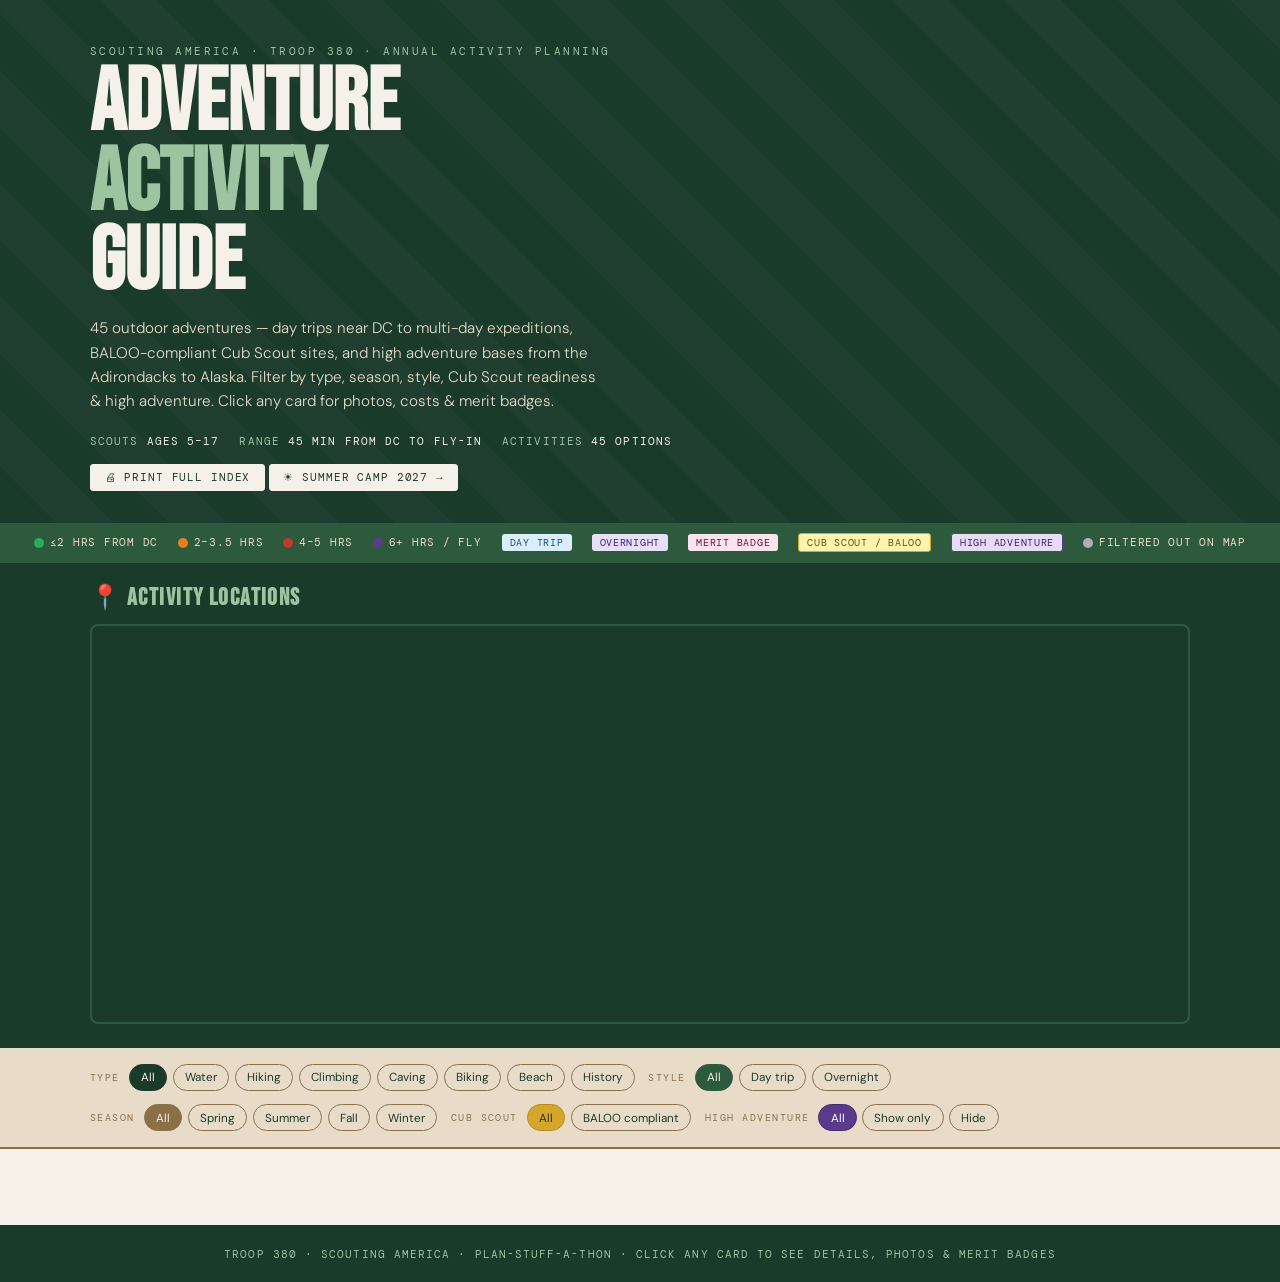
==== commit b9c8e4d5: "Add Summer Camp 2027 comparison page New camps.html page that compares 17 Scouts BSA resident camps " ====
--- a/index.html
+++ b/index.html
@@ -33,6 +33,7 @@
       <div><span>Activities</span> <b>45 options</b></div>
     </div>
     <button class="print-btn" id="printIndexBtn" type="button">🖨 Print full index</button>
+    <a class="print-btn page-link" href="camps.html">☀ Summer camp 2027 &#8594;</a>
   </div>
 </header>
 
--- a/styles.css
+++ b/styles.css
@@ -659,3 +659,153 @@
     text-align: center;
   }
 }
+
+/* ═══════════════════════════════════════════════════════════════════════════
+   MAP POPUP — built as DOM nodes by buildPopupNode() in app.js
+   ═══════════════════════════════════════════════════════════════════════════ */
+.map-pop { font-family: 'DM Sans', sans-serif; font-size: 13px; line-height: 1.5; }
+.map-pop-title {
+  font-family: 'Bebas Neue', sans-serif; font-size: 1.1rem;
+  letter-spacing: .04em; color: #1a3a2a; margin-bottom: 3px;
+}
+.map-pop-meta { font-family: 'DM Mono', monospace; font-size: .68rem; color: #8b6f47; }
+.map-pop-cost {
+  font-family: 'DM Mono', monospace; font-size: .72rem;
+  color: #2d5a3d; font-weight: 500; margin: 4px 0;
+}
+.map-pop-btn {
+  margin-top: 6px; padding: 4px 12px; background: #2d5a3d; color: #fff;
+  border: none; border-radius: 3px; font-size: .68rem;
+  font-family: 'DM Mono', monospace; cursor: pointer;
+  text-transform: uppercase; letter-spacing: .04em;
+}
+.map-pop-btn:hover { background: #1a3a2a; }
+.map-pop-btn:focus-visible { outline: 2px solid #1a3a2a; outline-offset: 2px; }
+
+/* ═══════════════════════════════════════════════════════════════════════════
+   SUMMER CAMP PAGE — camps.html / camps.js
+   Reuses the header, legend, map, filter bar, card, and overlay styles above.
+   ═══════════════════════════════════════════════════════════════════════════ */
+
+/* Link between the two pages (styled like the print button) */
+.page-link { text-decoration: none; }
+
+/* Legend dots for camps.html (no inline styles in markup) */
+.ld-near  { background: var(--c-near); }
+.ld-mid   { background: var(--c-mid); }
+.ld-far   { background: var(--c-far); }
+.ld-muted { background: #b0b0b0; }
+
+/* Patrol preferences panel */
+.pref-wrap { background: var(--cream); padding: 1.5rem 2rem 1.25rem; border-bottom: 1px solid var(--sand); }
+.pref-inner { max-width: 1100px; margin: 0 auto; }
+.pref-inner h2 {
+  font-family: 'Bebas Neue', sans-serif; font-size: 1.5rem;
+  letter-spacing: .06em; color: var(--pine);
+}
+.pref-sub { font-size: .82rem; color: var(--slate); font-weight: 300; margin: .2rem 0 .85rem; max-width: 720px; line-height: 1.55; }
+.pref-grid { display: grid; grid-template-columns: repeat(auto-fill, minmax(190px, 1fr)); gap: .7rem; }
+.pref-card { background: #fff; border: 1.5px solid var(--sand); border-radius: 8px; padding: .7rem .85rem; }
+.pref-code {
+  float: right; font-family: 'DM Mono', monospace; font-size: .62rem;
+  background: var(--forest); color: var(--cream); padding: 1px 6px; border-radius: 3px;
+}
+.pref-name { font-family: 'Bebas Neue', sans-serif; font-size: 1.15rem; letter-spacing: .04em; color: var(--forest); margin-bottom: .3rem; }
+.pref-list { list-style: none; display: flex; flex-direction: column; gap: .2rem; }
+.pref-list li { font-size: .78rem; color: var(--slate); padding-left: .9rem; position: relative; line-height: 1.4; }
+.pref-list li::before { content: '•'; position: absolute; left: .1rem; color: var(--moss); }
+.pref-list li.pref-na { color: #888; }
+.pref-note { font-size: .66rem; font-style: italic; }
+
+/* Sort select in the filter bar */
+.sort-sel {
+  padding: .28rem .6rem; border: 1.5px solid var(--bark); border-radius: 20px;
+  background: #fff; color: var(--forest);
+  font-family: 'DM Sans', sans-serif; font-size: .73rem; cursor: pointer;
+}
+
+/* Extra tag colors */
+.t-meal-dh { background: #dbeefe; color: #1a4a72; }
+.t-meal-pc { background: #ffe0cc; color: #7d3000; }
+.t-meal-hs { background: #fff0cc; color: #7d5200; }
+.t-salt    { background: #f5d5d0; color: #7d2010; }
+
+/* Card extras */
+.c-place { font-family: 'DM Mono', monospace; font-size: .64rem; color: var(--bark); letter-spacing: .03em; }
+
+/* Week strip and pills */
+.wk-strip { display: flex; flex-wrap: wrap; gap: 3px; align-items: center; }
+.wk-cell {
+  font-family: 'DM Mono', monospace; font-size: .6rem; padding: 2px 5px;
+  border-radius: 3px; border: 1.5px solid transparent; min-width: 2.4rem; text-align: center;
+}
+.wk-survey { border-color: #b8891f; }
+.wk-unknown { font-family: 'DM Mono', monospace; font-size: .62rem; color: #888; margin-left: .3rem; }
+.wk-pill {
+  display: inline-block; font-family: 'DM Mono', monospace; font-size: .6rem;
+  padding: 2px 7px; border-radius: 10px; white-space: nowrap;
+}
+.wk-open   { background: #c8ebd0; color: #1a5c32; }
+.wk-almost { background: #fcd9a8; color: #7d4a00; }
+.wk-full   { background: #f5c0b8; color: #7d2010; }
+.wk-listed { background: #dbeefe; color: #1a4a72; }
+.wk-none   { background: #eee; color: #aaa; }
+
+/* Patrol fit bar */
+.fit { display: flex; align-items: center; gap: .5rem; }
+.fit-lbl { font-family: 'DM Mono', monospace; font-size: .6rem; text-transform: uppercase; letter-spacing: .08em; color: var(--bark); white-space: nowrap; }
+.fit-lbl b { color: var(--forest); font-weight: 500; }
+.fit-track {
+  flex: 1; height: 7px; border: none; border-radius: 4px; overflow: hidden;
+  background: var(--sand); appearance: none; -webkit-appearance: none;
+}
+.fit-track::-webkit-progress-bar   { background: var(--sand); border-radius: 4px; }
+.fit-track::-webkit-progress-value { background: var(--moss); border-radius: 4px; }
+.fit-track::-moz-progress-bar      { background: var(--moss); border-radius: 4px; }
+
+/* Week-by-week table */
+.wk-section { margin-top: 2.5rem; }
+.wk-title { font-family: 'Bebas Neue', sans-serif; font-size: 1.5rem; letter-spacing: .06em; color: var(--pine); }
+.wk-sub { font-size: .8rem; color: var(--slate); font-weight: 300; margin: .2rem 0 .75rem; }
+.wk-scroll { overflow-x: auto; border: 1.5px solid var(--sand); border-radius: 8px; background: #fff; }
+.wk-table { border-collapse: collapse; width: 100%; font-size: .76rem; }
+.wk-table th {
+  font-family: 'DM Mono', monospace; font-size: .6rem; text-transform: uppercase;
+  letter-spacing: .08em; color: var(--bark); text-align: left;
+  padding: .55rem .6rem; background: var(--cream); border-bottom: 1.5px solid var(--sand); white-space: nowrap;
+}
+.wk-table td { padding: .45rem .6rem; border-bottom: 1px solid var(--sand); color: var(--slate); white-space: nowrap; }
+.wk-table tbody tr { cursor: pointer; }
+.wk-table tbody tr:hover, .wk-table tbody tr:focus-visible { background: #f7f3ec; outline: none; }
+.wk-th-camp, .wk-td-camp { position: sticky; left: 0; background: inherit; }
+.wk-td-camp { font-weight: 500; color: var(--forest); background: #fff; }
+.wk-table tbody tr:hover .wk-td-camp { background: #f7f3ec; }
+.wk-th-survey { background: #fdecc8 !important; color: #7d4a00 !important; }
+.wk-td-survey { background: #fffaf0; }
+.wk-dash { color: #ccc; }
+
+/* Overlay extras */
+.ol-weeks { background: #fff; border: 1px solid var(--sand); border-radius: 6px; padding: .8rem; margin-bottom: .9rem; }
+.cost-sub { font-family: 'DM Mono', monospace; font-size: .7rem; color: var(--bark); margin-top: .1rem; }
+.ol-links { display: flex; flex-direction: column; align-items: flex-start; gap: .1rem; }
+.dbox-title-gap { margin-top: .85rem; }
+.fit-row { display: flex; gap: .6rem; align-items: baseline; padding: .35rem 0; border-top: 1px dashed var(--sand); }
+.fit-row:first-of-type { border-top: none; }
+.fit-patrol { font-family: 'DM Mono', monospace; font-size: .66rem; color: var(--forest); min-width: 8.5rem; }
+.fit-patrol span { color: var(--bark); }
+.fit-asks { display: flex; flex-wrap: wrap; gap: .3rem; }
+.ask { font-size: .68rem; padding: 2px 7px; border-radius: 3px; font-family: 'DM Mono', monospace; }
+.ask-yes { background: #c8ebd0; color: #1a5c32; }
+.ask-no  { background: #f5c0b8; color: #7d2010; }
+.ask-unk { background: #eee; color: #666; }
+.ask-na  { background: transparent; color: #999; border: 1px dashed #ccc; }
+
+@media (max-width: 600px) {
+  .pref-wrap { padding-left: 1rem; padding-right: 1rem; }
+  .fit-row { flex-direction: column; gap: .25rem; }
+}
+
+/* Camps page: the activity guide's print modes do not apply */
+@media print {
+  .camps-page #map-wrap, .camps-page .filters, .camps-page .overlay { display: none !important; }
+}
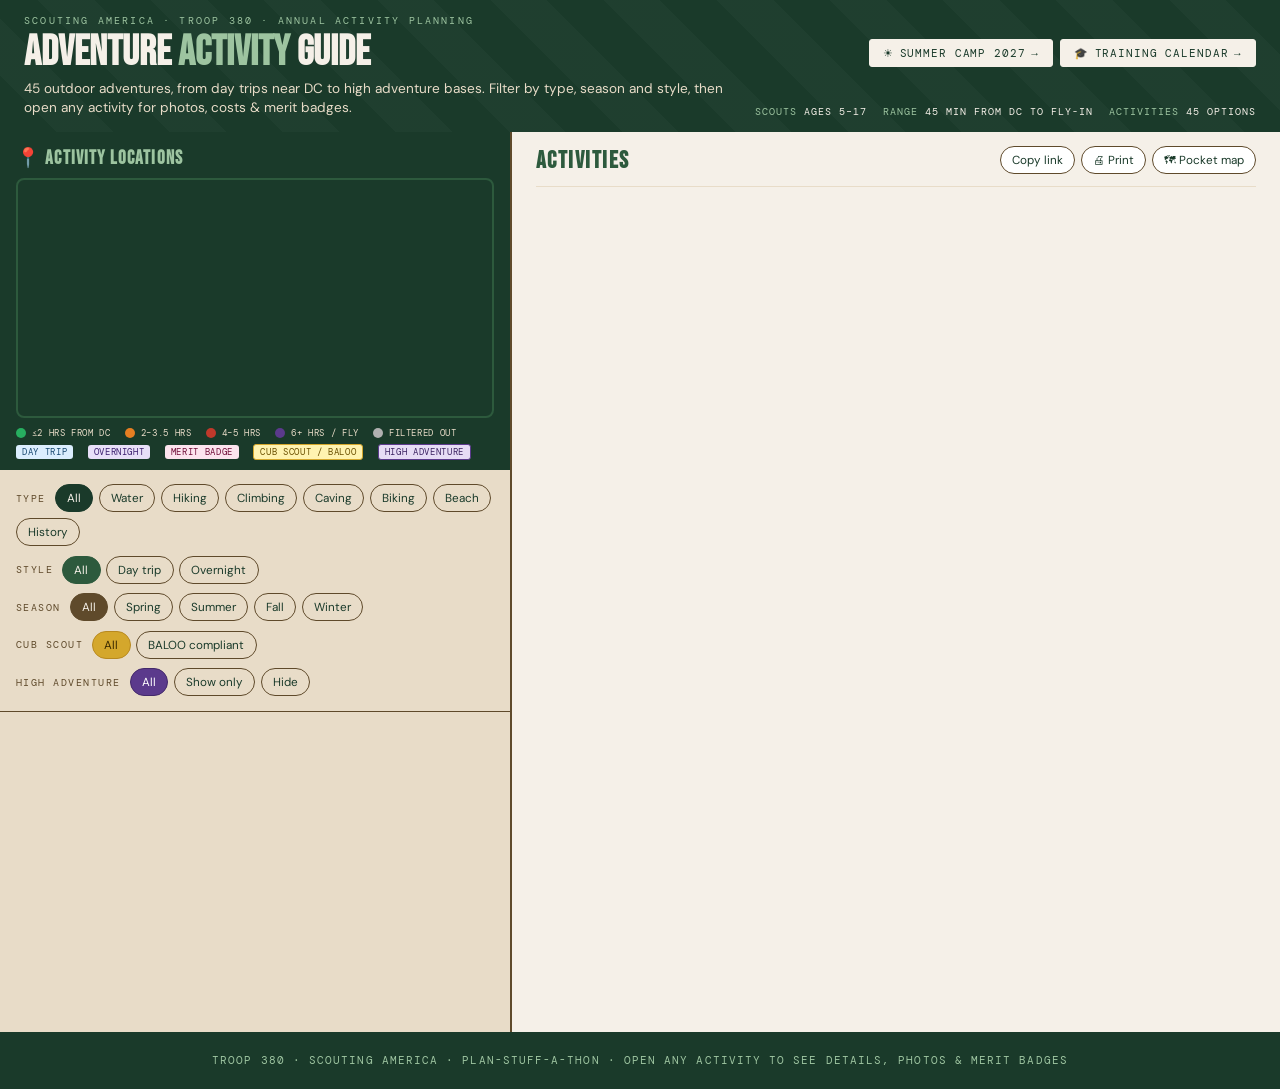
==== commit 584692cc: "Shared layout, in-pane details, shareable links, print and pocket map tools Activity guide and summe" ====
--- a/index.html
+++ b/index.html
@@ -18,154 +18,199 @@
 <link rel="stylesheet" href="styles.css">
 
 </head>
-<body>
+<body class="app-page">
+
+<a class="tr-skip" href="#results">Skip to activity results</a>
 
 <!-- HEADER -->
 
 <header>
   <div class="hdr">
     <div class="troop-label">Scouting America · Troop 380 · Annual Activity Planning</div>
-    <h1>Adventure<br><em>Activity</em><br>Guide</h1>
-    <p class="hdr-sub">45 outdoor adventures — day trips near DC to multi-day expeditions, BALOO-compliant Cub Scout sites, and high adventure bases from the Adirondacks to Alaska. Filter by type, season, style, Cub Scout readiness &amp; high adventure. Click any card for photos, costs &amp; merit badges.</p>
+    <h1>Adventure <em>Activity</em> Guide</h1>
+    <p class="hdr-sub">45 outdoor adventures, from day trips near DC to high adventure bases. Filter by type, season and style, then open any activity for photos, costs &amp; merit badges.</p>
     <div class="hdr-meta">
       <div><span>Scouts</span> <b>Ages 5–17</b></div>
       <div><span>Range</span> <b>45 min from DC to fly-in</b></div>
       <div><span>Activities</span> <b>45 options</b></div>
     </div>
-    <button class="print-btn" id="printIndexBtn" type="button">🖨 Print full index</button>
-    <a class="print-btn page-link" href="camps.html">☀ Summer camp 2027 &#8594;</a>
+    <nav class="hdr-links" aria-label="Other pages">
+      <a class="print-btn page-link" href="summer-camp/"><span aria-hidden="true">☀</span> Summer camp 2027 <span aria-hidden="true">&#8594;</span></a>
+      <a class="print-btn page-link" href="training/"><span aria-hidden="true">🎓</span> Training calendar <span aria-hidden="true">&#8594;</span></a>
+    </nav>
   </div>
 </header>
 
-<!-- LEGEND -->
-
-<div class="legend">
-  <div class="leg-item"><div class="leg-dot" style="background:var(--c-near)"></div>≤2 hrs from DC</div>
-  <div class="leg-item"><div class="leg-dot" style="background:var(--c-mid)"></div>2–3.5 hrs</div>
-  <div class="leg-item"><div class="leg-dot" style="background:var(--c-far)"></div>4–5 hrs</div>
-  <div class="leg-item"><div class="leg-dot" style="background:var(--c-xfar)"></div>6+ hrs / fly</div>
-  <div class="leg-item"><span class="leg-pill t-day">Day trip</span></div>
-  <div class="leg-item"><span class="leg-pill t-over">Overnight</span></div>
-  <div class="leg-item"><span class="leg-pill t-merit">Merit badge</span></div>
-  <div class="leg-item"><span class="leg-pill t-baloo">Cub Scout / BALOO</span></div>
-  <div class="leg-item"><span class="leg-pill t-ha">High adventure</span></div>
-  <div class="leg-item"><div class="leg-dot" style="background:#b0b0b0"></div>Filtered out on map</div>
-</div>
-
-<!-- MAP -->
-
-<div id="map-wrap">
-  <h2>📍 Activity Locations</h2>
-  <div id="mapView"></div>
-</div>
-
-<!-- FILTERS -->
-
-<div class="filters">
-  <div class="filters-inner">
-    <div class="fg">
-      <span class="flabel">Type</span>
-      <button class="fb on"  data-g="type" data-v="all">All</button>
-      <button class="fb" data-g="type" data-v="water">Water</button>
-      <button class="fb" data-g="type" data-v="hiking">Hiking</button>
-      <button class="fb" data-g="type" data-v="climbing">Climbing</button>
-      <button class="fb" data-g="type" data-v="cave">Caving</button>
-      <button class="fb" data-g="type" data-v="bike">Biking</button>
-      <button class="fb" data-g="type" data-v="beach">Beach</button>
-      <button class="fb" data-g="type" data-v="history">History</button>
-    </div>
-    <div class="fg">
-      <span class="flabel">Style</span>
-      <button class="fb on-t" data-g="trip" data-v="all">All</button>
-      <button class="fb" data-g="trip" data-v="day">Day trip</button>
-      <button class="fb" data-g="trip" data-v="overnight">Overnight</button>
-    </div>
-    <div class="fg">
-      <span class="flabel">Season</span>
-      <button class="fb on-s" data-g="seas" data-v="all">All</button>
-      <button class="fb" data-g="seas" data-v="Sp">Spring</button>
-      <button class="fb" data-g="seas" data-v="Su">Summer</button>
-      <button class="fb" data-g="seas" data-v="Fa">Fall</button>
-      <button class="fb" data-g="seas" data-v="Wi">Winter</button>
-    </div>
-    <div class="fg">
-      <span class="flabel">Cub Scout</span>
-      <button class="fb on-b" data-g="baloo" data-v="all">All</button>
-      <button class="fb" data-g="baloo" data-v="yes">BALOO compliant</button>
-    </div>
-    <div class="fg">
-      <span class="flabel">High adventure</span>
-      <button class="fb on-h" data-g="ha" data-v="all">All</button>
-      <button class="fb" data-g="ha" data-v="yes">Show only</button>
-      <button class="fb" data-g="ha" data-v="no">Hide</button>
-    </div>
-    <div id="countBadge"></div>
-  </div>
-</div>
-
-<!-- CARDS -->
-
-<main class="main">
-  <div class="grid" id="grid"></div>
-</main>
-
-<footer>Troop 380 · Scouting America · Plan-Stuff-A-Thon · Click any card to see details, photos &amp; merit badges</footer>
-
-<!-- OVERLAY -->
-
-<div id="overlay" class="overlay" role="dialog" aria-modal="true" aria-label="Activity details">
-  <div class="ol-panel">
-    <button class="ol-close" id="olClose" aria-label="Close">✕</button>
-    <div class="gallery" id="gallery">
-      <button class="g-nav g-prev" id="gPrev" aria-label="Previous photo">&#8249;</button>
-      <button class="g-nav g-next" id="gNext" aria-label="Next photo">&#8250;</button>
-      <div class="g-dots" id="gDots"></div>
-      <div class="g-cap"  id="gCap"></div>
-    </div>
-    <div class="ol-body">
-      <div class="ol-title" id="olTitle"></div>
-      <div class="ol-meta"  id="olMeta"></div>
-      <p   class="ol-desc"  id="olDesc"></p>
-      <div class="detail-grid" id="olGrid"></div>
-      <div id="olMerits"></div>
-
-      <!-- Print button (screen only) -->
-      <button class="print-btn print-btn-inline" id="printActivityBtn" type="button">🖨 Print this activity sheet</button>
-
-      <!-- Notes section — print-only, used when scouts/chairs annotate sheet -->
-      <div class="notes-block">
-        <div class="notes-title">📝 Planning Notes</div>
-        <div class="notes-grid">
-          <div class="notes-field">
-            <div class="notes-label">Proposed Date(s)</div>
-            <div style="min-height:.4in"></div>
-          </div>
-          <div class="notes-field">
-            <div class="notes-label">Activity Chair</div>
-            <div style="min-height:.4in"></div>
-          </div>
-          <div class="notes-field">
-            <div class="notes-label">Estimated # of Scouts</div>
-            <div style="min-height:.4in"></div>
-          </div>
-          <div class="notes-field">
-            <div class="notes-label">Estimated # of Adults</div>
-            <div style="min-height:.4in"></div>
+<div class="tr-split">
+
+<!-- LEFT: MAP, LEGEND, FILTERS -->
+
+<aside class="tr-left" aria-label="Map and filters">
+
+  <div id="map-wrap">
+    <h2 id="mapTitle"><span aria-hidden="true">📍</span> Activity Locations</h2>
+    <div id="mapView" role="group" aria-labelledby="mapTitle" aria-describedby="mapHelp"></div>
+    <p class="sr-only" id="mapHelp">Map of the activities. Hovering a marker names the activity and clicking it opens the details. Every activity is also listed in the results, where it can be opened from the keyboard.</p>
+    <div class="legend" aria-label="Map and card legend">
+      <div class="leg-item"><div class="leg-dot ld-near"></div>≤2 hrs from DC</div>
+      <div class="leg-item"><div class="leg-dot ld-mid"></div>2–3.5 hrs</div>
+      <div class="leg-item"><div class="leg-dot ld-far"></div>4–5 hrs</div>
+      <div class="leg-item"><div class="leg-dot ld-xfar"></div>6+ hrs / fly</div>
+      <div class="leg-item"><div class="leg-dot ld-muted"></div>Filtered out</div>
+      <div class="leg-item"><span class="leg-pill t-day">Day trip</span></div>
+      <div class="leg-item"><span class="leg-pill t-over">Overnight</span></div>
+      <div class="leg-item"><span class="leg-pill t-merit">Merit badge</span></div>
+      <div class="leg-item"><span class="leg-pill t-baloo">Cub Scout / BALOO</span></div>
+      <div class="leg-item"><span class="leg-pill t-ha">High adventure</span></div>
+    </div>
+  </div>
+
+  <div class="filters" id="filterSheet" aria-labelledby="sheetTitle">
+    <div class="tr-sheet-head">
+      <h2 class="wk-title" id="sheetTitle">Filters</h2>
+      <button type="button" class="fb on" id="filterClose">Done</button>
+    </div>
+    <div class="filters-inner">
+      <div class="fg" role="group" aria-labelledby="lblType">
+        <span class="flabel" id="lblType">Type</span>
+        <button type="button" class="fb on" data-g="type" data-v="all">All</button>
+        <button type="button" class="fb" data-g="type" data-v="water">Water</button>
+        <button type="button" class="fb" data-g="type" data-v="hiking">Hiking</button>
+        <button type="button" class="fb" data-g="type" data-v="climbing">Climbing</button>
+        <button type="button" class="fb" data-g="type" data-v="cave">Caving</button>
+        <button type="button" class="fb" data-g="type" data-v="bike">Biking</button>
+        <button type="button" class="fb" data-g="type" data-v="beach">Beach</button>
+        <button type="button" class="fb" data-g="type" data-v="history">History</button>
+      </div>
+      <div class="fg" role="group" aria-labelledby="lblTrip">
+        <span class="flabel" id="lblTrip">Style</span>
+        <button type="button" class="fb on-t" data-g="trip" data-v="all">All</button>
+        <button type="button" class="fb" data-g="trip" data-v="day">Day trip</button>
+        <button type="button" class="fb" data-g="trip" data-v="overnight">Overnight</button>
+      </div>
+      <div class="fg" role="group" aria-labelledby="lblSeas">
+        <span class="flabel" id="lblSeas">Season</span>
+        <button type="button" class="fb on-s" data-g="seas" data-v="all">All</button>
+        <button type="button" class="fb" data-g="seas" data-v="Sp">Spring</button>
+        <button type="button" class="fb" data-g="seas" data-v="Su">Summer</button>
+        <button type="button" class="fb" data-g="seas" data-v="Fa">Fall</button>
+        <button type="button" class="fb" data-g="seas" data-v="Wi">Winter</button>
+      </div>
+      <div class="fg" role="group" aria-labelledby="lblBaloo">
+        <span class="flabel" id="lblBaloo">Cub Scout</span>
+        <button type="button" class="fb on-b" data-g="baloo" data-v="all">All</button>
+        <button type="button" class="fb" data-g="baloo" data-v="yes">BALOO compliant</button>
+      </div>
+      <div class="fg" role="group" aria-labelledby="lblHA">
+        <span class="flabel" id="lblHA">High adventure</span>
+        <button type="button" class="fb on-h" data-g="ha" data-v="all">All</button>
+        <button type="button" class="fb" data-g="ha" data-v="yes">Show only</button>
+        <button type="button" class="fb" data-g="ha" data-v="no">Hide</button>
+      </div>
+    </div>
+  </div>
+
+</aside>
+
+<!-- RIGHT: RESULTS -->
+
+<main class="main tr-right" id="results" tabindex="-1">
+
+  <!-- Print only: the filters in effect and a QR code back to this view -->
+  <div class="tr-print-head">
+    <p class="tr-print-filters" id="printFilters"></p>
+    <div class="tr-print-qr" id="printQr" aria-hidden="true"></div>
+  </div>
+
+  <div id="listView">
+    <div class="tr-results-head">
+      <h2 class="wk-title" id="resultsTitle" tabindex="-1">Activities</h2>
+      <div id="countBadge" role="status" aria-live="polite"></div>
+      <button type="button" class="fb tr-filter-open" id="filterOpen" aria-controls="filterSheet" aria-expanded="false">Filters</button>
+      <div class="tr-tools" role="group" aria-label="Share and print">
+        <button type="button" class="fb tr-copy" data-copy-link>Copy link</button>
+        <button type="button" class="fb tr-copy" id="printIndexBtn"><span aria-hidden="true">🖨</span> Print</button>
+        <button type="button" class="fb tr-copy" data-pocket><span aria-hidden="true">🗺</span> Pocket map <span class="sr-only">(opens in a new tab)</span></button>
+      </div>
+      <ul class="tr-active" id="activeBar" aria-label="Filters in effect" hidden></ul>
+    </div>
+    <div class="grid" id="grid"></div>
+  </div>
+
+  <!-- One activity, shown in place of the list so the map stays in view -->
+  <div id="detailView" hidden>
+    <div class="tr-results-head">
+      <button type="button" class="fb on" id="detailBack"><span aria-hidden="true">&#8592;</span> Back to all results</button>
+      <div class="tr-tools" role="group" aria-label="Share and print">
+        <button type="button" class="fb tr-copy" data-copy-link>Copy link</button>
+        <button type="button" class="fb tr-copy" id="printActivityBtn"><span aria-hidden="true">🖨</span> Print</button>
+      </div>
+      <span class="tr-detail-hint">Its location is highlighted on the map</span>
+    </div>
+    <div id="overlay" class="overlay" role="region" aria-labelledby="olTitle">
+    <div class="ol-panel">
+        <div class="gallery" id="gallery">
+          <button type="button" class="g-nav g-prev" id="gPrev" aria-label="Previous photo"><span aria-hidden="true">&#8249;</span></button>
+          <button type="button" class="g-nav g-next" id="gNext" aria-label="Next photo"><span aria-hidden="true">&#8250;</span></button>
+          <div class="g-dots" id="gDots"></div>
+          <div class="g-cap"  id="gCap"></div>
+        </div>
+        <div class="ol-body">
+          <h2 class="ol-title" id="olTitle" tabindex="-1"></h2>
+          <div class="ol-meta"  id="olMeta"></div>
+          <p   class="ol-desc"  id="olDesc"></p>
+          <div class="detail-grid" id="olGrid"></div>
+          <div id="olMerits"></div>
+
+          <!-- Notes section — print-only, used when scouts/chairs annotate sheet -->
+          <div class="notes-block">
+            <div class="notes-title">📝 Planning Notes</div>
+            <div class="notes-grid">
+              <div class="notes-field">
+                <div class="notes-label">Proposed Date(s)</div>
+                <div style="min-height:.4in"></div>
+              </div>
+              <div class="notes-field">
+                <div class="notes-label">Activity Chair</div>
+                <div style="min-height:.4in"></div>
+              </div>
+              <div class="notes-field">
+                <div class="notes-label">Estimated # of Scouts</div>
+                <div style="min-height:.4in"></div>
+              </div>
+              <div class="notes-field">
+                <div class="notes-label">Estimated # of Adults</div>
+                <div style="min-height:.4in"></div>
+              </div>
+            </div>
+
+            <div class="notes-lines-label">Scout Preferences &amp; Interest Level</div>
+            <div class="notes-lines"></div>
+
+            <div class="notes-lines-label" style="margin-top:10pt">Logistics &amp; Transportation Notes</div>
+            <div class="notes-lines"></div>
+
+            <div class="notes-lines-label" style="margin-top:10pt">Additional Notes / Action Items</div>
+            <div class="notes-lines notes-lines-large"></div>
           </div>
         </div>
-
-        <div class="notes-lines-label">Scout Preferences &amp; Interest Level</div>
-        <div class="notes-lines"></div>
-
-        <div class="notes-lines-label" style="margin-top:10pt">Logistics &amp; Transportation Notes</div>
-        <div class="notes-lines"></div>
-
-        <div class="notes-lines-label" style="margin-top:10pt">Additional Notes / Action Items</div>
-        <div class="notes-lines notes-lines-large"></div>
-      </div>
-    </div>
-  </div>
+      </div>
+    </div>
+  </div>
+
+</main>
+
 </div>
+
+<footer>Troop 380 · Scouting America · Plan-Stuff-A-Thon · Open any activity to see details, photos &amp; merit badges</footer>
+
+<!-- Hover card for map markers -->
+
+<div class="tr-tip" id="hoverTip" aria-hidden="true" hidden></div>
+
+<!-- Backdrop behind the filter sheet on phones -->
+
+<div class="tr-sheet-backdrop" id="sheetBackdrop"></div>
 
 <script type="module" src="app.js"></script>
 
--- a/styles.css
+++ b/styles.css
@@ -739,7 +739,6 @@
   font-family: 'DM Mono', monospace; font-size: .6rem; padding: 2px 5px;
   border-radius: 3px; border: 1.5px solid transparent; min-width: 2.4rem; text-align: center;
 }
-.wk-survey { border-color: #b8891f; }
 .wk-unknown { font-family: 'DM Mono', monospace; font-size: .62rem; color: #888; margin-left: .3rem; }
 .wk-pill {
   display: inline-block; font-family: 'DM Mono', monospace; font-size: .6rem;
@@ -780,8 +779,6 @@
 .wk-th-camp, .wk-td-camp { position: sticky; left: 0; background: inherit; }
 .wk-td-camp { font-weight: 500; color: var(--forest); background: #fff; }
 .wk-table tbody tr:hover .wk-td-camp { background: #f7f3ec; }
-.wk-th-survey { background: #fdecc8 !important; color: #7d4a00 !important; }
-.wk-td-survey { background: #fffaf0; }
 .wk-dash { color: #ccc; }
 
 /* Overlay extras */
@@ -805,7 +802,469 @@
   .fit-row { flex-direction: column; gap: .25rem; }
 }
 
+/* Merit badges on the camp page */
+.mb-search {
+  padding: .28rem .7rem; border: 1.5px solid var(--bark); border-radius: 20px;
+  background: #fff; color: var(--forest); font-family: 'DM Sans', sans-serif; font-size: .73rem; width: 11rem;
+}
+.c-merits { font-family: 'DM Mono', monospace; font-size: .62rem; color: var(--bark); letter-spacing: .03em; }
+.mb-box { margin-bottom: .9rem; }
+.mb-area { margin-top: .55rem; }
+.mb-area-name { font-family: 'DM Mono', monospace; font-size: .6rem; text-transform: uppercase; letter-spacing: .08em; color: var(--pine); }
+.merit-chip.merit-hit { background: #72103a; color: #fff; }
+
 /* Camps page: the activity guide's print modes do not apply */
 @media print {
   .camps-page #map-wrap, .camps-page .filters, .camps-page .overlay { display: none !important; }
 }
+
+/* ═══════════════════════════════════════════════════════════════════════════
+   TRAINING PAGE — training/index.html / training.js
+   Reuses the header, legend, map, filter bar, card, and overlay styles above.
+   ═══════════════════════════════════════════════════════════════════════════ */
+
+:root { --tr-youth: #2f7fbf; --tr-adult: #c0562b; --tr-both: #5b3a8c; }
+
+/* Audience colors: legend dots, card stripes, calendar days */
+.tr-dot-youth, .tr-bg-youth { background: var(--tr-youth); }
+.tr-dot-adult, .tr-bg-adult { background: var(--tr-adult); }
+.tr-dot-both,  .tr-bg-both  { background: var(--tr-both); }
+.tr-aud-youth { background: #dbeefe; color: #1a4a72; }
+.tr-aud-adult { background: #ffe0cc; color: #7d3000; }
+.tr-aud-both  { background: #e6dcf5; color: #3d2463; }
+
+/* The legend's last item is a sentence, not a swatch */
+.training-page .legend .leg-item:last-child { font-style: italic; }
+.app-page .hdr-sub { max-width: 600px; }
+.app-page .filters select.sort-sel { max-width: 15rem; }
+.app-page [hidden] { display: none !important; }
+
+/* Calendar: a grid of mini months */
+.tr-cal-section { margin-bottom: 2.25rem; }
+.tr-cal { display: grid; grid-template-columns: repeat(auto-fill, minmax(215px, 1fr)); gap: .9rem; }
+.tr-month { background: #fff; border: 1.5px solid var(--sand); border-radius: 8px; padding: .7rem .75rem .8rem; }
+.tr-month-name { font-family: 'Bebas Neue', sans-serif; font-size: 1.1rem; letter-spacing: .05em; color: var(--forest); margin-bottom: .35rem; }
+.tr-dow, .tr-days { display: grid; grid-template-columns: repeat(7, 1fr); gap: 2px; }
+.tr-dow span {
+  font-family: 'DM Mono', monospace; font-size: .55rem; text-align: center;
+  color: var(--bark); padding-bottom: .15rem;
+}
+.tr-day {
+  position: relative; aspect-ratio: 1; display: flex; align-items: center; justify-content: center;
+  font-family: 'DM Mono', monospace; font-size: .66rem; color: #9a9a9a;
+  border: 1.5px solid transparent; border-radius: 5px; padding: 0;
+}
+.tr-day-today { border-color: var(--moss); color: var(--forest); }
+.tr-day-ev { color: #fff; font-weight: 500; cursor: pointer; }
+.tr-day-ev:hover { filter: brightness(1.15); }
+.tr-day-ev:focus-visible { outline: 2px solid var(--forest); outline-offset: 1px; }
+.tr-day-on { border-color: var(--forest); box-shadow: 0 0 0 2px #d4a72c; }
+.tr-day-n {
+  position: absolute; top: -4px; right: -4px; min-width: 13px; height: 13px; padding: 0 2px;
+  border-radius: 7px; background: var(--forest); color: var(--cream);
+  font-size: .5rem; line-height: 13px; text-align: center;
+}
+.tr-day-bar {
+  display: flex; align-items: center; gap: .75rem; flex-wrap: wrap;
+  background: #fff3b0; border: 1px solid #d4a72c; border-radius: 6px;
+  padding: .45rem .75rem; margin-bottom: .75rem;
+  font-family: 'DM Mono', monospace; font-size: .7rem; color: #6a4f00;
+}
+
+/* Cards */
+.tr-list-title { margin-bottom: .75rem; }
+.tr-head { display: flex; gap: .75rem; align-items: flex-start; }
+.tr-head-text { display: flex; flex-direction: column; gap: .2rem; min-width: 0; }
+.tr-date {
+  flex-shrink: 0; width: 4.4rem; display: flex; flex-direction: column; align-items: center;
+  background: var(--cream); border: 1px solid var(--sand); border-radius: 6px; padding: .3rem .2rem .35rem;
+}
+.tr-date-m { font-family: 'DM Mono', monospace; font-size: .55rem; text-transform: uppercase; letter-spacing: .06em; color: var(--bark); }
+.tr-date-d { font-family: 'Bebas Neue', sans-serif; font-size: 1.45rem; line-height: 1.05; color: var(--forest); letter-spacing: .02em; }
+.tr-date-w { font-family: 'DM Mono', monospace; font-size: .55rem; color: var(--slate); }
+.training-page .c-desc { flex: 0 1 auto; }
+.training-page .c-cost { margin-top: auto; }
+.tr-council { margin-left: auto; }
+.tr-past { opacity: .6; }
+
+/* Several courses in one map popup */
+.tr-pop-btn { display: block; width: 100%; text-align: left; margin-top: .35rem; }
+
+@media (max-width: 600px) {
+  .tr-cal { grid-template-columns: repeat(auto-fill, minmax(150px, 1fr)); gap: .6rem; }
+}
+
+/* Long cost text stays on one line on a card; the overlay shows it in full */
+.training-page .c-cost { min-width: 0; }
+.training-page .cost-val { overflow: hidden; text-overflow: ellipsis; white-space: nowrap; min-width: 0; }
+.training-page .tr-council { flex-shrink: 0; white-space: nowrap; }
+
+/* Training page layout: facets (map, filters, calendar) on the left, results on the right.
+   The left pane sticks to the viewport and scrolls on its own, so the map and calendar
+   stay in view while the results scroll with the page. */
+.app-page header { padding: 1.5rem 2rem 1.25rem; }
+.app-page .hdr { max-width: none; }
+.app-page h1 { font-size: clamp(2.2rem, 4.5vw, 3.4rem); margin-bottom: .5rem; }
+.app-page .hdr-sub { max-width: 760px; }
+.app-page .hdr-meta { margin-top: .75rem; }
+
+.tr-split { display: grid; grid-template-columns: minmax(380px, 40%) minmax(0, 1fr); align-items: start; }
+.tr-left {
+  position: sticky; top: 0; height: 100vh; overflow-y: auto;
+  background: var(--sand); border-right: 2px solid var(--bark);
+}
+.tr-left #map-wrap { padding: .9rem 1rem .6rem; }
+.tr-left #map-wrap h2 { font-size: 1.2rem; margin-bottom: .5rem; }
+.tr-left #mapView { height: 240px; max-width: none; }
+.tr-left .legend { background: none; padding: .55rem 0 0; gap: .35rem .9rem; justify-content: flex-start; }
+.tr-left .leg-item { font-size: .58rem; }
+.tr-left .filters { position: static; padding: .9rem 1rem; border-bottom: 1px solid var(--bark); }
+.tr-left .filters-inner { gap: .6rem .85rem; }
+.tr-left .tr-cal-section { padding: .9rem 1rem 1.5rem; margin-bottom: 0; }
+.tr-left .tr-cal { grid-template-columns: repeat(auto-fill, minmax(170px, 1fr)); gap: .6rem; }
+
+.tr-right.main { max-width: none; margin: 0; padding: 0 1.5rem 3rem; }
+.tr-right .grid { grid-template-columns: repeat(auto-fill, minmax(260px, 1fr)); }
+.tr-results-head {
+  position: sticky; top: 0; z-index: 50; background: var(--cream);
+  display: flex; flex-wrap: wrap; align-items: center; gap: .4rem 1rem;
+  padding: .9rem 0 .7rem; margin-bottom: .4rem; border-bottom: 1px solid var(--sand);
+}
+.tr-results-head .tr-day-bar { margin: 0; padding: .25rem .6rem; }
+.tr-results-head #countBadge { margin-left: 0; }
+.app-page .c-foot { display: flex; flex-wrap: wrap; align-items: center; gap: .3rem .9rem; }
+.app-page .c-foot .site-link { margin-top: 0; }
+
+/* Narrow screens: one column, facets first */
+@media (max-width: 900px) {
+  .tr-split { grid-template-columns: 1fr; }
+  .tr-left { position: static; height: auto; overflow: visible; border-right: none; border-bottom: 2px solid var(--bark); }
+  .tr-left #mapView { height: 260px; }
+  .tr-right.main { padding: 0 1rem 2.5rem; }
+}
+
+/* Training page: map pinned at the top of the facets pane */
+.tr-left #map-wrap { position: sticky; top: 0; z-index: 20; }
+.tr-dot-home { background: var(--forest); border: 1.5px solid #fff; border-radius: 0; transform: rotate(45deg); width: 8px; height: 8px; }
+
+/* Month names are buttons that filter to that month */
+button.tr-month-name {
+  display: block; width: 100%; text-align: left; background: none; border: none; padding: 0;
+  cursor: pointer; border-radius: 4px;
+}
+button.tr-month-name:hover { color: var(--moss); }
+button.tr-month-name:focus-visible { outline: 2px solid var(--forest); outline-offset: 2px; }
+.tr-month-on { border-color: var(--forest); box-shadow: 0 0 0 2px #d4a72c; }
+
+/* Active picks beside the course count */
+.tr-active { display: flex; flex-wrap: wrap; gap: .35rem; }
+.tr-chip {
+  background: #fff3b0; border: 1px solid #d4a72c; border-radius: 20px; color: #6a4f00;
+  font-family: 'DM Mono', monospace; font-size: .66rem; padding: .22rem .65rem; cursor: pointer;
+}
+.tr-chip:hover { background: #ffe680; }
+.tr-chip:focus-visible { outline: 2px solid var(--forest); outline-offset: 1px; }
+
+/* One course shown in the results pane */
+.tr-detail { padding: .9rem 0 0; max-width: 820px; }
+.tr-detail .ol-title { font-size: 2rem; }
+.tr-detail-hint { font-family: 'DM Mono', monospace; font-size: .64rem; color: var(--bark); }
+
+/* Filter sheet: inert on wide screens */
+.tr-sheet-head, .tr-filter-open, .tr-sheet-backdrop { display: none; }
+
+@media (max-width: 900px) {
+  .tr-left #map-wrap { position: static; }
+  /* Calendar becomes one sideways-scrolling row so the results are not pushed far down */
+  .tr-left .tr-cal { display: flex; overflow-x: auto; scroll-snap-type: x proximity; padding-bottom: .4rem; }
+  .tr-left .tr-month { flex: 0 0 200px; scroll-snap-align: start; }
+  .tr-left .tr-cal-section { padding-bottom: .9rem; }
+
+  .tr-filter-open { display: inline-block; margin-left: auto; }
+  .tr-left .filters {
+    position: fixed; top: auto; left: 0; right: 0; bottom: 0; z-index: 400;
+    max-height: 82vh; overflow-y: auto; padding: 0 1rem 1.5rem;
+    border: none; border-top: 2px solid var(--bark); border-radius: 14px 14px 0 0;
+    box-shadow: 0 -10px 30px rgba(0,0,0,.3);
+    transform: translateY(105%); visibility: hidden;
+    transition: transform .22s ease, visibility 0s linear .22s;
+  }
+  .tr-sheet-on .tr-left .filters { transform: none; visibility: visible; transition: transform .22s ease; }
+  .tr-sheet-head {
+    display: flex; align-items: center; justify-content: space-between;
+    position: sticky; top: 0; background: var(--sand); padding: .9rem 0 .7rem; margin-bottom: .3rem;
+    border-bottom: 1px solid var(--bark); z-index: 1;
+  }
+  .tr-left .filters-inner { flex-direction: column; align-items: stretch; gap: .9rem; padding-top: .6rem; }
+  .tr-left .filters .fg { gap: .45rem; }
+  .tr-left .filters .flabel { flex: 0 0 100%; }
+  .tr-left .filters select.sort-sel { max-width: none; width: 100%; font-size: 1rem; padding: .5rem .7rem; }
+  .tr-left .filters .fb { font-size: .9rem; padding: .45rem .95rem; }
+  .tr-sheet-on .tr-sheet-backdrop { display: block; position: fixed; inset: 0; z-index: 390; background: rgba(10,20,15,.55); }
+  .tr-sheet-on { overflow: hidden; }
+  .tr-detail-hint { flex: 0 0 100%; }
+}
+@media (prefers-reduced-motion: reduce) {
+  .tr-left .filters, .tr-sheet-on .tr-left .filters { transition: none; }
+}
+
+/* Grid children may shrink below their content, so the sideways calendar cannot widen the page */
+.tr-split > * { min-width: 0; }
+
+/* ── Training page: accessibility (WCAG 2.2 AA) ── */
+/* Text colors with at least 4.5:1 on the page's white, cream and sand backgrounds */
+.app-page { --bark: #5f4a2b; --tr-youth: #27679d; --tr-adult: #b04e26; }
+.app-page .tr-day { color: #5c5c5c; }
+.app-page .tr-day-ev { color: #fff; }
+.app-page .tr-day-today { border-color: var(--forest); color: var(--forest); font-weight: 500; }
+.app-page .site-link { color: #1d5f8a; border-color: #1d5f8a; }
+.app-page .empty { color: var(--slate); }
+.app-page .c-desc, .app-page .wk-sub, .app-page .cost-note { font-weight: 400; }
+
+.sr-only {
+  position: absolute; width: 1px; height: 1px; margin: -1px; padding: 0;
+  overflow: hidden; clip: rect(0 0 0 0); clip-path: inset(50%); white-space: nowrap; border: 0;
+}
+.tr-skip {
+  position: absolute; left: .5rem; top: -4rem; z-index: 1000;
+  background: #fff; color: var(--forest); padding: .6rem 1rem; border-radius: 4px;
+  font-family: 'DM Sans', sans-serif; font-size: .9rem; font-weight: 500;
+}
+.tr-skip:focus { top: .5rem; }
+
+/* One focus ring that shows on light and dark backgrounds */
+.app-page :focus-visible {
+  outline: 3px solid #fff; outline-offset: 0;
+  box-shadow: 0 0 0 5px var(--forest);
+}
+.app-page #results:focus, .app-page #resultsTitle:focus, .app-page #olTitle:focus { outline: none; box-shadow: none; }
+
+/* Pointer targets of at least 24 by 24 CSS pixels */
+.tr-left .tr-cal { grid-template-columns: repeat(auto-fill, minmax(210px, 1fr)); }
+.tr-left .tr-month { padding: .7rem .55rem .8rem; }
+.tr-day-ev { min-width: 24px; min-height: 24px; }
+.app-page .detail-btn { padding: 5px 10px; }
+.app-page .fb, .tr-chip { min-height: 28px; }
+button.tr-month-name { min-height: 24px; }
+
+/* Card title is the keyboard way into a course */
+.app-page .card h3.c-title { font-weight: 400; margin: 0; }
+.tr-title-btn {
+  background: none; border: none; padding: 0; margin: 0; cursor: pointer; text-align: left;
+  font: inherit; letter-spacing: inherit; color: inherit; line-height: inherit;
+}
+.tr-title-btn:hover { text-decoration: underline; }
+.app-page h3.dbox-title { font-weight: 400; }
+.app-page .tr-sheet-head h2 { margin: 0; }
+
+/* ── Filter chips above the results ── */
+ul.tr-active { list-style: none; flex: 0 0 100%; }
+.tr-chip-all { background: #fff; border-color: var(--forest); color: var(--forest); }
+.tr-chip-all:hover { background: var(--forest); color: var(--cream); }
+
+/* ── "What" box in a course's details ── */
+.tr-what-wrap { margin-bottom: .9rem; }
+.tr-what { border-left: 5px solid var(--pine); }
+.tr-what-name { font-family: 'Bebas Neue', sans-serif; font-size: 1.25rem; letter-spacing: .04em; color: var(--pine); line-height: 1.15; }
+.tr-what-text { font-size: .95rem; line-height: 1.6; color: #1f2d3a; margin-top: .3rem; }
+
+/* ── Hovering a result: its dates stand out, the others fade ── */
+.tr-cal-hover .tr-day-ev:not(.tr-day-hl) { opacity: .3; }
+.tr-day-hl { border-color: var(--forest); box-shadow: 0 0 0 2px #d4a72c; }
+.app-page .card:hover, .app-page .card:focus-within { border-color: var(--forest); }
+
+/* ── Calendar hover card ── */
+.tr-tip {
+  position: fixed; z-index: 600; width: max-content; max-width: min(300px, calc(100vw - 16px));
+  background: var(--forest); color: var(--cream); border-radius: 8px; padding: .6rem .75rem .65rem;
+  box-shadow: 0 8px 24px rgba(0,0,0,.35); font-family: 'DM Sans', sans-serif; font-size: .78rem; line-height: 1.35;
+}
+.tr-tip-date { font-family: 'DM Mono', monospace; font-size: .64rem; letter-spacing: .1em; text-transform: uppercase; color: var(--fern); margin-bottom: .35rem; }
+.tr-tip ul { list-style: none; display: flex; flex-direction: column; gap: .4rem; }
+.tr-tip li { display: flex; gap: .45rem; align-items: flex-start; color: var(--sand); }
+.tr-tip li b { color: #fff; font-weight: 500; }
+.tr-tip-dot { width: 9px; height: 9px; border-radius: 50%; border: 1.5px solid #fff; flex-shrink: 0; margin-top: .25rem; }
+.tr-tip-more { margin-top: .4rem; font-size: .7rem; color: var(--fern); }
+
+@media (max-width: 900px) {
+  .tr-left .tr-month { flex: 0 0 225px; }
+}
+
+/* Months scrolled into view must clear the pinned map */
+@media (min-width: 901px) { .tr-left .tr-month { scroll-margin-top: 330px; scroll-margin-bottom: 12px; } }
+.tr-title-btn { display: inline-block; min-height: 24px; min-width: 24px; }
+
+/* ═══════════════════════════════════════════════════════════════════════════
+   SHARED APP LAYOUT — activity guide, summer camp and training pages
+   body.app-page: facets pane (.tr-left) beside results (.tr-right), filter chips,
+   hover card, phone filter sheet and the WCAG 2.2 AA rules above. The "tr-"
+   prefix is historical: these classes started on the training page.
+   ═══════════════════════════════════════════════════════════════════════════ */
+.app-page h1 br { display: none; }
+.app-page .tr-left .legend .leg-pill { font-size: .56rem; padding: 1px 6px; }
+.ld-xfar { background: var(--c-xfar); }
+.tr-left .pref-wrap { padding: .9rem 1rem; border-bottom: 1px solid var(--bark); background: none; }
+.tr-left .pref-grid { grid-template-columns: repeat(auto-fill, minmax(150px, 1fr)); gap: .5rem; }
+.tr-left .filters .mb-search { width: 100%; max-width: 15rem; }
+.tr-right .wk-section { margin-top: 2rem; }
+.app-page .tr-right.main .empty { padding: 2.5rem 1rem; }
+
+/* Text and state colors that were under 4.5:1 */
+.app-page .wk-none { background: #eee; color: #5c5c5c; text-decoration: line-through; }
+.app-page .wk-almost { border-style: dashed; border-color: #7d4a00; }
+.app-page .wk-unknown, .app-page .pref-list li.pref-na { color: #5c5c5c; }
+.app-page .wk-dash { color: #5c5c5c; }
+.app-page .map-pop-meta { color: var(--bark); }
+.app-page .ask-na { color: #5c5c5c; border-color: #8a8a8a; }
+.app-page .ask-unk { color: #444; }
+.app-page .ol-desc { font-weight: 400; }
+/* A season the activity does not run in: greyed and struck through, not just faded */
+.app-page .sd { opacity: 1; }
+.app-page .sd:not(.on) { background: #eee; color: #5c5c5c; text-decoration: line-through; }
+/* Photo caption and loading text over the dark gallery */
+.app-page .g-cap { color: #fff; background: linear-gradient(transparent, rgba(0,0,0,.78)); }
+.app-page .g-loader, .app-page .g-empty { color: #fff; }
+
+/* Targets of at least 24 by 24 CSS pixels */
+.app-page .g-dot { width: 24px; height: 24px; background: none; position: relative; }
+.app-page .g-dot::after {
+  content: ''; position: absolute; inset: 8px; border-radius: 50%;
+  background: rgba(255,255,255,.5); border: 1px solid rgba(0,0,0,.45);
+}
+.app-page .g-dot.on::after { background: #fff; }
+.app-page .g-dots { gap: 0; }
+.app-page .wk-cell { min-height: 20px; }
+.app-page .wk-cell[data-tip] { cursor: default; }
+.app-page .ol-title:focus { outline: none; box-shadow: none; }
+.app-page .wk-table tbody tr:focus-visible { outline: 3px solid var(--forest); outline-offset: -3px; box-shadow: none; }
+.wk-open-btn {
+  background: none; border: none; padding: 0; font: inherit; color: inherit; cursor: pointer;
+  text-align: left; min-height: 24px; text-decoration: underline;
+}
+
+/* Printing: the split collapses and the facets pane is left out */
+@media print {
+  .tr-split { display: block !important; }
+  .tr-left, .tr-results-head, .tr-skip, .tr-tip, .tr-sheet-backdrop { display: none !important; }
+  .tr-right.main { padding: 0 !important; }
+}
+.wk-key { display: flex; flex-wrap: wrap; gap: .4rem; margin: .5rem 0 .9rem; }
+.tr-left .pref-inner h2 { font-size: 1.2rem; }
+.app-page .wk-scroll:focus-visible { outline: 3px solid var(--forest); box-shadow: none; }
+/* Keeps the table's screen-reader-only text inside its scroll box */
+.app-page .wk-scroll { position: relative; }
+
+/* ── Details shown in the results pane (activity guide and summer camp) ──
+   The former modal keeps its .overlay / .ol-panel markup so the single-sheet
+   print styles still apply, but on screen it is an ordinary block. */
+.tr-right .overlay {
+  display: none; position: static; inset: auto; z-index: auto;
+  background: none; backdrop-filter: none; padding: 0; overflow: visible;
+}
+.tr-right .overlay.open { display: block; }
+.tr-right .ol-panel {
+  max-width: 860px; margin: .9rem 0 0; box-shadow: none;
+  border: 1.5px solid var(--sand); background: #fff;
+}
+.tr-right .ol-panel .ol-body { background: var(--cream); }
+.tr-right .ol-title { font-size: 2rem; }
+
+@media print {
+  /* Single-sheet print: the sheet now lives inside main */
+  body.print-single .main.tr-right { display: block !important; }
+  body.print-single #listView { display: none !important; }
+  body.print-single .ol-panel { border: none !important; }
+}
+
+/* Copy link buttons in the results and details headings */
+.tr-copy { background: #fff; }
+.tr-results-head .tr-filter-open + .tr-copy { margin-left: 0; }
+@media (min-width: 901px) { .tr-results-head .tr-copy { margin-left: auto; } }
+@media (max-width: 900px) { .tr-filter-open { margin-left: auto; } }
+@media print { .tr-copy { display: none !important; } }
+
+/* Grid / Calendar switch on the camp page: two buttons joined into one control */
+.tr-view { display: inline-flex; }
+.tr-view .fb { border-radius: 0; margin: 0; }
+.tr-view .fb:first-child { border-radius: 20px 0 0 20px; border-right-width: 0; }
+.tr-view .fb:last-child { border-radius: 0 20px 20px 0; }
+.tr-right #calView.wk-section { margin-top: .6rem; }
+
+/* ── Compact page header (all app pages): title and page links on one row ── */
+.app-page header { padding: .9rem 1.5rem .85rem; }
+.app-page .hdr {
+  max-width: none; display: grid; grid-template-columns: minmax(0, 1fr) auto;
+  column-gap: 1.5rem; row-gap: .3rem; align-items: center;
+}
+.app-page .troop-label { grid-column: 1 / -1; margin-bottom: 0; font-size: .62rem; }
+.app-page h1 { font-size: clamp(1.8rem, 3.4vw, 2.6rem); line-height: 1; margin: 0; white-space: nowrap; }
+.app-page .hdr-links { display: flex; flex-wrap: wrap; gap: .4rem; justify-content: flex-end; }
+.app-page .hdr-links .print-btn { margin-top: 0; min-height: 28px; }
+.app-page .hdr-sub { grid-column: 1; max-width: 760px; font-size: .85rem; line-height: 1.45; font-weight: 400; }
+.app-page .hdr-meta { grid-column: 2; margin-top: 0; gap: .3rem 1rem; justify-content: flex-end; align-self: end; font-size: .62rem; }
+@media (max-width: 900px) {
+  .app-page header { padding: .8rem 1rem; }
+  .app-page .hdr { grid-template-columns: 1fr; }
+  .app-page h1 { white-space: normal; }
+  .app-page .hdr-links, .app-page .hdr-meta { grid-column: 1; justify-content: flex-start; }
+}
+@media print { .hdr-links { display: none !important; } }
+@media (min-width: 901px) {
+  .app-page .troop-label { grid-row: 1; }
+  .app-page h1 { grid-column: 1; grid-row: 2; }
+  .app-page .hdr-links { grid-column: 2; grid-row: 2; }
+  .app-page .hdr-sub { grid-row: 3; }
+  .app-page .hdr-meta { grid-row: 3; }
+}
+@media (max-width: 900px) {
+  .app-page .hdr-links .print-btn { font-size: .6rem; padding: .3rem .55rem; letter-spacing: .04em; }
+  .app-page .hdr-meta { gap: .15rem .9rem; }
+  .app-page .hdr-sub { font-size: .82rem; }
+}
+
+/* ── Share and print tools: one group at the right of the results heading ── */
+.tr-tools { display: inline-flex; flex-wrap: wrap; gap: .35rem; }
+@media (min-width: 901px) {
+  .tr-results-head .tr-tools { margin-left: auto; }
+  .tr-results-head .tr-tools .tr-copy { margin-left: 0; }
+}
+.tr-print-filters { display: none; }
+
+@media print {
+  .tr-tools { display: none !important; }
+  /* A printed list says which filters it shows */
+  .tr-print-filters:not(:empty) { display: block; font-family: 'DM Mono', monospace; font-size: 8pt; color: #333; margin: 0 0 6pt; }
+  /* An item open in the results pane prints in place of the list */
+  #detailView:not([hidden]) .overlay { display: block !important; }
+  .app-page .tr-detail { max-width: none; }
+  .app-page .wk-scroll { overflow: visible !important; border: none !important; }
+}
+
+/* ── Print-only heading: filters in effect and a QR code back to this view ── */
+.tr-print-head { display: none; }
+@media print {
+  .tr-print-head {
+    display: flex !important; justify-content: space-between; align-items: flex-start; gap: 12pt;
+    margin: 0 0 8pt; break-inside: avoid;
+  }
+  .tr-print-filters:not(:empty) { font-size: 9pt; margin: 0; align-self: center; }
+  /* With an item open the list's filters are beside the point */
+  .tr-right:has(#detailView:not([hidden])) .tr-print-filters { visibility: hidden; }
+  .tr-print-qr { width: 1in; flex-shrink: 0; margin-left: auto; text-align: center; }
+  .tr-print-qr svg { display: block; width: 1in; height: 1in; }
+  .tr-print-qr-cap { font-family: 'DM Mono', monospace; font-size: 5.5pt; line-height: 1.2; color: #000; margin-top: 2pt; }
+}
+
+/* ── Print: QR code at the top right of the first page, beside the header ── */
+@media print {
+  .tr-print-qr { position: absolute; top: 0; right: 0; margin: 0; }
+  .app-page header { padding-right: 1.25in !important; min-height: 1.3in; }
+  .app-page .hdr { display: block; }
+  .app-page .hdr-meta { justify-content: flex-start; margin-top: 4pt; }
+  .tr-print-head { margin: 0 0 4pt; min-height: 0; }
+  .tr-print-head:has(.tr-print-filters:empty) { margin: 0; }
+  /* Single activity sheet has no page header: the code sits beside the sheet title and photo */
+  body.print-single .ol-panel::before { margin-right: 1.25in; }
+  body.print-single .gallery { margin-right: 1.25in; }
+}
+@media print { .tr-print-qr { z-index: 5; background: #fff; } }
